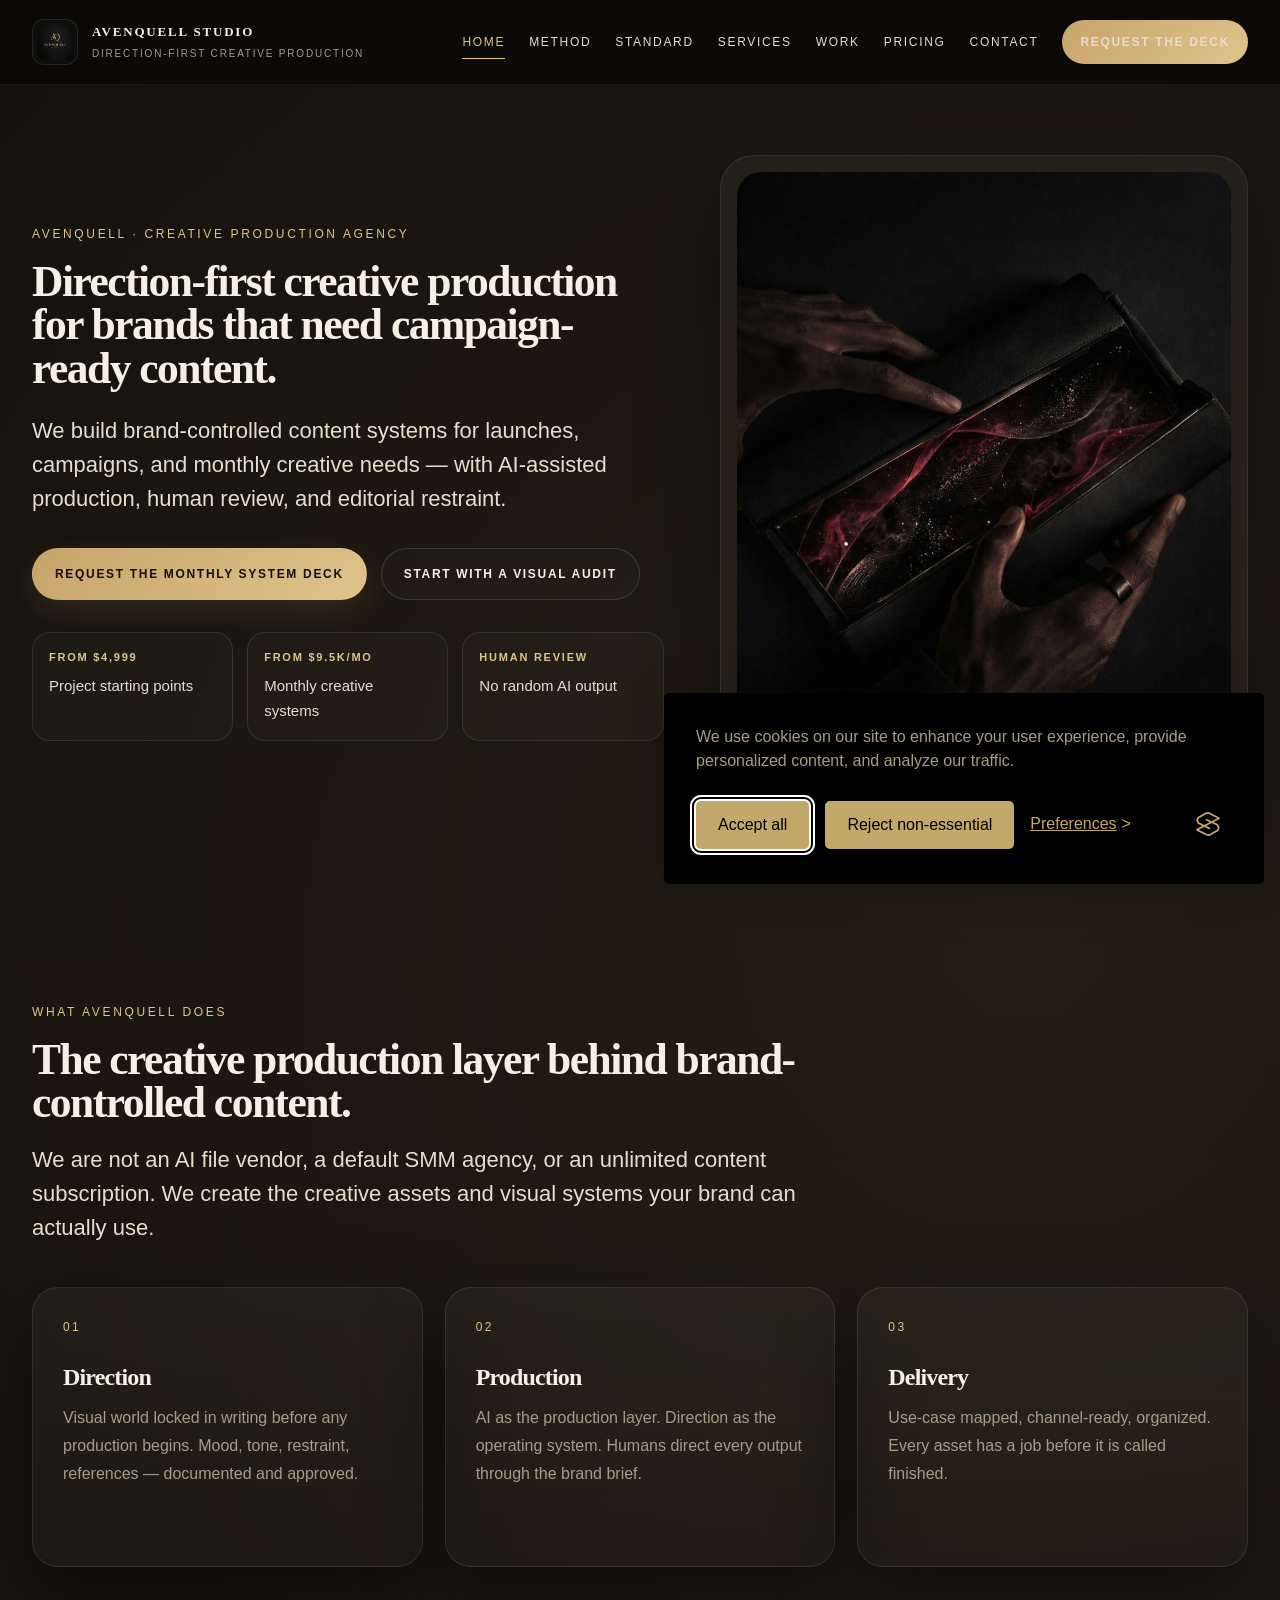
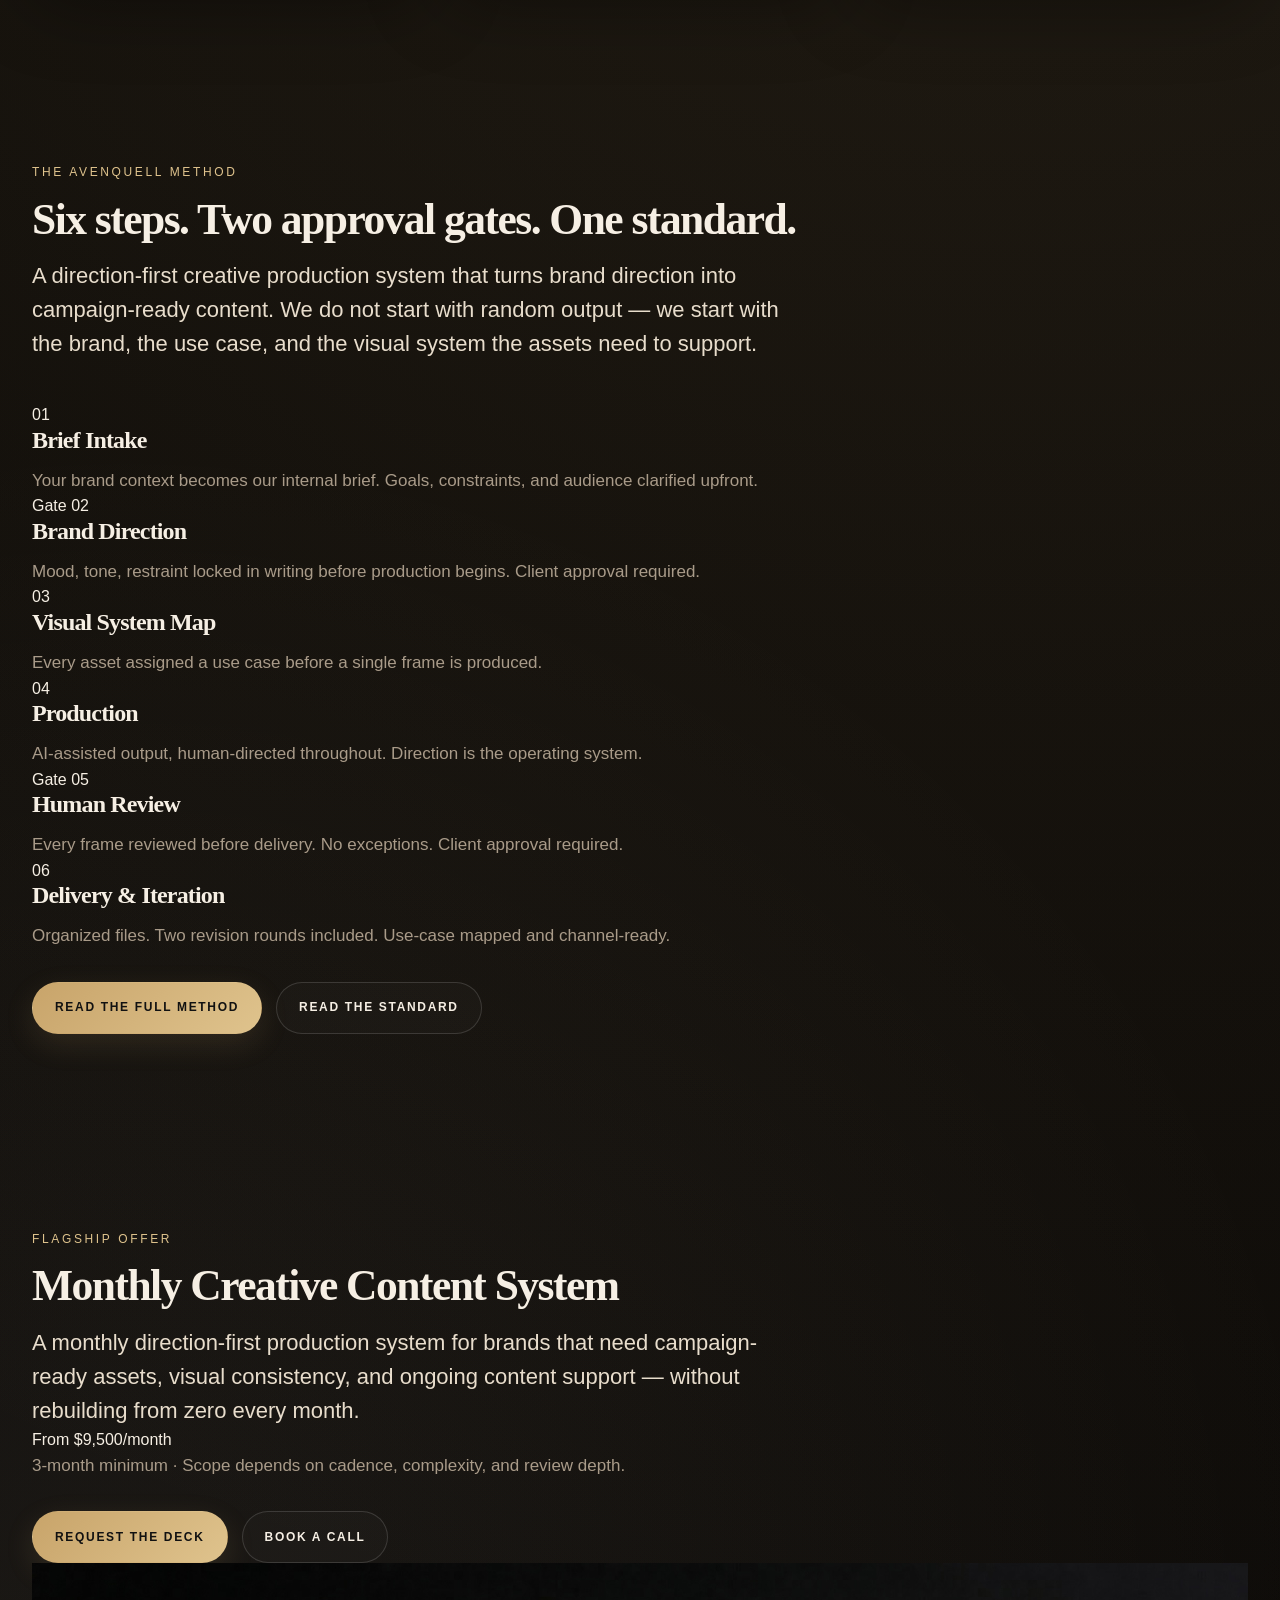
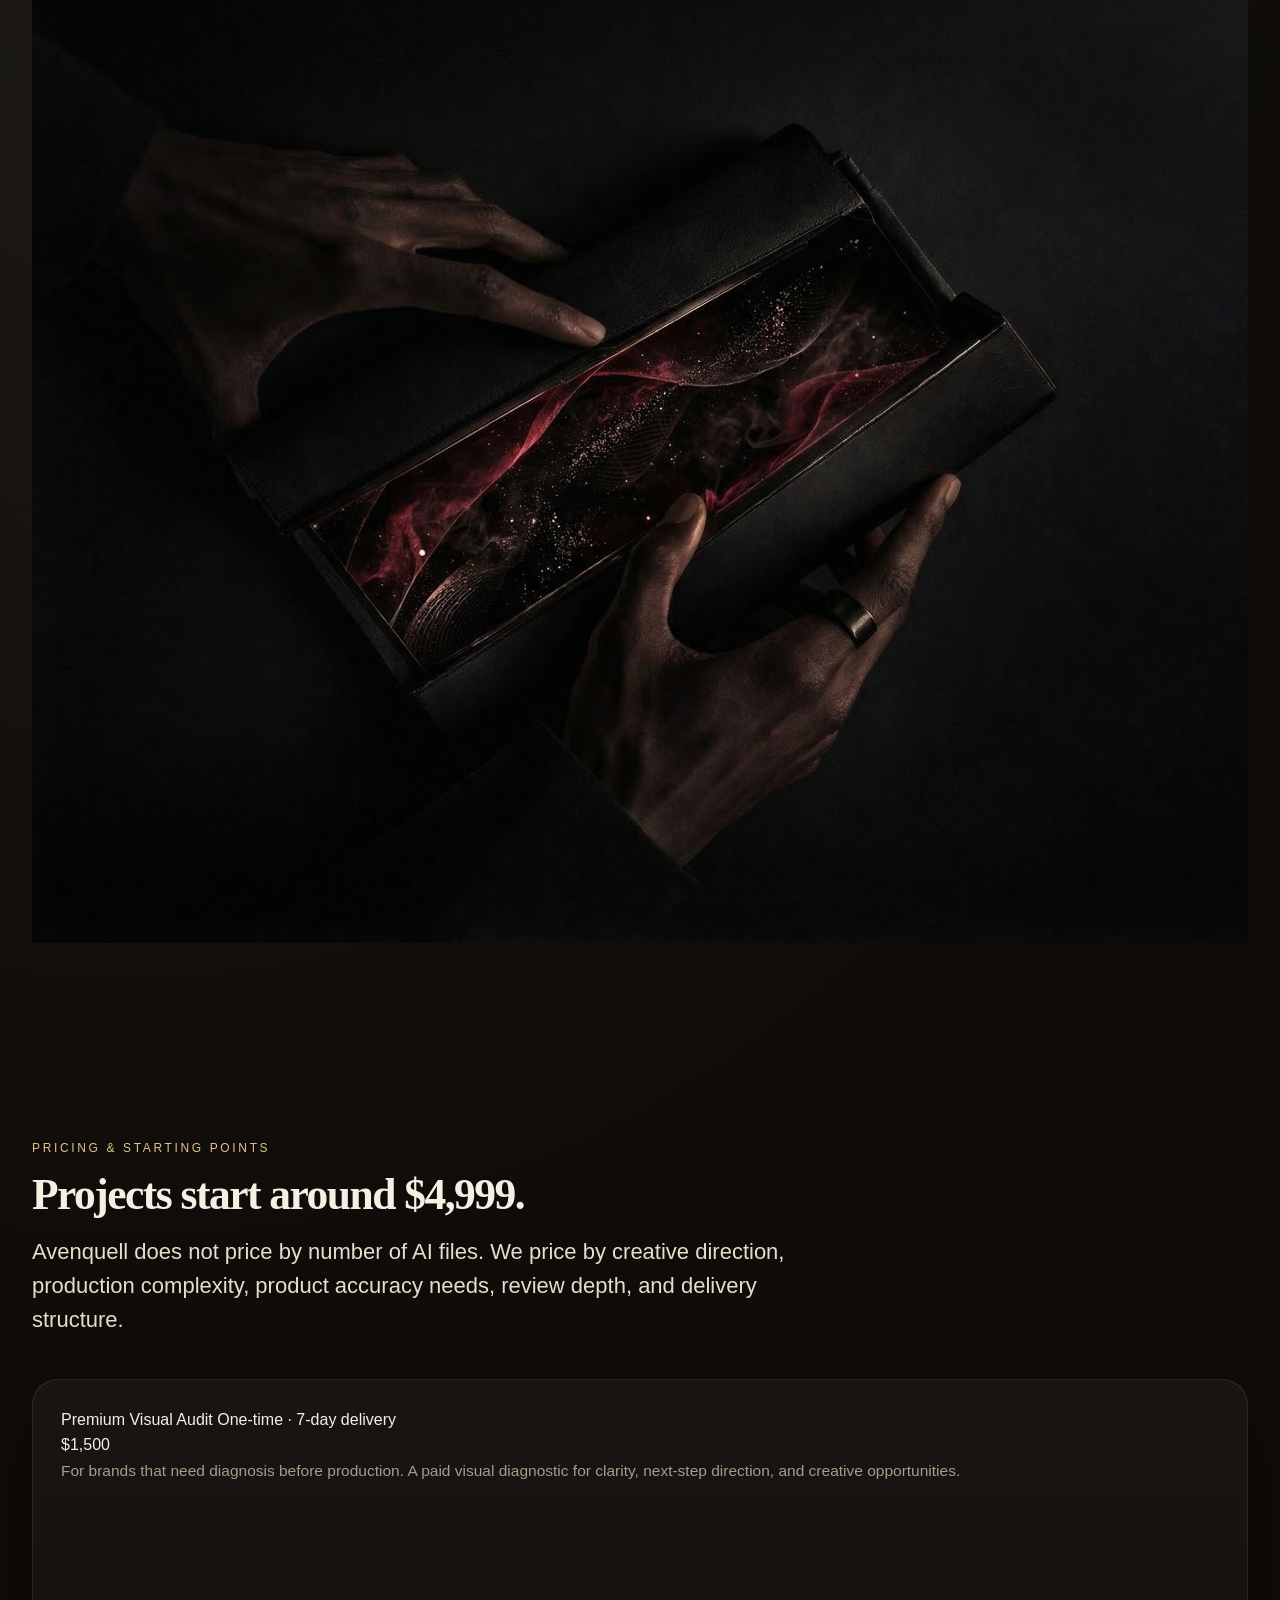
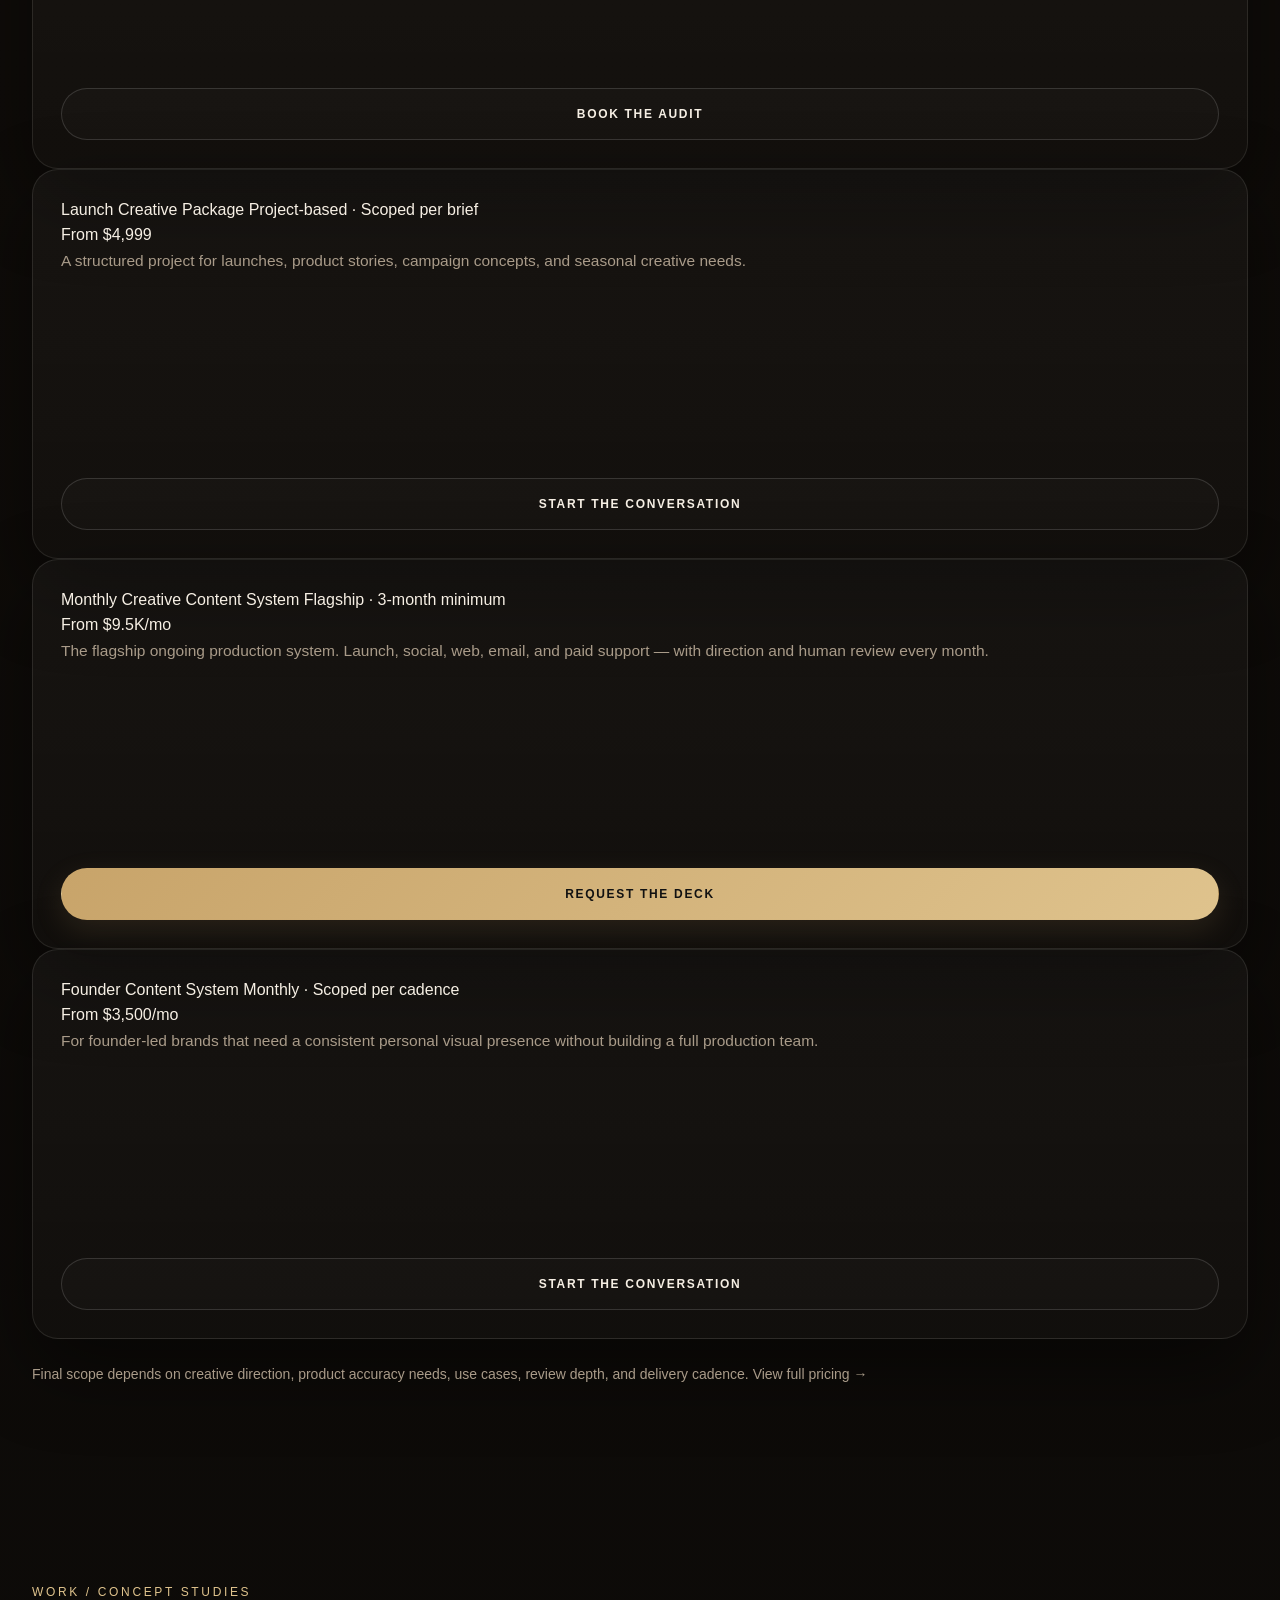
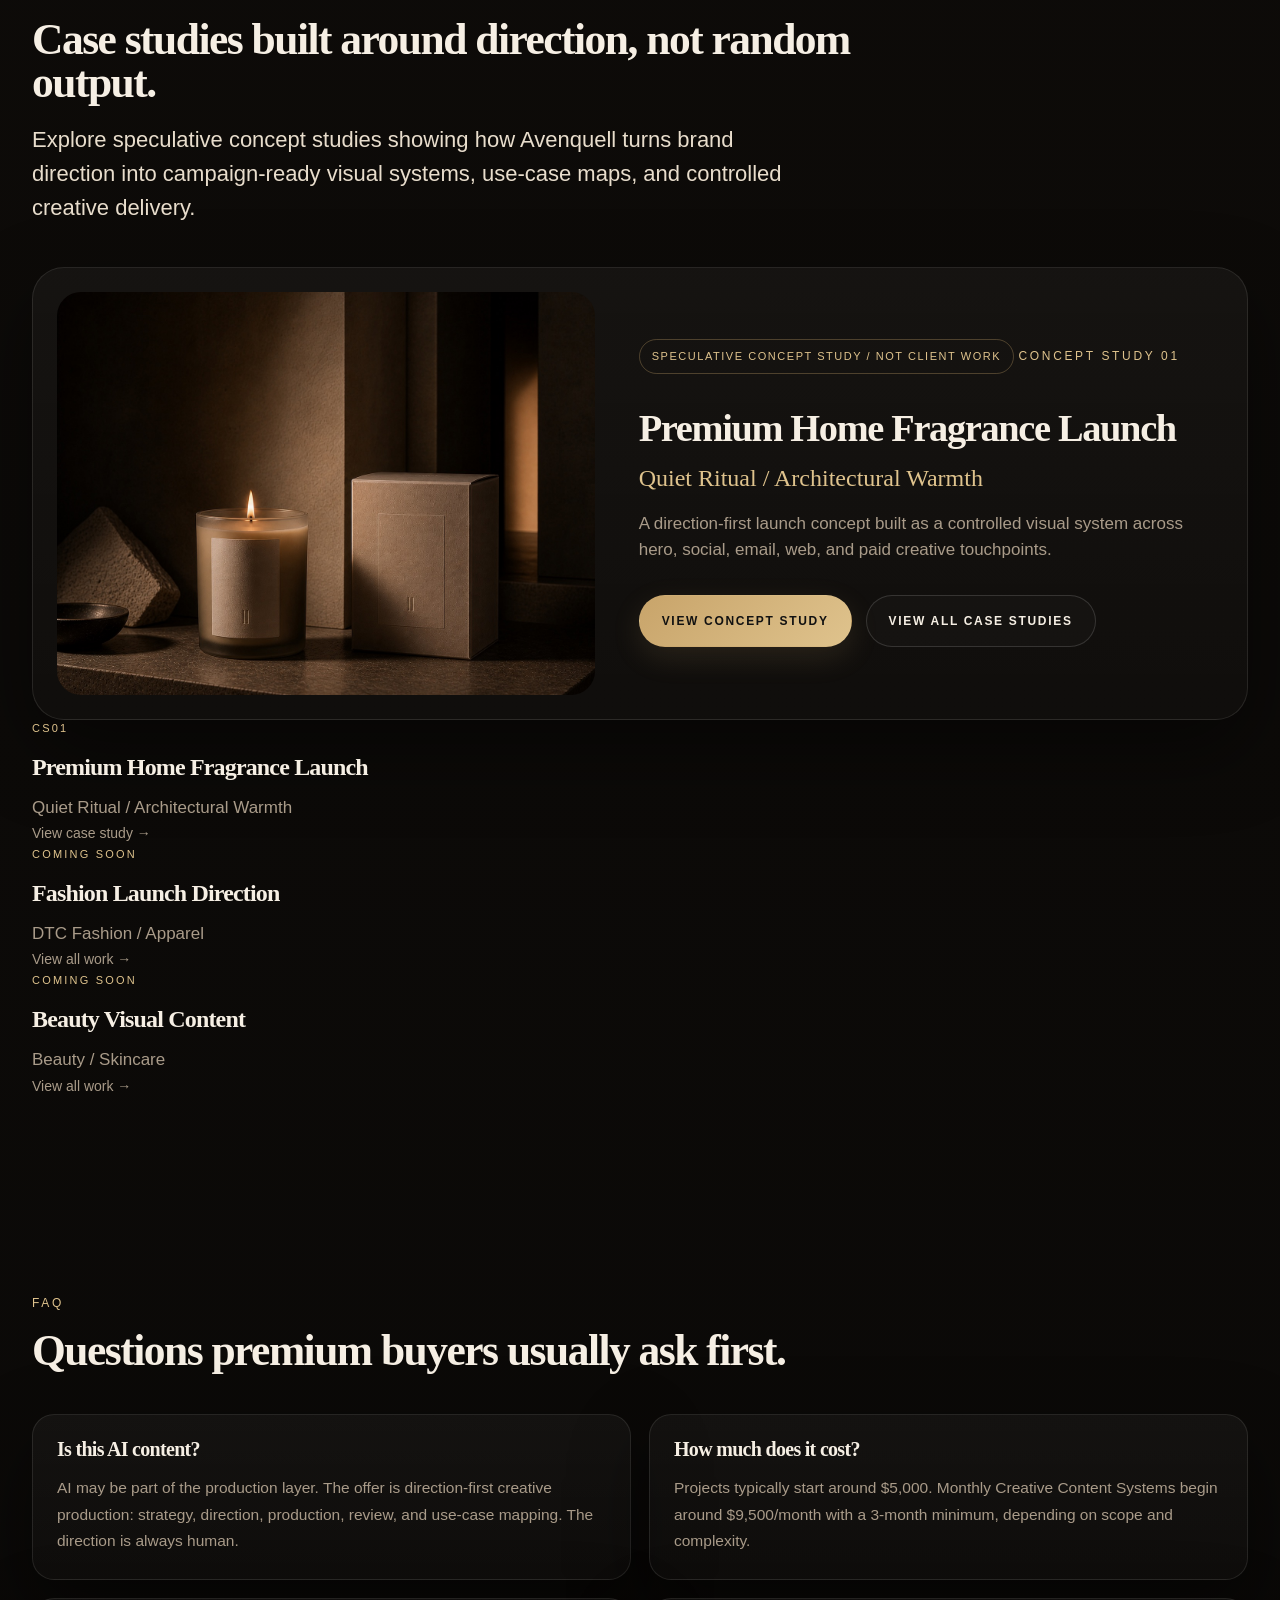
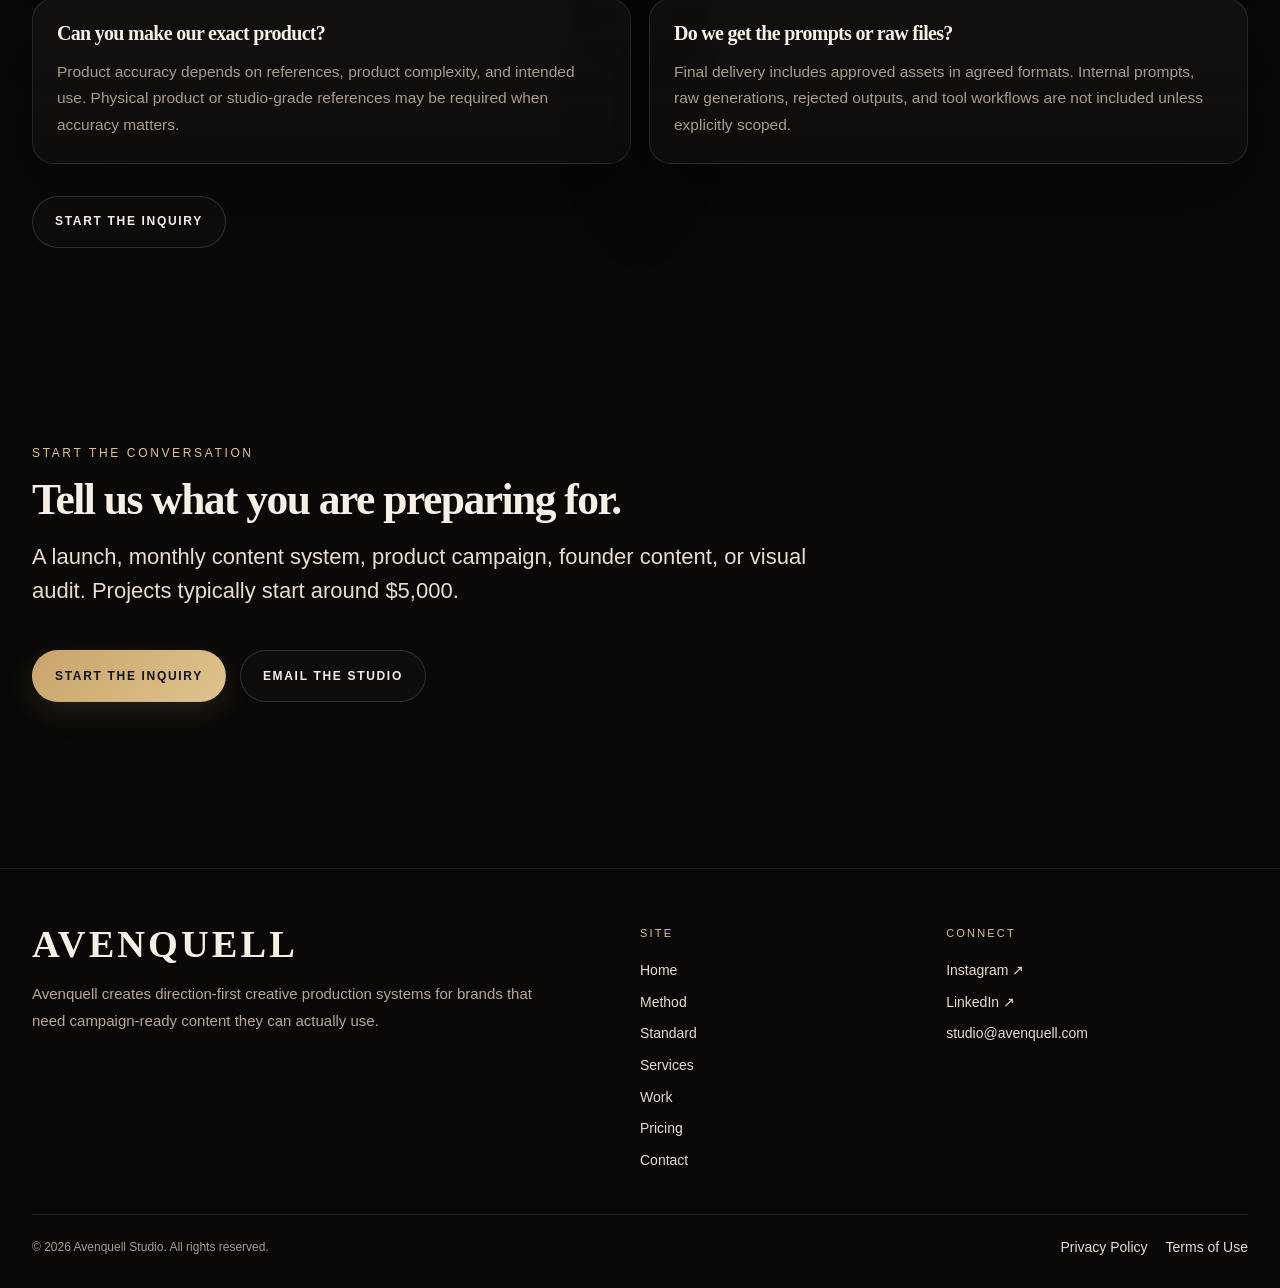
==== index.html @ 6a4812ae "Refactor navigation dropdown styles Removed gap and dropdown indicator from navigation toggle." ====
<!DOCTYPE html>
<html lang="en">
<head>
  <meta charset="UTF-8" />
  <meta name="viewport" content="width=device-width, initial-scale=1.0" />

  <title>Avenquell Studio — Direction-First Creative Production for Modern Brands</title>

  <!-- COOKIE BANNER -->
  <link rel="stylesheet" href="/cookie-banner/silktide-consent-manager.css">
  <script src="/cookie-banner/silktide-consent-manager.js"></script>
  <script>
    silktideCookieBannerManager.updateCookieBanner({
      showBackground: false,
      position: "bottom-right",
      cookieIcon: { show: false }
    });
  </script>

  <!-- GOOGLE ANALYTICS -->
  <script async src="https://www.googletagmanager.com/gtag/js?id=G-EELCSC67F0"></script>
  <script>
    window.dataLayer = window.dataLayer || [];
    function gtag(){dataLayer.push(arguments);}
    gtag('js', new Date());
    gtag('config', 'G-EELCSC67F0');
  </script>

  <meta name="description" content="Avenquell Studio creates brand-controlled creative production systems for launches, campaigns, and monthly content needs — with AI-assisted production, human review, and editorial restraint." />
  <meta name="keywords" content="premium creative content agency, AI-assisted creative production, monthly creative content system, campaign-ready content, brand-controlled creative production, direction-first creative production, launch creative package, product content system" />
  <meta name="author" content="Avenquell Studio" />
  <meta name="robots" content="index, follow, max-image-preview:large" />
  <link rel="canonical" href="https://avenquell.com/" />

  <link rel="icon" type="image/x-icon" href="/assets/favicon-black.ico">
  <link rel="icon" type="image/png" sizes="32x32" href="/assets/favicon-black-32.png">
  <link rel="icon" type="image/png" sizes="16x16" href="/assets/favicon-black-16.png">
  <link rel="apple-touch-icon" sizes="180x180" href="/assets/apple-touch-black.png">

  <meta property="og:title" content="Avenquell Studio — Direction-First Creative Production" />
  <meta property="og:description" content="Brand-controlled creative production systems for launches, campaigns, and monthly content needs." />
  <meta property="og:type" content="website" />
  <meta property="og:url" content="https://avenquell.com/" />
  <meta property="og:image" content="https://avenquell.com/assets/avenquell-hero-v2.png" />
  <meta property="og:site_name" content="Avenquell Studio" />

  <meta name="twitter:card" content="summary_large_image" />
  <meta name="twitter:title" content="Avenquell Studio — Direction-First Creative Production" />
  <meta name="twitter:description" content="Brand-controlled creative production systems for launches, campaigns, and monthly content needs." />
  <meta name="twitter:image" content="https://avenquell.com/assets/avenquell-hero-v2.png" />
  <meta name="theme-color" content="#0b0a08" />

  <script type="application/ld+json">
  {
    "@context": "https://schema.org",
    "@type": "Organization",
    "name": "Avenquell Studio",
    "url": "https://avenquell.com/",
    "logo": "https://avenquell.com/assets/logo.png",
    "description": "Direction-first creative production for brands that need campaign-ready content.",
    "sameAs": [
      "https://www.linkedin.com/company/avenquell-studio/",
      "https://www.instagram.com/avenquell.studio/"
    ]
  }
  </script>

  <link rel="stylesheet" href="/style.css">

  <style>
    /* Work dropdown navigation */
    .nav-item-dropdown {
      position: relative;
      display: inline-flex;
      align-items: center;
    }

    .nav-dropdown-toggle {
      display: inline-flex;
      align-items: center;
      gap: 0;
    }

    .nav-dropdown-toggle::after {
      content: "";
    }

    .nav-dropdown-menu {
      position: absolute;
      top: 100%;
      left: 50%;
      transform: translateX(-50%);
      min-width: 230px;
      padding: 18px 10px 10px;
      border: 1px solid rgba(184, 135, 93, 0.25);
      background: rgba(255, 252, 247, 0.98);
      box-shadow: 0 18px 45px rgba(15, 12, 9, 0.12);
      opacity: 0;
      visibility: hidden;
      pointer-events: none;
      z-index: 1000;
    }


    .nav-dropdown-menu::before {
      content: "";
      position: absolute;
      left: 0;
      right: 0;
      top: -14px;
      height: 14px;
    }

    .nav-item-dropdown:hover .nav-dropdown-menu,
    .nav-item-dropdown:focus-within .nav-dropdown-menu {
      opacity: 1;
      visibility: visible;
      pointer-events: auto;
    }

    .nav-dropdown-menu a {
      display: block;
      padding: 10px 12px;
      text-decoration: none;
      white-space: nowrap;
    }

    .nav-dropdown-menu a:hover {
      background: rgba(184, 135, 93, 0.08);
    }

    .nav-dropdown-label {
      display: block;
      font-size: 10px;
      letter-spacing: 0.18em;
      text-transform: uppercase;
      color: #B8875D;
      margin-bottom: 2px;
    }

    .nav-dropdown-title {
      display: block;
    }

    @media (max-width: 860px) {
      .nav-item-dropdown {
        display: block;
      }

      .nav-dropdown-toggle::after {
        content: "";
      }

      .nav-dropdown-menu {
        position: static;
        transform: none;
        min-width: 0;
        padding: 0 0 0 14px;
        border: 0;
        background: transparent;
        box-shadow: none;
        opacity: 1;
        visibility: visible;
        pointer-events: auto;
      }


      .nav-dropdown-menu::before {
        display: none;
      }

      .nav-dropdown-menu a {
        padding: 8px 0;
      }
    }
  </style>
</head>

<body>
  <header class="site-header">
    <div class="container nav">
      <a href="/" class="brand">
        <img class="brand-mark" src="/assets/logo.png" alt="Avenquell Studio logo" />
        <div class="brand-copy">
          <span class="brand-title">Avenquell Studio</span>
          <span class="brand-subtitle">Direction-First Creative Production</span>
        </div>
      </a>

      <nav class="nav-links-desktop">
        <a href="/" class="active">Home</a>
        <a href="/method/">Method</a>
        <a href="/standard/">Standard</a>
        <a href="/services/">Services</a>
        <div class="nav-item-dropdown">
          <a href="/work/" class="nav-dropdown-toggle">Work</a>
          <div class="nav-dropdown-menu">
            <a href="/work/">
              <span class="nav-dropdown-label">Overview</span>
              <span class="nav-dropdown-title">All Work / Concept Studies</span>
            </a>
            <a href="/work/cs01/">
              <span class="nav-dropdown-label">Case Study 01</span>
              <span class="nav-dropdown-title">Premium Home Fragrance Launch</span>
            </a>
          </div>
        </div>
        <a href="/pricing/">Pricing</a>
        <a href="/contact/">Contact</a>
        <a class="nav-cta" href="/contact/">Request the Deck</a>
      </nav>

      <div class="mobile-menu-wrap">
        <button class="menu-button" id="menuButton" aria-label="Toggle navigation" aria-expanded="false" aria-controls="navMenu" type="button">
          <span>Menu</span>
          <span class="menu-icon" aria-hidden="true">
            <span></span><span></span><span></span>
          </span>
        </button>

        <div class="nav-menu" id="navMenu">
          <nav class="nav-links-mobile">
            <a href="/" class="active">Home</a>
            <a href="/method/">Method</a>
            <a href="/standard/">Standard</a>
            <a href="/services/">Services</a>
            <div class="nav-item-dropdown">
              <a href="/work/" class="nav-dropdown-toggle">Work</a>
              <div class="nav-dropdown-menu">
                <a href="/work/">
                  <span class="nav-dropdown-label">Overview</span>
                  <span class="nav-dropdown-title">All Work / Concept Studies</span>
                </a>
                <a href="/work/cs01/">
                  <span class="nav-dropdown-label">Case Study 01</span>
                  <span class="nav-dropdown-title">Premium Home Fragrance Launch</span>
                </a>
              </div>
            </div>
            <a href="/pricing/">Pricing</a>
            <a href="/contact/">Contact</a>
            <a href="/contact/">Request the Deck</a>
          </nav>
        </div>
      </div>
    </div>
  </header>

  <main>

    <!-- ═══════════════════════════
         01 · HERO
    ════════════════════════════ -->
    <section id="hero" class="hero">
      <div class="container hero-grid">
        <div class="hero-copy">
          <span class="eyebrow">Avenquell · Creative Production Agency</span>

          <h1>Direction-first creative production for brands that need campaign-ready content.</h1>

          <p class="lead">
            We build brand-controlled content systems for launches, campaigns, and monthly creative needs —
            with AI-assisted production, human review, and editorial restraint.
          </p>

          <div class="hero-actions">
            <a class="btn btn-primary" href="/contact/">Request the Monthly System Deck</a>
            <a class="btn btn-secondary" href="/contact/">Start with a Visual Audit</a>
          </div>

          <div class="trust-strip">
            <div class="trust-item">
              <strong>From $4,999</strong>
              <span>Project starting points</span>
            </div>
            <div class="trust-item">
              <strong>From $9.5K/mo</strong>
              <span>Monthly creative systems</span>
            </div>
            <div class="trust-item">
              <strong>Human Review</strong>
              <span>No random AI output</span>
            </div>
          </div>
        </div>

        <div class="hero-visual-shell">
          <div class="hero-visual">
            <img src="/assets/avenquell-hero.png" alt="Premium campaign-ready visual direction by Avenquell Studio" />
          </div>
        </div>
      </div>
    </section>

    <!-- ═══════════════════════════
         02 · WHAT WE DO
    ════════════════════════════ -->
    <section id="what-we-do" class="section what-section">
      <div class="container">
        <div class="section-header">
          <span class="eyebrow">What Avenquell Does</span>
          <h2>The creative production layer behind brand-controlled content.</h2>
          <p class="lead">
            We are not an AI file vendor, a default SMM agency, or an unlimited content subscription.
            We create the creative assets and visual systems your brand can actually use.
          </p>
        </div>

        <div class="what-grid">
          <article class="what-card">
            <span class="what-number">01</span>
            <h3>Direction</h3>
            <p>
              Visual world locked in writing before any production begins.
              Mood, tone, restraint, references — documented and approved.
            </p>
          </article>

          <article class="what-card">
            <span class="what-number">02</span>
            <h3>Production</h3>
            <p>
              AI as the production layer. Direction as the operating system.
              Humans direct every output through the brand brief.
            </p>
          </article>

          <article class="what-card">
            <span class="what-number">03</span>
            <h3>Delivery</h3>
            <p>
              Use-case mapped, channel-ready, organized.
              Every asset has a job before it is called finished.
            </p>
          </article>
        </div>
      </div>
    </section>

    <!-- ═══════════════════════════
         03 · METHOD TEASER
    ════════════════════════════ -->
    <section id="method-preview" class="section method-preview-section">
      <div class="container">
        <div class="section-header">
          <span class="eyebrow">The Avenquell Method</span>
          <h2>Six steps. Two approval gates. One standard.</h2>
          <p class="lead">
            A direction-first creative production system that turns brand direction into campaign-ready content.
            We do not start with random output — we start with the brand, the use case, and the visual system
            the assets need to support.
          </p>
        </div>

        <div class="method-steps-grid">
          <div class="method-step">
            <span class="method-step-num">01</span>
            <h3>Brief Intake</h3>
            <p>Your brand context becomes our internal brief. Goals, constraints, and audience clarified upfront.</p>
          </div>

          <div class="method-step method-step--gate">
            <span class="method-step-gate">Gate</span>
            <span class="method-step-num">02</span>
            <h3>Brand Direction</h3>
            <p>Mood, tone, restraint locked in writing before production begins. Client approval required.</p>
          </div>

          <div class="method-step">
            <span class="method-step-num">03</span>
            <h3>Visual System Map</h3>
            <p>Every asset assigned a use case before a single frame is produced.</p>
          </div>

          <div class="method-step">
            <span class="method-step-num">04</span>
            <h3>Production</h3>
            <p>AI-assisted output, human-directed throughout. Direction is the operating system.</p>
          </div>

          <div class="method-step method-step--gate">
            <span class="method-step-gate">Gate</span>
            <span class="method-step-num">05</span>
            <h3>Human Review</h3>
            <p>Every frame reviewed before delivery. No exceptions. Client approval required.</p>
          </div>

          <div class="method-step">
            <span class="method-step-num">06</span>
            <h3>Delivery &amp; Iteration</h3>
            <p>Organized files. Two revision rounds included. Use-case mapped and channel-ready.</p>
          </div>
        </div>

        <div class="section-actions">
          <a class="btn btn-primary" href="/method/">Read the Full Method</a>
          <a class="btn btn-secondary" href="/standard/">Read the Standard</a>
        </div>
      </div>
    </section>

    <!-- ═══════════════════════════
         04 · FLAGSHIP OFFER
    ════════════════════════════ -->
    <section id="monthly-system" class="section flagship-section">
      <div class="container">
        <div class="flagship-grid">
          <div class="flagship-copy">
            <span class="eyebrow">Flagship Offer</span>
            <h2>Monthly Creative Content System</h2>
            <p class="lead">
              A monthly direction-first production system for brands that need campaign-ready assets,
              visual consistency, and ongoing content support — without rebuilding from zero every month.
            </p>
            <div class="flagship-price">From $9,500<span class="flagship-price-per">/month</span></div>
            <p class="flagship-price-meta">3-month minimum · Scope depends on cadence, complexity, and review depth.</p>
            <div class="section-actions">
              <a class="btn btn-primary" href="/contact/">Request the Deck</a>
              <a class="btn btn-secondary" href="/contact/">Book a Call</a>
            </div>
          </div>
          <div class="flagship-image">
            <img src="/assets/avenquell-hero.png" alt="Avenquell Monthly Creative System — direction-first visual production" />
          </div>
        </div>
      </div>
    </section>

    <!-- ═══════════════════════════
         05 · PRICING CARDS
    ════════════════════════════ -->
    <section id="pricing-preview" class="section">
      <div class="container">
        <div class="section-header">
          <span class="eyebrow">Pricing &amp; Starting Points</span>
          <h2>Projects start around $4,999.</h2>
          <p class="lead">
            Avenquell does not price by number of AI files. We price by creative direction,
            production complexity, product accuracy needs, review depth, and delivery structure.
          </p>
        </div>

        <div class="pricing-cards-grid">

          <div class="pricing-card">
            <div class="pricing-card-header">
              <span class="pricing-card-name">Premium Visual Audit</span>
              <span class="pricing-card-tag">One-time · 7-day delivery</span>
            </div>
            <div class="pricing-card-price">$1,500</div>
            <p class="pricing-card-desc">
              For brands that need diagnosis before production. A paid visual diagnostic
              for clarity, next-step direction, and creative opportunities.
            </p>
            <a class="btn btn-secondary" href="/contact/">Book the Audit</a>
          </div>

          <div class="pricing-card">
            <div class="pricing-card-header">
              <span class="pricing-card-name">Launch Creative Package</span>
              <span class="pricing-card-tag">Project-based · Scoped per brief</span>
            </div>
            <div class="pricing-card-price">From $4,999</div>
            <p class="pricing-card-desc">
              A structured project for launches, product stories, campaign concepts,
              and seasonal creative needs.
            </p>
            <a class="btn btn-secondary" href="/contact/">Start the Conversation</a>
          </div>

          <div class="pricing-card pricing-card--flagship">
            <div class="pricing-card-header">
              <span class="pricing-card-name">Monthly Creative Content System</span>
              <span class="pricing-card-tag">Flagship · 3-month minimum</span>
            </div>
            <div class="pricing-card-price">From $9.5K<span class="pricing-card-per">/mo</span></div>
            <p class="pricing-card-desc">
              The flagship ongoing production system. Launch, social, web, email, and paid support —
              with direction and human review every month.
            </p>
            <a class="btn btn-primary" href="/contact/">Request the Deck</a>
          </div>

          <div class="pricing-card">
            <div class="pricing-card-header">
              <span class="pricing-card-name">Founder Content System</span>
              <span class="pricing-card-tag">Monthly · Scoped per cadence</span>
            </div>
            <div class="pricing-card-price">From $3,500/mo</div>
            <p class="pricing-card-desc">
              For founder-led brands that need a consistent personal visual presence
              without building a full production team.
            </p>
            <a class="btn btn-secondary" href="/contact/">Start the Conversation</a>
          </div>

        </div>

        <p class="pricing-note">
          Final scope depends on creative direction, product accuracy needs, use cases, review depth, and delivery cadence.
          <a href="/pricing/">View full pricing →</a>
        </p>
      </div>
    </section>

    <!-- ═══════════════════════════
         06 · WORK — CASE STUDIES
    ════════════════════════════ -->
    <section id="work-preview" class="section work-preview-section">
      <div class="container">
        <div class="section-header">
          <span class="eyebrow">Work / Concept Studies</span>
          <h2>Case studies built around direction, not random output.</h2>
          <p class="lead">
            Explore speculative concept studies showing how Avenquell turns brand direction into
            campaign-ready visual systems, use-case maps, and controlled creative delivery.
          </p>
        </div>

        <div class="concept-study-feature">
          <a class="concept-study-image" href="/work/cs01/" aria-label="View Concept Study 01 — Premium Home Fragrance Launch">
            <img src="/assets/concept-study-01.jpeg" alt="Premium home fragrance launch concept study by Avenquell Studio" />
          </a>

          <div class="concept-study-content">
            <span class="disclaimer">Speculative Concept Study / Not Client Work</span>
            <span class="eyebrow">Concept Study 01</span>
            <h3>Premium Home Fragrance Launch</h3>
            <p class="concept-study-subtitle">Quiet Ritual / Architectural Warmth</p>
            <p>
              A direction-first launch concept built as a controlled visual system across hero, social,
              email, web, and paid creative touchpoints.
            </p>

            <div class="section-actions">
              <a class="btn btn-primary" href="/work/cs01/">View Concept Study</a>
              <a class="btn btn-secondary" href="/work/">View All Case Studies</a>
            </div>
          </div>
        </div>

        <div class="case-study-link-grid">
          <a class="case-study-link-card" href="/work/cs01/">
            <span class="case-number">CS01</span>
            <h3>Premium Home Fragrance Launch</h3>
            <p>Quiet Ritual / Architectural Warmth</p>
            <span class="small">View case study →</span>
          </a>

          <a class="case-study-link-card" href="/work/">
            <span class="case-number">Coming Soon</span>
            <h3>Fashion Launch Direction</h3>
            <p>DTC Fashion / Apparel</p>
            <span class="small">View all work →</span>
          </a>

          <a class="case-study-link-card" href="/work/">
            <span class="case-number">Coming Soon</span>
            <h3>Beauty Visual Content</h3>
            <p>Beauty / Skincare</p>
            <span class="small">View all work →</span>
          </a>
        </div>
      </div>
    </section>

    <!-- ═══════════════════════════
         07 · FAQ — 4 QUESTIONS
    ════════════════════════════ -->
    <section id="faq" class="section faq-section">
      <div class="container">
        <div class="section-header">
          <span class="eyebrow">FAQ</span>
          <h2>Questions premium buyers usually ask first.</h2>
        </div>

        <div class="faq-list">
          <article class="faq-item">
            <h3>Is this AI content?</h3>
            <p>
              AI may be part of the production layer. The offer is direction-first creative production:
              strategy, direction, production, review, and use-case mapping. The direction is always human.
            </p>
          </article>

          <article class="faq-item">
            <h3>How much does it cost?</h3>
            <p>
              Projects typically start around $5,000. Monthly Creative Content Systems begin around
              $9,500/month with a 3-month minimum, depending on scope and complexity.
            </p>
          </article>

          <article class="faq-item">
            <h3>Can you make our exact product?</h3>
            <p>
              Product accuracy depends on references, product complexity, and intended use.
              Physical product or studio-grade references may be required when accuracy matters.
            </p>
          </article>

          <article class="faq-item">
            <h3>Do we get the prompts or raw files?</h3>
            <p>
              Final delivery includes approved assets in agreed formats. Internal prompts, raw generations,
              rejected outputs, and tool workflows are not included unless explicitly scoped.
            </p>
          </article>
        </div>

        <div class="section-actions">
          <a class="btn btn-secondary" href="/contact/">Start the Inquiry</a>
        </div>
      </div>
    </section>

    <!-- ═══════════════════════════
         08 · CONTACT TEASER
    ════════════════════════════ -->
    <section id="contact-preview" class="section contact-preview-section">
      <div class="container">
        <div class="section-header">
          <span class="eyebrow">Start the Conversation</span>
          <h2>Tell us what you are preparing for.</h2>
          <p class="lead">
            A launch, monthly content system, product campaign, founder content, or visual audit.
            Projects typically start around $5,000.
          </p>
        </div>

        <div class="section-actions">
          <a class="btn btn-primary" href="/contact/">Start the Inquiry</a>
          <a class="btn btn-secondary" href="mailto:studio@avenquell.com">Email the Studio</a>
        </div>
      </div>
    </section>

  </main>

  <footer class="footer">
    <div class="container footer-grid">
      <div class="footer-brand-block">
        <h2 class="footer-logo-text">AVENQUELL</h2>
        <p class="footer-positioning">
          Avenquell creates direction-first creative production systems for brands that need campaign-ready content they can actually use.
        </p>
      </div>

      <div class="footer-column">
        <span class="footer-heading">Site</span>
        <a href="/">Home</a>
        <a href="/method/">Method</a>
        <a href="/standard/">Standard</a>
        <a href="/services/">Services</a>
        <a href="/work/">Work</a>
        <a href="/pricing/">Pricing</a>
        <a href="/contact/">Contact</a>
      </div>

      <div class="footer-column">
        <span class="footer-heading">Connect</span>
        <a href="https://www.instagram.com/avenquell.studio/" target="_blank" rel="noopener noreferrer">Instagram ↗</a>
        <a href="https://www.linkedin.com/company/avenquell-studio/" target="_blank" rel="noopener noreferrer">LinkedIn ↗</a>
        <a href="mailto:studio@avenquell.com">studio@avenquell.com</a>
      </div>
    </div>

    <div class="container footer-bottom">
      <p>© 2026 Avenquell Studio. All rights reserved.</p>
      <div class="footer-legal">
        <a href="/privacy.html">Privacy Policy</a>
        <a href="/terms.html">Terms of Use</a>
      </div>
    </div>
  </footer>

  <script>
    const menuButton = document.getElementById('menuButton');
    const navMenu = document.getElementById('navMenu');
    const mobileLinks = navMenu.querySelectorAll('a');

    function closeMenu() {
      navMenu.classList.remove('open');
      menuButton.classList.remove('active');
      menuButton.setAttribute('aria-expanded', 'false');
    }

    function openMenu() {
      navMenu.classList.add('open');
      menuButton.classList.add('active');
      menuButton.setAttribute('aria-expanded', 'true');
    }

    menuButton.addEventListener('click', function () {
      navMenu.classList.contains('open') ? closeMenu() : openMenu();
    });

    mobileLinks.forEach(function (link) {
      link.addEventListener('click', closeMenu);
    });

    document.addEventListener('click', function (event) {
      if (!navMenu.contains(event.target) && !menuButton.contains(event.target)) closeMenu();
    });

    document.addEventListener('keydown', function (event) {
      if (event.key === 'Escape') closeMenu();
    });

    window.addEventListener('resize', function () {
      if (window.innerWidth > 860) closeMenu();
    });
  </script>
</body>
</html>
---- cookie-banner/silktide-consent-manager.css ----
/* 
  Silktide Consent Manager - https://silktide.com/consent-manager/  

  Styles are at risked of being overridden by styles coming from the site the consent manager is used on.
  To help prevent this, global wrapper elements are prefixed with "#silktide-"
*/

/* --------------------------------
  Global Styles - These elements exist in the main DOM and styling is limited to positioning and animation
-------------------------------- */
/* Wrapper (Global) */
#silktide-wrapper {
              --focus: 0 0 0 2px #ffffff, 0 0 0 4px #000000, 0 0 0 6px #ffffff;
              --boxShadow: -5px 5px 10px 0px #00000012, 0px 0px 50px 0px #0000001a;
              --fontFamily: Helvetica Neue, Segoe UI, Arial, sans-serif;
              --primaryColor: #C2A96B;
              --backgroundColor: #000000;
              --textColor: #ffffff;
              --backdropBackgroundColor: #00000033;
              --backdropBackgroundBlur: 0px;
              --cookieIconColor: #000000;
              --cookieIconBackgroundColor: #FFFFFF;
              position: fixed;
  bottom: 0;
  right: 0;
  width: 100%;
  height: 100%;
  z-index: 99999;
  pointer-events: none;
  border: 0px;
  display: flex;
  justify-content: center;
  align-items: center
            }

/* Backdrop (Global) */
#silktide-backdrop-global {
  position: fixed;
  top: 0;
  left: 0;
  width: 100%;
  height: 100%;
  pointer-events: auto;
  border: 0px;
  display: none;
}

/* --------------------------------
  Links
-------------------------------- */
#silktide-wrapper a {
  all: unset;
  display: inline-block;
  color: var(--primaryColor);
  text-decoration: underline;
}

#silktide-wrapper a:hover {
  cursor: pointer;
  color: var(--textColor);
}

/* --------------------------------
  Focus Styles
-------------------------------- */
#silktide-wrapper a:focus,
#silktide-wrapper #silktide-banner button:focus,
#silktide-wrapper #silktide-modal button:focus,
#silktide-wrapper #silktide-cookie-icon:focus {
  outline: none;
  box-shadow: var(--focus);
  border-radius: 5px;
}

#silktide-wrapper #silktide-cookie-icon:focus {
  border-radius: 50%;
}

/* --------------------------------
  General Styles
-------------------------------- */

#silktide-wrapper .st-button {
  color: var(--backgroundColor);
  background-color: var(--primaryColor);
  border: 2px solid var(--primaryColor);
  padding: 10px 20px;
  text-decoration: none;
  text-align: center;
  display: inline-block;
  font-size: 16px;
  line-height: 24px;
  cursor: pointer;
  border-radius: 5px;
}

#silktide-wrapper .st-button--primary {
}

#silktide-wrapper .st-button--primary:hover {
  background-color: var(--backgroundColor);
  color: var(--primaryColor);
}

#silktide-wrapper .st-button--secondary {
  background-color: var(--backgroundColor);
  color: var(--primaryColor);
}

#silktide-wrapper .st-button--secondary:hover {
  background-color: var(--primaryColor);
  color: var(--backgroundColor);
}

/* --------------------------------
  Banner
-------------------------------- */
#silktide-banner {
  font-family: var(--fontFamily);
  color: var(--textColor);
  background-color: var(--backgroundColor);
  box-sizing: border-box;
  padding: 32px;
  border-radius: 5px;
  pointer-events: auto;
  border: 0px;
  position: fixed;
  bottom: 16px;
  right: 16px;
  width: 600px;
  overflow: auto;
  max-width: calc(100% - 32px);
  max-height: calc(100vh - 32px);
  transform: translate(0, -20px);
  opacity: 0;
  animation: silktide-slideInDown 350ms ease-out forwards;
  animation-delay: 0.3s;
  box-shadow: -5px 5px 10px 0px #00000012, 0px 0px 50px 0px #0000001a;
}

#silktide-banner:focus {
  border-radius: 50%;
}

#silktide-banner.center {
  top: 50%;
  left: 50%;
  bottom: auto;
  right: auto;
  position: fixed;
  transform: translate(-50%, calc(-50% - 20px));
  animation: silktide-slideInDown-center 350ms ease-out forwards;
}

#silktide-banner.bottomLeft {
  bottom: 16px;
  left: 16px;
  position: fixed;
}

#silktide-banner.bottomCenter {
  bottom: 16px;
  left: 50%;
  position: fixed;
  transform: translate(-50%, -20px);
  animation: silktide-slideInDown-bottomCenter 350ms ease-out forwards;
}

#silktide-banner .preferences {
  display: flex;
  gap: 5px;
  border: none;
  padding: 15px 0px;
  background-color: transparent;
  color: var(--primaryColor);
  cursor: pointer;
  font-size: 16px;
}

#silktide-banner .preferences span {
  display: block;
  white-space: nowrap;
  text-decoration: underline;
}

#silktide-banner .preferences span:hover {
  color: var(--textColor);
}

#silktide-banner .preferences:after {
  display: block;
  content: '>';
  text-decoration: none;
}

#silktide-banner p {
  font-size: 16px;
  line-height: 24px;
  margin: 0px 0px 15px;
}

#silktide-banner a {
  display: inline-block;
  color: var(--primaryColor);
  text-decoration: underline;
  background-color: var(--backgroundColor);
}

#silktide-banner a:hover {
  color: var(--textColor);
}

#silktide-banner a.silktide-logo {
  display: flex;
  align-items: center;
  justify-content: center;
  fill: var(--primaryColor); /* passed down to svg > path */
  margin-left: auto;
  width: 48px;
  height: 48px;
}


#silktide-banner .actions {
  display: flex;
  gap: 16px;
  flex-direction: column;
  margin-top: 24px;
}

@media (min-width: 600px) {
  #silktide-banner .actions {
    flex-direction: row;
    align-items: center;
  }
}

#silktide-banner .actions-row {
  display: flex;
  gap: 16px;
  flex-direction: row;
  align-items: center;
  justify-content: space-between;
  flex-grow: 1;
}

/* --------------------------------
  Modal
-------------------------------- */
#silktide-modal {
  display: none;
  pointer-events: auto;
  overflow: auto;
  width: 800px;
  max-width: 100%;
  max-height: 100%;
  border: 0px;
  transform: translate(0px, -20px);
  opacity: 0;
  animation: silktide-slideInUp-center 350ms ease-out forwards;
  box-shadow: -5px 5px 10px 0px #00000012, 0px 0px 50px 0px #0000001a;
  font-family: var(--fontFamily);
  color: var(--textColor);
  flex-direction: column;
  padding: 30px;
  background-color: var(--backgroundColor);
  border-radius: 5px;
  box-sizing: border-box;
}

/* --------------------------------
  Modal - Header
-------------------------------- */
#silktide-modal header {
  display: flex;
  justify-content: space-between;
  align-items: center;
  margin-bottom: 20px;
  gap: 16px;
}

#silktide-modal h1 {
  font-family: var(--fontFamily);
  color: var(--textColor);
  font-size: 24px;
  font-weight: 500;
  margin: 0px;
}

#silktide-modal .modal-close {
  display: inline-flex;
  border: none;
  padding: 13px;
  border: 0px;
  cursor: pointer;
  background: var(--backgroundColor);
  color: var(--primaryColor);
}

#silktide-modal .modal-close svg {
  fill: var(--primaryColor);
}

/* --------------------------------
  Modal - Content
-------------------------------- */

#silktide-modal section {
  flex: 1;
  margin-top: 32px;
}

#silktide-modal section::-webkit-scrollbar {
  display: block; /* Force scrollbars to show */
  width: 5px; /* Width of the scrollbar */
}

#silktide-modal section::-webkit-scrollbar-thumb {
  background-color: var(--textColor); /* Color of the scrollbar thumb */
  border-radius: 10px; /* Rounded corners for the thumb */
}

#silktide-modal p {
  font-size: 16px;
  line-height: 24px;
  color: var(--textColor);
  margin: 0px 0px 15px;
}

#silktide-modal p:last-of-type {
  margin: 0px;
}

#silktide-modal fieldset {
  padding: 0px;
  border: none;
  margin: 0px 0px 32px;
}

#silktide-modal fieldset:last-of-type {
  margin: 0px;
}

#silktide-modal legend {
  padding: 0px;
  margin: 0px 0px 10px;
  font-weight: 700;
  color: var(--textColor);
  font-size: 16px;
}

#silktide-modal .cookie-type-content {
  display: flex;
  justify-content: space-between;
  align-items: flex-start;
  gap: 24px;  
}

/* --------------------------------
  Modal - Switches
-------------------------------- */
#silktide-modal .switch {
  flex-shrink: 0;
  position: relative;
  display: inline-block;
  height: 34px;
  width: 74px;
  cursor: pointer;
}

#silktide-modal .switch:focus-within {
  outline: none;
  box-shadow: var(--focus);
  border-radius: 25px;
}

#silktide-modal .switch input {
  opacity: 0;
  position: absolute;
}

/* Unchecked Switch Styles */
#silktide-modal .switch__pill {
  position: relative;
  display: block;
  height: 34px;
  width: 74px;
  background: var(--textColor);
  border-radius: 25px;
}

#silktide-modal .switch__dot {
  position: absolute;
  top: 2px;
  left: 2px;
  display: block;
  height: 30px;
  width: 30px;
  background: var(--backgroundColor);
  border-radius: 50%;
  transition: left 150ms ease-out;
}

#silktide-modal .switch__off,
#silktide-modal .switch__on {
  text-transform: uppercase;
  font-size: 15px;
  font-weight: 500;
  color: var(--backgroundColor);
  position: absolute;
  top: 7px;
  right: 8px;
  transition: right 150ms ease-out, opacity 150ms ease-out;
}

#silktide-modal .switch__off {
  opacity: 1;
}

#silktide-modal .switch__on {
  opacity: 0;
}

/* Checked Switch Styles */
#silktide-modal .switch input:checked + .switch__pill {
  background: var(--primaryColor);
}

#silktide-modal .switch input:checked ~ .switch__dot {
  left: calc(100% - 32px);
}

#silktide-modal .switch input:checked ~ .switch__off {
  right: calc(100% - 32px);
  opacity: 0;
}

#silktide-modal .switch input:checked ~ .switch__on {
  right: calc(100% - 34px);
  opacity: 1;
}

/* Disabled Switch Styles */
#silktide-modal .switch input:disabled + .switch__pill {
  opacity: 0.65;
  cursor: not-allowed;
}

/* --------------------------------
  Modal - Footer
-------------------------------- */
#silktide-modal footer {
  display: flex;
  flex-direction: column;
  gap: 16px;
  margin-top: 24px;
}

@media (min-width: 600px) {
  #silktide-modal footer {
    flex-direction: row;
    align-items: center;
  }
}

#silktide-modal footer a {
  margin-left: auto;
  padding: 14px 0px;
}

/* Cookie Icon */
#silktide-cookie-icon {
  display: none;
  position: fixed;
  bottom: 10px;
  left: 10px;
  justify-content: center;
  align-items: center;
  width: 60px;
  height: 60px;
  border-radius: 50%;
  padding: 0px;
  border: none;
  background-color: var(--cookieIconColor);
  cursor: pointer;
  box-shadow: 0px 0px 6px 0px #0000001a;
  pointer-events: auto;
  animation: silktide-fadeIn 0.3s ease-in-out forwards;
}

#silktide-cookie-icon.bottomRight {
  left: auto;
  right: 10px;
}

#silktide-cookie-icon svg {
  fill: var(--cookieIconBackgroundColor);
}

/* --------------------------------
  Backdrop
-------------------------------- */
#silktide-backdrop {
  display: none;
  position: absolute;
  top: 0;
  left: 0;
  width: 100%;
  height: 100%;
  background-color: var(--backdropBackgroundColor);
  backdrop-filter: blur(var(--backdropBackgroundBlur));
  pointer-events: all;
}

/* --------------------------------
  Animations
-------------------------------- */
@keyframes silktide-fadeIn {
  from {
    opacity: 0;
  }
  to {
    opacity: 1;
  }
}

@keyframes silktide-slideInDown {
  from {
    opacity: 0;
    transform: translateY(-20px);
  }
  to {
    opacity: 1;
    transform: translateY(0);
  }
}

@keyframes silktide-slideInDown-center {
  from {
    opacity: 0;
    transform: translate(-50%, calc(-50% - 20px));
  }
  to {
    opacity: 1;
    transform: translate(-50%, -50%);
  }
}

@keyframes silktide-slideInDown-bottomCenter {
  from {
    opacity: 0;
    transform: translate(-50%, -20px);
  }
  to {
    opacity: 1;
    transform: translate(-50%, 0);
  }
}

@keyframes silktide-slideInUp-center {
  from {
    opacity: 0;
    transform: translate(0px, 20px);
  }
  to {
    opacity: 1;
    transform: translate(0px, 0px);
  }
}
---- style.css ----
:root {
      --bg: #0b0a08;
      --bg-soft: #15110d;
      --panel: rgba(255,255,255,.035);
      --ivory: #f6efe4;
      --ivory-deep: #e8ddcc;
      --taupe: #b7a895;
      --muted: #a99b89;
      --gold: #c8a46a;
      --gold-soft: #dfc38d;
      --line: rgba(246,239,228,.10);
      --shadow: 0 30px 80px rgba(0,0,0,.45);
      --radius-xl: 32px;
      --radius-lg: 24px;
      --max: 1240px;
    }

    * { box-sizing: border-box; margin: 0; padding: 0; }
    html { scroll-behavior: smooth; }
    body {
      font-family: Inter, Arial, Helvetica, sans-serif;
      background:
        radial-gradient(circle at 80% 10%, rgba(200,164,106,.13), transparent 28%),
        radial-gradient(circle at 10% 35%, rgba(246,239,228,.06), transparent 20%),
        linear-gradient(180deg, #0a0907 0%, #0f0c09 52%, #090807 100%);
      color: var(--ivory);
      line-height: 1.55;
      -webkit-font-smoothing: antialiased;
      text-rendering: optimizeLegibility;
    }
    img, video { display: block; max-width: 100%; }
    a { color: inherit; text-decoration: none; }
    button, input, textarea, select { font: inherit; }
    button { background: none; border: 0; color: inherit; cursor: pointer; }

    .container { width: min(var(--max), calc(100% - 64px)); margin: 0 auto; }
    .section { padding: 96px 0; }
    .eyebrow { display: inline-block; margin-bottom: 16px; color: var(--gold-soft); text-transform: uppercase; letter-spacing: .22em; font-size: 12px; }
    h1, h2, h3, .brand-title { font-family: Georgia, "Times New Roman", serif; font-weight: 600; letter-spacing: -0.035em; }
   h1 {
  font-size: clamp(32px, 3.4vw, 54px);
  line-height: 1;
  max-width: 880px;
}
    h2 { font-size: clamp(32px, 3.4vw, 54px); line-height: 1; margin-bottom: 18px; }
    h3 { font-size: 24px; line-height: 1.08; margin-bottom: 14px; }
    p { font-size: 17px; color: var(--muted); }
    .lead { font-size: clamp(18px, 1.8vw, 22px); line-height: 1.55; color: var(--ivory-deep); max-width: 780px; }
    .small { font-size: 14px; color: var(--muted); }

    .silktide-cookie-icon, .silktide-consent-manager-cookie-icon, #silktide-cookie-icon, [class*="cookie-icon"], [id*="cookie-icon"] {
      display: none !important; visibility: hidden !important; opacity: 0 !important; pointer-events: none !important;
    }

    .site-header { position: sticky; top: 0; z-index: 1000; background: rgba(10,9,7,.84); backdrop-filter: blur(16px); border-bottom: 1px solid rgba(255,255,255,.06); }
    .nav { min-height: 84px; display: flex; align-items: center; justify-content: space-between; gap: 24px; position: relative; }
    .brand { display: flex; align-items: center; gap: 14px; flex-shrink: 0; }
    .brand-mark { width: 46px; height: 46px; object-fit: contain; border-radius: 12px; background: rgba(255,255,255,.025); border: 1px solid var(--line); padding: 4px; }
    .brand-title { display: block; font-size: 13px; letter-spacing: .14em; text-transform: uppercase; white-space: nowrap; }
    .brand-subtitle { display: block; margin-top: 4px; font-size: 10px; letter-spacing: .18em; text-transform: uppercase; color: var(--muted); white-space: nowrap; }
    .nav-links-desktop { display: flex; gap: 24px; align-items: center; margin-left: auto; }
    .nav-links-desktop a { font-size: 12px; letter-spacing: .14em; text-transform: uppercase; color: var(--ivory-deep); transition: color .25s ease; }
    .nav-links-desktop a:hover { color: var(--gold-soft); }
    .nav-cta { padding: 13px 18px; border-radius: 999px; background: linear-gradient(135deg, var(--gold), var(--gold-soft)); color: #111; font-weight: 700; }

    .mobile-menu-wrap { display: none; position: relative; margin-left: auto; }
    .menu-button { display: inline-flex; align-items: center; gap: 10px; padding: 12px 16px; border: 1px solid var(--line); border-radius: 999px; background: rgba(255,255,255,.025); font-size: 12px; letter-spacing: .16em; text-transform: uppercase; }
    .menu-icon { display: inline-flex; flex-direction: column; gap: 4px; width: 16px; }
    .menu-icon span { width: 16px; height: 1px; background: currentColor; display: block; transition: transform .28s ease, opacity .28s ease; }
    .menu-button.active .menu-icon span:nth-child(1) { transform: translateY(5px) rotate(45deg); }
    .menu-button.active .menu-icon span:nth-child(2) { opacity: 0; }
    .menu-button.active .menu-icon span:nth-child(3) { transform: translateY(-5px) rotate(-45deg); }
    .nav-menu { position: absolute; top: calc(100% + 12px); right: 0; width: min(330px, calc(100vw - 28px)); padding: 18px; border-radius: 22px; background: rgba(14,12,10,.98); border: 1px solid var(--line); box-shadow: var(--shadow); opacity: 0; visibility: hidden; pointer-events: none; transform: translateY(-10px); transition: all .25s ease; z-index: 2000; }
    .nav-menu.open { opacity: 1; visibility: visible; pointer-events: auto; transform: translateY(0); }
    .nav-links-mobile { display: grid; gap: 6px; }
    .nav-links-mobile a { display: block; padding: 14px 12px; border-radius: 14px; font-size: 12px; letter-spacing: .14em; text-transform: uppercase; color: var(--ivory-deep); }

    .hero { position: relative; overflow: hidden; padding: 70px 0 96px; }
    .hero::before { content: ""; position: absolute; inset: 0; background: linear-gradient(90deg, rgba(255,255,255,.025) 1px, transparent 1px), linear-gradient(rgba(255,255,255,.025) 1px, transparent 1px); background-size: 80px 80px; mask-image: linear-gradient(to bottom, rgba(0,0,0,.55), transparent 85%); opacity: .22; pointer-events: none; }
    .hero-grid { position: relative; display: grid; grid-template-columns: .98fr .82fr; gap: 56px; align-items: center; }
    .hero-copy .lead { margin-top: 24px; max-width: 720px; }
    .hero-copy .subcopy { margin-top: 18px; max-width: 660px; font-size: 16px; line-height: 1.75; }
    .hero-actions, .section-actions { display: flex; gap: 14px; flex-wrap: wrap; margin-top: 32px; }
    .btn { min-height: 52px; display: inline-flex; align-items: center; justify-content: center; padding: 0 22px; border-radius: 999px; font-size: 12px; font-weight: 700; letter-spacing: .14em; text-transform: uppercase; transition: all .25s ease; border: 1px solid transparent; }
    .btn-primary { background: linear-gradient(135deg, var(--gold), var(--gold-soft)); color: #111; box-shadow: 0 10px 30px rgba(200,164,106,.14); }
    .btn-primary:hover { transform: translateY(-1px); }
    .btn-secondary { border-color: rgba(255,255,255,.14); color: var(--ivory); background: rgba(255,255,255,.018); }
    .btn-secondary:hover { border-color: rgba(200,164,106,.55); color: var(--gold-soft); }
    .hero-visual-shell { position: relative; padding: 16px; border-radius: 34px; background: linear-gradient(180deg, rgba(255,255,255,.045), rgba(255,255,255,.02)); border: 1px solid var(--line); box-shadow: var(--shadow); }
    .hero-visual { overflow: hidden; border-radius: 24px; aspect-ratio: 4 / 5; background: #111; }
    .hero-visual img { width: 100%; height: 100%; object-fit: cover; object-position: center; }
    .trust-strip { display: grid; grid-template-columns: repeat(3, minmax(0,1fr)); gap: 14px; margin-top: 32px; max-width: 780px; }
    .trust-item { padding: 16px; border: 1px solid var(--line); border-radius: 18px; background: rgba(255,255,255,.025); }
    .trust-item strong { display: block; color: var(--gold-soft); font-size: 11px; letter-spacing: .16em; text-transform: uppercase; margin-bottom: 8px; }
    .trust-item span { color: var(--ivory-deep); font-size: 15px; }

    .split { display: grid; grid-template-columns: .82fr 1.18fr; gap: 58px; align-items: start; }
    .panel, .card, .offer-card, .process-step, .faq-item { border: 1px solid var(--line); background: linear-gradient(180deg, rgba(255,255,255,.038), rgba(255,255,255,.018)); box-shadow: var(--shadow); }
    .panel { padding: 38px; border-radius: var(--radius-xl); }
    .diagram { display: grid; grid-template-columns: repeat(5, minmax(0,1fr)); gap: 12px; margin-top: 28px; }
    .diagram span { min-height: 74px; display: flex; align-items: center; justify-content: center; text-align: center; padding: 14px; border-radius: 18px; border: 1px solid var(--line); color: var(--ivory-deep); background: rgba(255,255,255,.025); font-size: 13px; letter-spacing: .07em; text-transform: uppercase; }
    .cards { display: grid; grid-template-columns: repeat(2, minmax(0,1fr)); gap: 22px; margin-top: 34px; }
    .card { padding: 28px; min-height: 210px; border-radius: 24px; }
    .card p, .offer-card p, .process-step p, .faq-item p { font-size: 16px; line-height: 1.72; }
    .highlight-card { border-color: rgba(200,164,106,.35); background: radial-gradient(circle at top right, rgba(200,164,106,.13), transparent 34%), linear-gradient(180deg, rgba(255,255,255,.045), rgba(255,255,255,.02)); }
    .price { margin: 20px 0 4px; font-family: Georgia, "Times New Roman", serif; font-size: 34px; color: var(--gold-soft); }
    .offers { display: grid; grid-template-columns: repeat(3, minmax(0,1fr)); gap: 22px; margin-top: 34px; }
    .offer-card { padding: 30px; border-radius: 26px; }
    .offer-card ul { margin: 18px 0 0 18px; color: var(--muted); }
    .offer-card li { margin-bottom: 10px; }
    .flow { display: grid; grid-template-columns: repeat(6, minmax(0,1fr)); gap: 14px; margin-top: 34px; }
    .process-step { padding: 24px; border-radius: 22px; }
    .step-number { display: inline-block; color: var(--gold-soft); font-size: 11px; letter-spacing: .18em; text-transform: uppercase; margin-bottom: 14px; }
    .proof-card { display: grid; grid-template-columns: .9fr 1.1fr; gap: 28px; align-items: center; padding: 24px; border-radius: var(--radius-xl); border: 1px solid var(--line); background: linear-gradient(180deg, rgba(255,255,255,.038), rgba(255,255,255,.018)); box-shadow: var(--shadow); margin-top: 34px; }
    .proof-card img { width: 100%; aspect-ratio: 4/3; object-fit: cover; border-radius: 22px; background: #111; }
    .disclaimer { display: inline-block; padding: 8px 12px; border-radius: 999px; border: 1px solid rgba(200,164,106,.32); color: var(--gold-soft); font-size: 11px; letter-spacing: .14em; text-transform: uppercase; margin-bottom: 16px; }
    .standard-grid { display: grid; grid-template-columns: repeat(3, minmax(0,1fr)); gap: 18px; margin-top: 28px; }
    .standard-grid div { padding: 24px; border-radius: 22px; border: 1px solid var(--line); background: rgba(255,255,255,.025); }
.nav-links-desktop a.active,
.nav-links-mobile a.active {
  color: var(--gold-soft);
}

.nav-links-desktop a.active::after {
  content: "";
  position: absolute;
  left: 0;
  bottom: -8px;
  width: 100%;
  height: 1px;
  background: var(--gold-soft);
}

.nav-links-desktop a {
  position: relative;
}

.section-header {
  max-width: 820px;
  margin-bottom: 42px;
}

.section-header .lead {
  margin-top: 18px;
}

.what-grid {
  display: grid;
  grid-template-columns: repeat(3, minmax(0, 1fr));
  gap: 22px;
}

.what-card {
  min-height: 280px;
  padding: 30px;
  border-radius: 26px;
  border: 1px solid var(--line);
  background: linear-gradient(180deg, rgba(255,255,255,.038), rgba(255,255,255,.018));
  box-shadow: var(--shadow);
}

.what-number {
  display: block;
  margin-bottom: 28px;
  color: var(--gold-soft);
  font-size: 12px;
  letter-spacing: .2em;
  text-transform: uppercase;
}

.what-card h3 {
  margin-bottom: 14px;
}

.what-card p {
  font-size: 16px;
  line-height: 1.72;
}
.method-grid {
  display: grid;
  grid-template-columns: repeat(3, minmax(0, 1fr));
  gap: 22px;
}

.method-card {
  min-height: 230px;
  padding: 30px;
  border-radius: 26px;
  border: 1px solid var(--line);
  background: linear-gradient(180deg, rgba(255,255,255,.038), rgba(255,255,255,.018));
  box-shadow: var(--shadow);
}

.method-number {
  display: block;
  margin-bottom: 28px;
  color: var(--gold-soft);
  font-size: 12px;
  letter-spacing: .2em;
  text-transform: uppercase;
}

.method-card h3 {
  margin-bottom: 14px;
}

.method-card p {
  font-size: 16px;
  line-height: 1.72;
}
.verticals-visual-grid {
  display: grid;
  grid-template-columns: repeat(4, minmax(0, 1fr));
  gap: 18px;
  margin-top: 42px;
}

.vertical-visual-card {
  position: relative;
  overflow: hidden;
  min-height: 320px;
  border-radius: 26px;
  border: 1px solid var(--line);
  background: #111;
  box-shadow: var(--shadow);
}

.vertical-visual-card img {
  width: 100%;
  height: 100%;
  min-height: 320px;
  object-fit: cover;
  transition: transform .35s ease, opacity .35s ease;
}

.vertical-visual-card::after {
  content: "";
  position: absolute;
  inset: 0;
  background: linear-gradient(
    to top,
    rgba(0,0,0,.72),
    rgba(0,0,0,.18) 55%,
    rgba(0,0,0,.04)
  );
  pointer-events: none;
}

.vertical-visual-card:hover img {
  transform: scale(1.035);
  opacity: .92;
}

.vertical-visual-label {
  position: absolute;
  left: 18px;
  right: 18px;
  bottom: 18px;
  z-index: 2;
  padding: 12px 14px;
  border-radius: 999px;
  background: rgba(10,9,7,.68);
  border: 1px solid rgba(246,239,228,.14);
  color: var(--ivory);
  text-align: center;
  font-size: 11px;
  font-weight: 700;
  letter-spacing: .14em;
  text-transform: uppercase;
  backdrop-filter: blur(10px);
}
.pricing-grid {
  display: grid;
  grid-template-columns: repeat(4, minmax(0, 1fr));
  gap: 18px;
  margin-top: 42px;
}

.pricing-card {
  display: flex;
  flex-direction: column;
  min-height: 390px;
  padding: 28px;
  border-radius: 26px;
  border: 1px solid var(--line);
  background: linear-gradient(180deg, rgba(255,255,255,.038), rgba(255,255,255,.018));
  box-shadow: var(--shadow);
}

.pricing-card-featured {
  border-color: rgba(200,164,106,.42);
  background:
    radial-gradient(circle at top right, rgba(200,164,106,.16), transparent 36%),
    linear-gradient(180deg, rgba(255,255,255,.055), rgba(255,255,255,.022));
}

.pricing-label {
  display: block;
  min-height: 34px;
  margin-bottom: 18px;
  color: var(--gold-soft);
  font-size: 10px;
  letter-spacing: .18em;
  text-transform: uppercase;
  line-height: 1.5;
}

.pricing-card h3 {
  min-height: 58px;
  margin-bottom: 18px;
  font-size: 24px;
}

.pricing-amount {
  margin-bottom: 18px;
  font-family: Georgia, "Times New Roman", serif;
  font-size: clamp(28px, 2.6vw, 38px);
  line-height: 1;
  color: var(--gold-soft);
  letter-spacing: -0.03em;
}

.pricing-card p {
  flex: 1;
  margin-bottom: 24px;
  font-size: 15.5px;
  line-height: 1.7;
}

.pricing-card .btn {
  width: 100%;
}

.pricing-note {
  max-width: 900px;
  margin-top: 24px;
  color: var(--muted);
  font-size: 14px;
  line-height: 1.7;
}
.faq-list {
  display: grid;
  grid-template-columns: repeat(2, minmax(0, 1fr));
  gap: 18px;
  margin-top: 42px;
}

.faq-item {
  padding: 28px;
  border-radius: 24px;
  border: 1px solid var(--line);
  background: linear-gradient(180deg, rgba(255,255,255,.038), rgba(255,255,255,.018));
  box-shadow: var(--shadow);
}

.faq-item h3 {
  margin-bottom: 14px;
  font-size: 22px;
}

.faq-item p {
  font-size: 15.5px;
  line-height: 1.72;
}
.standard-intro {
  margin-top: 14px;
}

.standard-rules-grid {
  display: grid;
  grid-template-columns: repeat(4, minmax(0, 1fr));
  gap: 18px;
  margin-top: 42px;
}

.standard-rule-card {
  min-height: 250px;
  padding: 26px;
  border-radius: 24px;
  border: 1px solid var(--line);
  background: linear-gradient(180deg, rgba(255,255,255,.038), rgba(255,255,255,.018));
  box-shadow: var(--shadow);
}

.standard-number {
  display: block;
  margin-bottom: 24px;
  color: var(--gold-soft);
  font-size: 12px;
  letter-spacing: .2em;
  text-transform: uppercase;
}

.standard-rule-card h3 {
  margin-bottom: 14px;
  font-size: 22px;
}

.standard-rule-card p {
  font-size: 15.5px;
  line-height: 1.7;
}

.standard-quote-box {
  max-width: 900px;
  margin: 46px auto 0;
  padding: 34px;
  border-radius: 28px;
  border: 1px solid rgba(200,164,106,.32);
  background: radial-gradient(circle at top center, rgba(200,164,106,.13), transparent 36%),
              linear-gradient(180deg, rgba(255,255,255,.045), rgba(255,255,255,.02));
  text-align: center;
  box-shadow: var(--shadow);
}

.standard-quote-box p {
  font-family: Georgia, "Times New Roman", serif;
  font-size: clamp(24px, 2.4vw, 38px);
  line-height: 1.16;
  color: var(--ivory);
  letter-spacing: -0.025em;
}

.standard-actions {
  justify-content: center;
  margin-top: 30px;
}
.verticals-grid {
  display: grid;
  grid-template-columns: repeat(4, minmax(0, 1fr));
  gap: 14px;
  margin-top: 38px;
}

.vertical-pill {
  min-height: 92px;
  display: flex;
  align-items: center;
  justify-content: center;
  text-align: center;
  padding: 18px;
  border-radius: 999px;
  border: 1px solid rgba(200,164,106,.28);
  background: rgba(255,255,255,.025);
  color: var(--ivory-deep);
  font-size: 12px;
  font-weight: 700;
  letter-spacing: .16em;
  text-transform: uppercase;
}
.case-output-images {
  display: grid;
  grid-template-columns: repeat(3, minmax(0, 1fr));
  gap: 18px;
  margin-top: 24px;
}

.case-output-image {
  position: relative;
  overflow: hidden;
  border-radius: 24px;
  border: 1px solid var(--line);
  background: #111;
  box-shadow: var(--shadow);
}

.case-output-image img {
  width: 100%;
  aspect-ratio: 4 / 5;
  object-fit: cover;
}

.case-output-image span {
  position: absolute;
  left: 14px;
  bottom: 14px;
  padding: 7px 11px;
  border-radius: 999px;
  background: rgba(0,0,0,.45);
  color: var(--ivory);
  font-size: 10px;
  letter-spacing: .14em;
  text-transform: uppercase;
}
.fit-grid {
  display: grid;
  grid-template-columns: repeat(4, minmax(0, 1fr));
  gap: 18px;
  margin-top: 42px;
}

.fit-card {
  min-height: 250px;
  padding: 26px;
  border-radius: 24px;
  border: 1px solid var(--line);
  background: linear-gradient(180deg, rgba(255,255,255,.038), rgba(255,255,255,.018));
  box-shadow: var(--shadow);
}

.fit-number {
  display: block;
  margin-bottom: 24px;
  color: var(--gold-soft);
  font-size: 12px;
  letter-spacing: .2em;
  text-transform: uppercase;
}

.fit-card h3 {
  margin-bottom: 14px;
  font-size: 22px;
}

.fit-card p {
  font-size: 15.5px;
  line-height: 1.7;
}

.deliverables-grid {
  display: grid;
  grid-template-columns: repeat(5, minmax(0, 1fr));
  gap: 14px;
  margin-top: 42px;
}

.deliverable-item {
  min-height: 96px;
  display: flex;
  align-items: center;
  justify-content: center;
  text-align: center;
  padding: 18px;
  border-radius: 22px;
  border: 1px solid var(--line);
  background: rgba(255,255,255,.025);
  color: var(--ivory-deep);
  font-size: 12px;
  font-weight: 700;
  letter-spacing: .14em;
  text-transform: uppercase;
  line-height: 1.45;
}

.not-do-list {
  display: grid;
  gap: 14px;
  margin-top: 42px;
  max-width: 980px;
}

.not-do-item {
  padding: 22px 26px;
  border-radius: 22px;
  border: 1px solid var(--line);
  background: rgba(255,255,255,.025);
  color: var(--ivory-deep);
  font-size: 18px;
  line-height: 1.5;
}
.services-content-grid {
  display: grid;
  grid-template-columns: repeat(2, minmax(0, 1fr));
  gap: 22px;
  margin-top: 26px;
}

.services-box {
  min-height: 220px;
  padding: 32px;
  border-radius: 26px;
  border: 1px solid var(--line);
  background: linear-gradient(180deg, rgba(255,255,255,.038), rgba(255,255,255,.018));
  box-shadow: var(--shadow);
}
.concept-study-feature {
  display: grid;
  grid-template-columns: .95fr 1.05fr;
  gap: 34px;
  align-items: center;
  margin-top: 42px;
  padding: 24px;
  border-radius: var(--radius-xl);
  border: 1px solid var(--line);
  background: linear-gradient(180deg, rgba(255,255,255,.038), rgba(255,255,255,.018));
  box-shadow: var(--shadow);
}

.concept-study-image {
  overflow: hidden;
  border-radius: 24px;
  background: #111;
}

.concept-study-image img {
  width: 100%;
  aspect-ratio: 4 / 3;
  object-fit: cover;
}

.concept-study-content {
  padding: 10px;
}

.concept-study-content h3 {
  font-size: clamp(30px, 3vw, 48px);
  margin-top: 18px;
}

.concept-study-subtitle {
  margin-bottom: 18px;
  font-family: Georgia, "Times New Roman", serif;
  color: var(--gold-soft);
  font-size: 24px;
  line-height: 1.2;
}

.case-meta-grid {
  display: grid;
  grid-template-columns: repeat(3, minmax(0, 1fr));
  gap: 12px;
  margin-top: 26px;
}

.case-meta-grid div {
  padding: 16px;
  border-radius: 18px;
  border: 1px solid var(--line);
  background: rgba(255,255,255,.025);
}

.case-meta-grid span {
  display: block;
  margin-bottom: 8px;
  color: var(--gold-soft);
  font-size: 10px;
  letter-spacing: .18em;
  text-transform: uppercase;
}

.case-meta-grid strong {
  display: block;
  color: var(--ivory-deep);
  font-size: 14px;
}

.upcoming-studies {
  display: grid;
  grid-template-columns: repeat(2, minmax(0, 1fr));
  gap: 18px;
  margin-top: 22px;
}

.upcoming-card {
  padding: 26px;
  border-radius: 24px;
  border: 1px solid var(--line);
  background: rgba(255,255,255,.025);
}

.upcoming-card span {
  display: block;
  margin-bottom: 14px;
  color: var(--gold-soft);
  font-size: 11px;
  letter-spacing: .18em;
  text-transform: uppercase;
}

.upcoming-card p {
  font-size: 15.5px;
  line-height: 1.7;
}

.case-study-hero {
  max-width: 900px;
  margin-bottom: 44px;
}

.case-study-hero .disclaimer {
  margin-left: 0;
  margin-bottom: 18px;
}

.case-study-block {
  padding: 34px;
  margin-top: 24px;
  border-radius: 28px;
  border: 1px solid var(--line);
  background: linear-gradient(180deg, rgba(255,255,255,.038), rgba(255,255,255,.018));
  box-shadow: var(--shadow);
}

.case-number {
  display: block;
  margin-bottom: 18px;
  color: var(--gold-soft);
  font-size: 11px;
  letter-spacing: .2em;
  text-transform: uppercase;
}

.case-study-block h3 {
  max-width: 860px;
  font-size: clamp(26px, 2.6vw, 42px);
}

.case-study-block p {
  max-width: 860px;
  font-size: 16px;
  line-height: 1.75;
}

.case-note {
  margin-top: 16px;
  color: var(--taupe);
  font-style: italic;
}

.case-study-visual {
  overflow: hidden;
  margin-top: 24px;
  border-radius: 28px;
  border: 1px solid var(--line);
  background: #111;
  box-shadow: var(--shadow);
}

.case-study-visual img {
  width: 100%;
  max-height: 680px;
  object-fit: cover;
}

.output-system-grid {
  display: grid;
  grid-template-columns: repeat(4, minmax(0, 1fr));
  gap: 18px;
  margin-top: 24px;
}

.output-system-grid article {
  min-height: 230px;
  padding: 26px;
  border-radius: 24px;
  border: 1px solid var(--line);
  background: rgba(255,255,255,.025);
}

.output-system-grid span {
  display: block;
  margin-bottom: 22px;
  color: var(--gold-soft);
  font-size: 12px;
  letter-spacing: .2em;
  text-transform: uppercase;
}

.output-system-grid h3 {
  font-size: 22px;
}

.output-system-grid p {
  font-size: 15px;
  line-height: 1.7;
}

.case-study-dark {
  border-color: rgba(200,164,106,.32);
  background: radial-gradient(circle at top right, rgba(200,164,106,.14), transparent 34%),
              linear-gradient(180deg, rgba(255,255,255,.045), rgba(255,255,255,.02));
}
.services-label {
  display: block;
  margin-bottom: 18px;
  color: var(--gold-soft);
  font-size: 12px;
  letter-spacing: .2em;
  text-transform: uppercase;
}

.services-box p {
  max-width: 620px;
  font-family: Georgia, "Times New Roman", serif;
  font-size: clamp(24px, 2.2vw, 36px);
  line-height: 1.18;
  color: var(--ivory);
  letter-spacing: -0.025em;
}
.process-flow {
  display: grid;
  grid-template-columns: repeat(6, minmax(0, 1fr));
  gap: 14px;
  margin-top: 34px;
}

.process-flow-item {
  min-height: 120px;
  display: flex;
  align-items: center;
  justify-content: center;
  text-align: center;
  padding: 16px;
  border-radius: 24px;
  border: 1px solid var(--line);
  background: rgba(255,255,255,.025);
  color: var(--ivory-deep);
  font-size: 12px;
  font-weight: 700;
  letter-spacing: .14em;
  text-transform: uppercase;
  line-height: 1.5;
}

.process-note {
  margin-top: 28px;
  max-width: 900px;
  color: var(--muted);
  font-size: 16px;
  line-height: 1.7;
}
    .why-list { display: grid; gap: 16px; }
    .why-item { padding: 0 0 16px; border-bottom: 1px solid var(--line); color: var(--ivory-deep); font-size: 18px; line-height: 1.55; }
    .why-item:last-child { border-bottom: 0; padding-bottom: 0; }
    .faq-grid { display: grid; grid-template-columns: repeat(2, minmax(0,1fr)); gap: 18px; margin-top: 34px; }
    .faq-item { padding: 24px; border-radius: 22px; }
    .faq-item h3 { font-size: 20px; }

.contact-box {
  padding: 46px;
  border-radius: 34px;
  background:
    radial-gradient(circle at top center, rgba(200,164,106,.16), transparent 30%),
    linear-gradient(180deg, rgba(255,255,255,.045), rgba(255,255,255,.02));
  border: 1px solid var(--line);
  box-shadow: var(--shadow);
}
.contact-grid {
  display: grid;
  grid-template-columns: .9fr 1.1fr;
  gap: 44px;
  align-items: start;
}
.contact-info h2 {
  margin-bottom: 20px;
}
.contact-copy {
  max-width: 620px;
  margin-bottom: 30px;
}
.next-steps {
  margin-top: 30px;
  padding-top: 26px;
  border-top: 1px solid var(--line);
}

.next-steps h3 {
  margin-bottom: 14px;
  font-size: 24px;
}
.next-steps p {
  margin-bottom: 14px;
  font-size: 16px;
  line-height: 1.72;
}

.contact-direct {
  display: grid;
  gap: 8px;
  margin-top: 28px;
  padding-top: 24px;
  border-top: 1px solid var(--line);
}
.contact-direct p {
  color: var(--ivory-deep);
  font-size: 15px;
}

.contact-direct a {
  color: var(--gold-soft);
  font-size: 16px;
}
.contact-direct span {
  color: var(--muted);
  font-size: 14px;
}
.contact-note {
  margin-top: 28px;
  padding: 18px 20px;
  border-left: 3px solid var(--gold);
  background: rgba(255,255,255,.025);
  color: var(--ivory-deep);
  font-size: 14px;
  line-height: 1.65;
  font-style: italic;
}
.contact-form {
  display: grid;
  grid-template-columns: repeat(2, minmax(0,1fr));
  gap: 16px;
}    
.contact-form input,
.contact-form textarea,
.contact-form select {
  width: 100%;
  padding: 15px 14px;
  border-radius: 14px;
  border: 1px solid rgba(255,255,255,.12);
  background: rgba(255,255,255,.025);
  color: var(--ivory);
  outline: none;
}    
.contact-form input::placeholder,
.contact-form textarea::placeholder {
  color: rgba(232,221,204,.58);
}

.contact-form select {
  color: var(--ivory-deep);
}
   .contact-form option {
  background: #15110d;
  color: var(--ivory);
}
   .contact-form textarea,
.contact-form .full,
.contact-form button {
  grid-column: 1 / -1;
}
.contact-form button {
  margin-top: 8px;
  min-height: 54px;
  width: 100%;
  max-width: 460px;
  justify-self: center;
  border-radius: 999px;
  background: linear-gradient(135deg, var(--gold), var(--gold-soft));
  color: #111;
  font-weight: 800;
  letter-spacing: .14em;
  text-transform: uppercase;
  cursor: pointer;
  transition: transform .25s ease, box-shadow .25s ease, opacity .25s ease;
}
.contact-form button:hover {
  transform: translateY(-1px);
  box-shadow: 0 12px 28px rgba(200,164,106,.18);
}

#form-success {
  display: none;
  margin-top: 22px;
  color: var(--gold-soft);
  font-size: 14px;
  letter-spacing: .08em;
  text-transform: uppercase;
}
    .footer {
  margin-top: 70px;
  padding: 56px 0 30px;
  border-top: 1px solid var(--line);
}

.footer-grid {
  display: grid;
  grid-template-columns: 1.5fr .7fr .8fr;
  gap: 42px;
  align-items: start;
}

.footer-logo-text {
  margin-bottom: 18px;
  font-family: Georgia, "Times New Roman", serif;
  font-size: clamp(30px, 3vw, 46px);
  line-height: 1;
  letter-spacing: .08em;
  color: var(--ivory);
}

.footer-positioning {
  max-width: 520px;
  color: var(--taupe);
  font-size: 15px;
  line-height: 1.75;
}

.footer-column {
  display: grid;
  gap: 10px;
}

.footer-heading {
  margin-bottom: 8px;
  color: var(--gold-soft);
  font-size: 11px;
  letter-spacing: .2em;
  text-transform: uppercase;
}

.footer-column a,
.footer-legal a {
  color: var(--ivory-deep);
  font-size: 14px;
  transition: color .25s ease;
}

.footer-column a:hover,
.footer-legal a:hover {
  color: var(--gold-soft);
}

.footer-bottom {
  margin-top: 42px;
  padding-top: 22px;
  border-top: 1px solid var(--line);
  display: flex;
  justify-content: space-between;
  gap: 18px;
  align-items: center;
}

.footer-bottom p {
  font-size: 12px;
  color: var(--muted);
}

.footer-legal {
  display: flex;
  gap: 18px;
}
    .copyright { margin-top: 18px; font-size: 12px; color: var(--muted); }

    @media (max-width: 1080px) {
      .hero-grid, .split, .proof-card { grid-template-columns: 1fr; }
      .offers, .flow, .standard-grid { grid-template-columns: repeat(2, minmax(0,1fr)); }
      .diagram { grid-template-columns: repeat(3, minmax(0,1fr)); }
      .hero-visual { aspect-ratio: 16/10; }
          .standard-rules-grid {
  grid-template-columns: repeat(2, minmax(0, 1fr));
}
          .verticals-grid {
  grid-template-columns: repeat(2, minmax(0, 1fr));
}
.verticals-visual-grid {
  grid-template-columns: repeat(2, minmax(0, 1fr));
}
.services-content-grid {
  grid-template-columns: 1fr;
}
          .fit-grid {
  grid-template-columns: repeat(2, minmax(0, 1fr));
}

.deliverables-grid {
  grid-template-columns: repeat(2, minmax(0, 1fr));
}
          .concept-study-feature {
  grid-template-columns: 1fr;
}
           .pricing-grid {
    grid-template-columns: repeat(2, minmax(0, 1fr));
  }

.output-system-grid {
  grid-template-columns: repeat(2, minmax(0, 1fr));
}
    }
    @media (max-width: 860px) {
      .container { width: min(calc(100% - 28px), var(--max)); }
      .section { padding: 54px 0; }
      .hero { padding: 42px 0 58px; }
      h1 {
  font-size: clamp(32px, 9vw, 48px);
}
          .site-header .container {
    width: calc(100% - 32px);
  }
.process-flow {
  grid-template-columns: 1fr;
  gap: 12px;
  margin-top: 28px;
}

.process-flow-item {
  min-height: auto;
  justify-content: flex-start;
  padding: 18px 20px;
  border-radius: 18px;
  text-align: left;
  font-size: 12px;
  letter-spacing: .16em;
}

.process-note {
  margin-top: 22px;
  font-size: 15px;
}
.verticals-visual-grid {
  grid-template-columns: 1fr;
}

.vertical-visual-card {
  min-height: 260px;
  border-radius: 24px;
}

.vertical-visual-card img {
  min-height: 260px;
}

.vertical-visual-label {
  border-radius: 18px;
}
          .fit-grid,
.deliverables-grid {
  grid-template-columns: 1fr;
}
 .case-output-images {
    grid-template-columns: 1fr;
  }

  .case-output-image {
    border-radius: 22px;
  }
.fit-card {
  min-height: auto;
  padding: 22px;
  border-radius: 24px;
}

.deliverable-item {
  min-height: auto;
  justify-content: flex-start;
  text-align: left;
  padding: 18px 20px;
  border-radius: 18px;
}
.faq-list {
  grid-template-columns: 1fr;
}

.faq-item {
  padding: 22px;
  border-radius: 24px;
}
.not-do-item {
  padding: 18px 20px;
  border-radius: 18px;
  font-size: 16px;
}
  .nav {
    gap: 12px;
    overflow: visible;
  }
 .mobile-menu-wrap {
    position: relative;
    z-index: 6000;
    flex-shrink: 0;
    margin-left: 8px;
  }
.pricing-grid {
    grid-template-columns: 1fr;
  }

  .pricing-card {
    min-height: auto;
    padding: 22px;
    border-radius: 24px;
  }

  .pricing-label,
  .pricing-card h3 {
    min-height: auto;
  }
.nav-menu {
    position: absolute;
    top: calc(100% + 14px);
    right: 0;
    z-index: 7000;
    width: min(280px, calc(100vw - 36px));
    padding: 14px;
    border-radius: 20px;
  }
          .nav-links-mobile {
    gap: 4px;
  }

  .nav-links-mobile a {
    padding: 12px 10px;
    border-radius: 12px;
    font-size: 11px;
    letter-spacing: .14em;
  }
  .brand {
    min-width: 0;
    gap: 10px;
  }

  .brand-copy {
    min-width: 0;
  }
   .brand-title {
    font-size: 12px;
    letter-spacing: .12em;
  }

  .brand-subtitle {
    font-size: 9px;
    letter-spacing: .14em;
    white-space: nowrap;
    overflow: hidden;
    text-overflow: ellipsis;
    max-width: 215px;
  }
 .mobile-menu-wrap {
    flex-shrink: 0;
    margin-left: 8px;
  }

  .menu-button {
    padding: 11px 14px;
  }
.concept-study-feature {
  padding: 18px;
  border-radius: 24px;
}

.concept-study-content {
  padding: 4px;
}

.case-meta-grid,
.upcoming-studies,
.output-system-grid {
  grid-template-columns: 1fr;
}

.case-study-block {
  padding: 22px;
  border-radius: 24px;
}

.case-study-visual {
  border-radius: 24px;
}

.output-system-grid article {
  min-height: auto;
  padding: 22px;
  border-radius: 24px;
}
          .standard-rules-grid {
  grid-template-columns: 1fr;
}

.standard-rule-card {
  min-height: auto;
  padding: 22px;
  border-radius: 24px;
}

.standard-quote-box {
  padding: 24px;
  border-radius: 24px;
}

.standard-actions {
  justify-content: stretch;
}

.standard-actions .btn {
  width: 100%;
}
      p { font-size: 16px; }
      .nav { min-height: 78px; padding: 12px 0; }
      .nav-links-desktop { display: none; }
      .mobile-menu-wrap { display: block; }
      .brand-mark { width: 42px; height: 42px; }
      .brand-title, .brand-subtitle { white-space: normal; }
      .hero-visual { aspect-ratio: 1 / 1; }
      .what-grid {
  grid-template-columns: 1fr;
}

.what-card {
  min-height: auto;
  padding: 22px;
  border-radius: 24px;
}
          .method-grid {
  grid-template-columns: 1fr;
}

.method-card {
  min-height: auto;
  padding: 22px;
  border-radius: 24px;
}
          .verticals-grid,
.services-content-grid {
  grid-template-columns: 1fr;
}

.vertical-pill {
  min-height: 72px;
  border-radius: 22px;
}

.services-box {
  min-height: auto;
  padding: 22px;
  border-radius: 24px;
}
      .trust-strip, .cards, .offers, .flow, .standard-grid, .faq-grid, .contact-form, .diagram { grid-template-columns: 1fr; }
      .panel, .card, .offer-card, .process-step, .faq-item, .contact-box { padding: 22px; border-radius: 24px; }
      .proof-card { padding: 18px; border-radius: 24px; }
      .contact-form textarea, .contact-form .full, .contact-form button { grid-column: auto; }
      .footer-links span { display: none; }
          .footer {
  padding: 44px 0 26px;
}

.footer-grid {
  grid-template-columns: 1fr;
  gap: 30px;
}

.footer-bottom {
  flex-direction: column;
  align-items: flex-start;
}
          .contact-box {
  padding: 22px;
  border-radius: 24px;
}

.contact-grid {
  grid-template-columns: 1fr;
  gap: 30px;
}

.contact-form {
  grid-template-columns: 1fr;
}

.contact-form textarea,
.contact-form .full,
.contact-form button {
  grid-column: auto;
}

.contact-form button {
  max-width: none;
}
    }
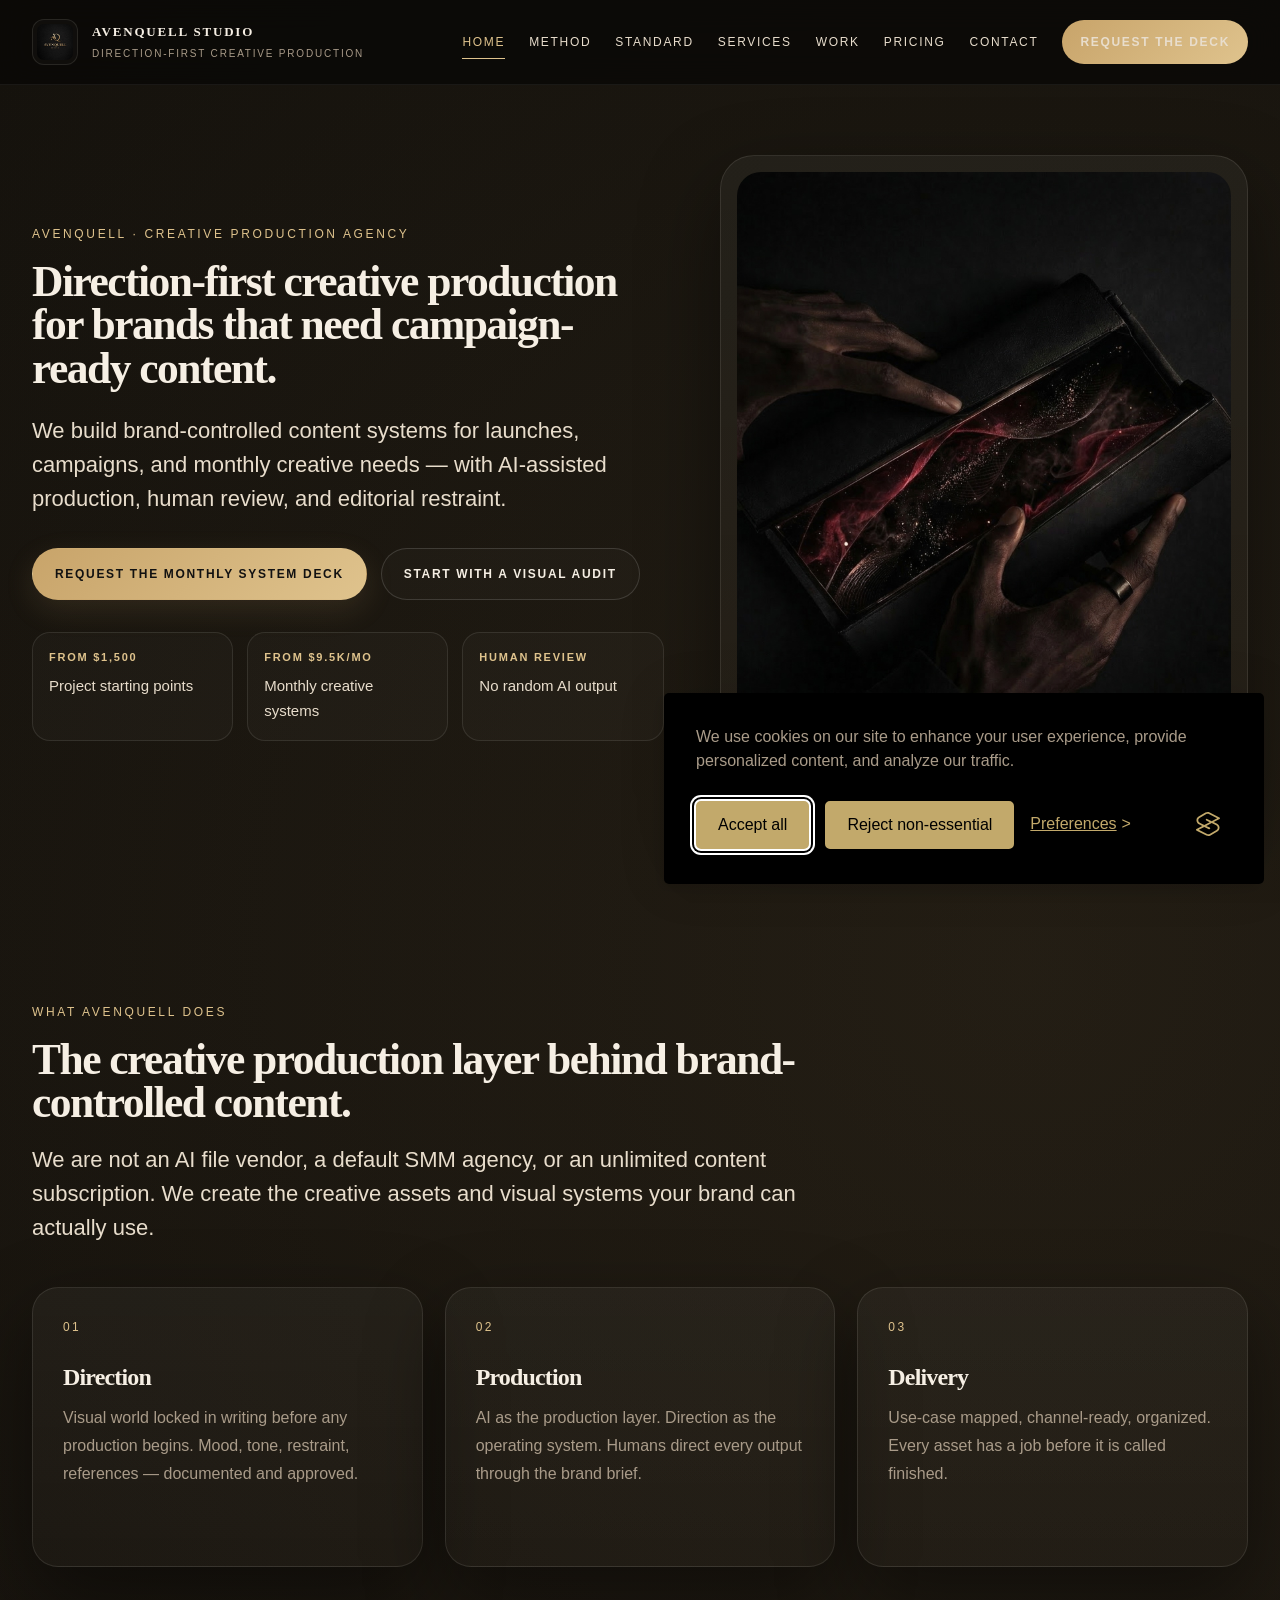
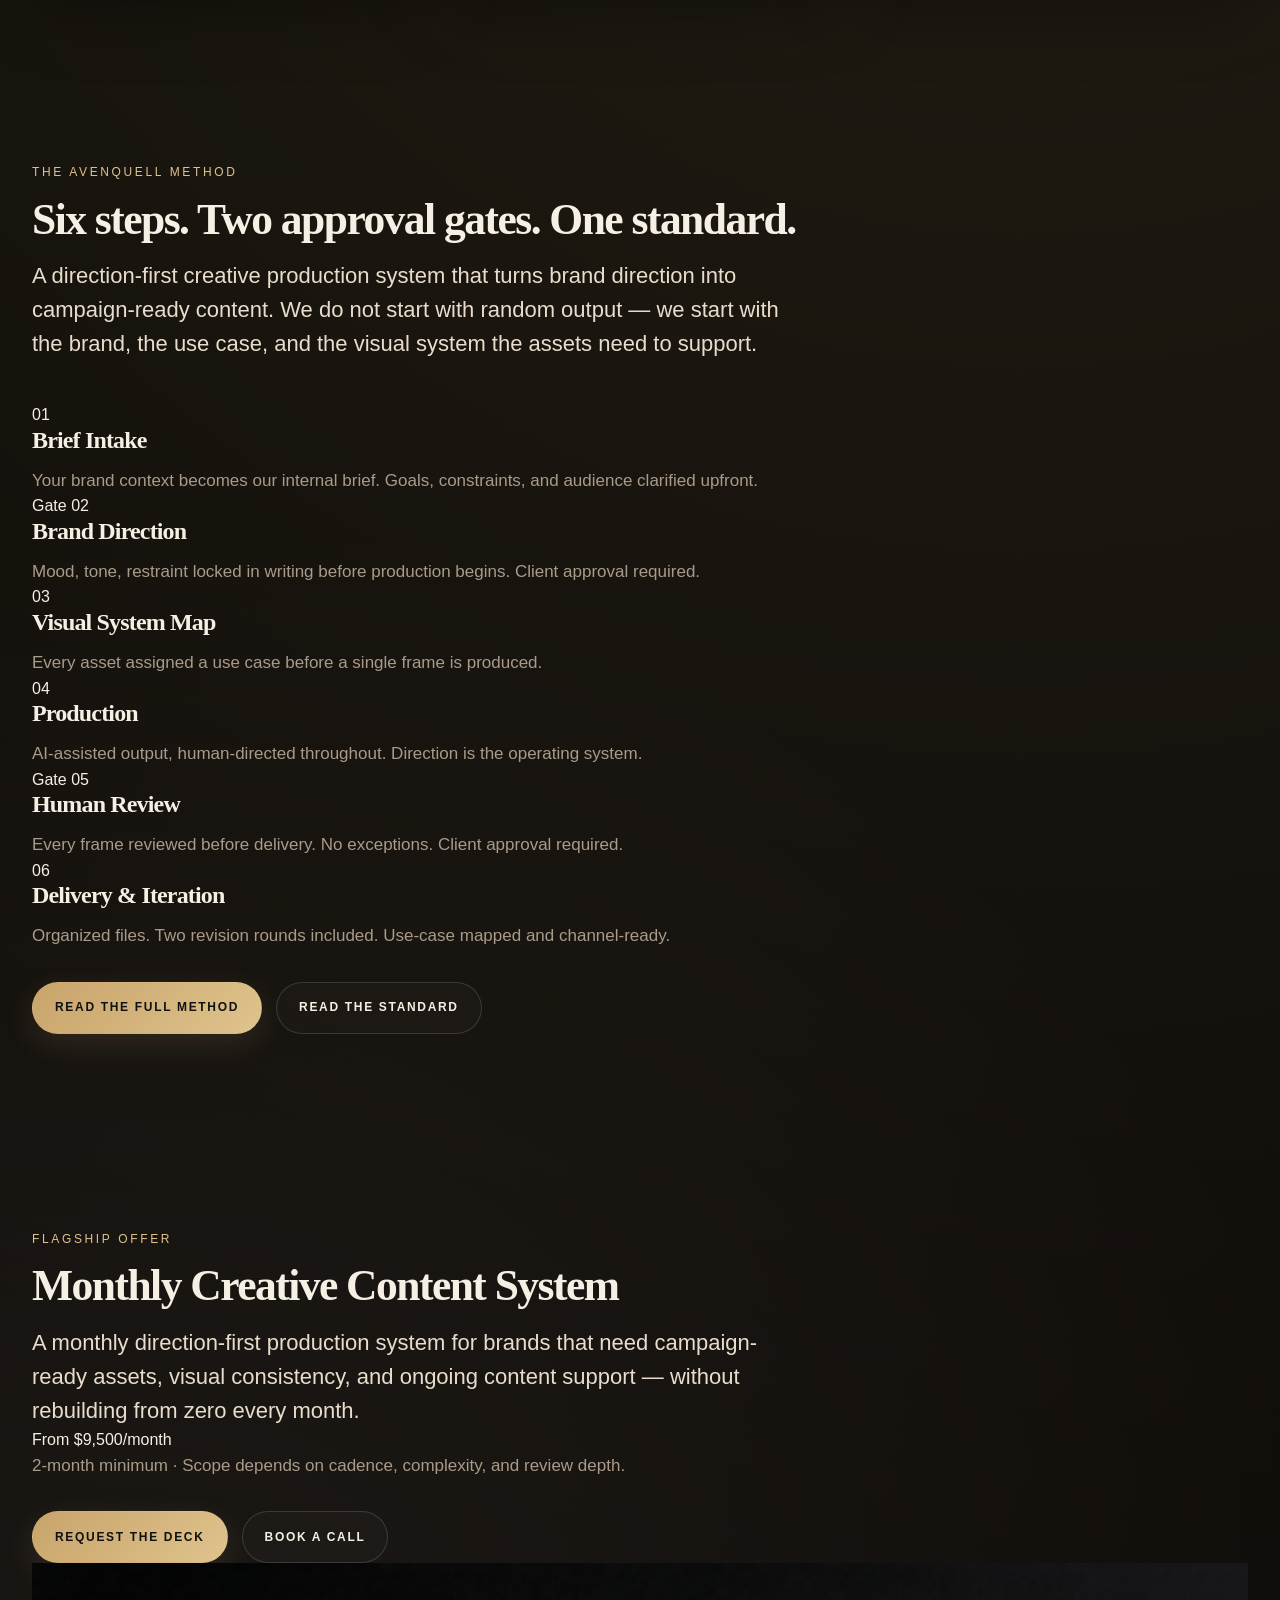
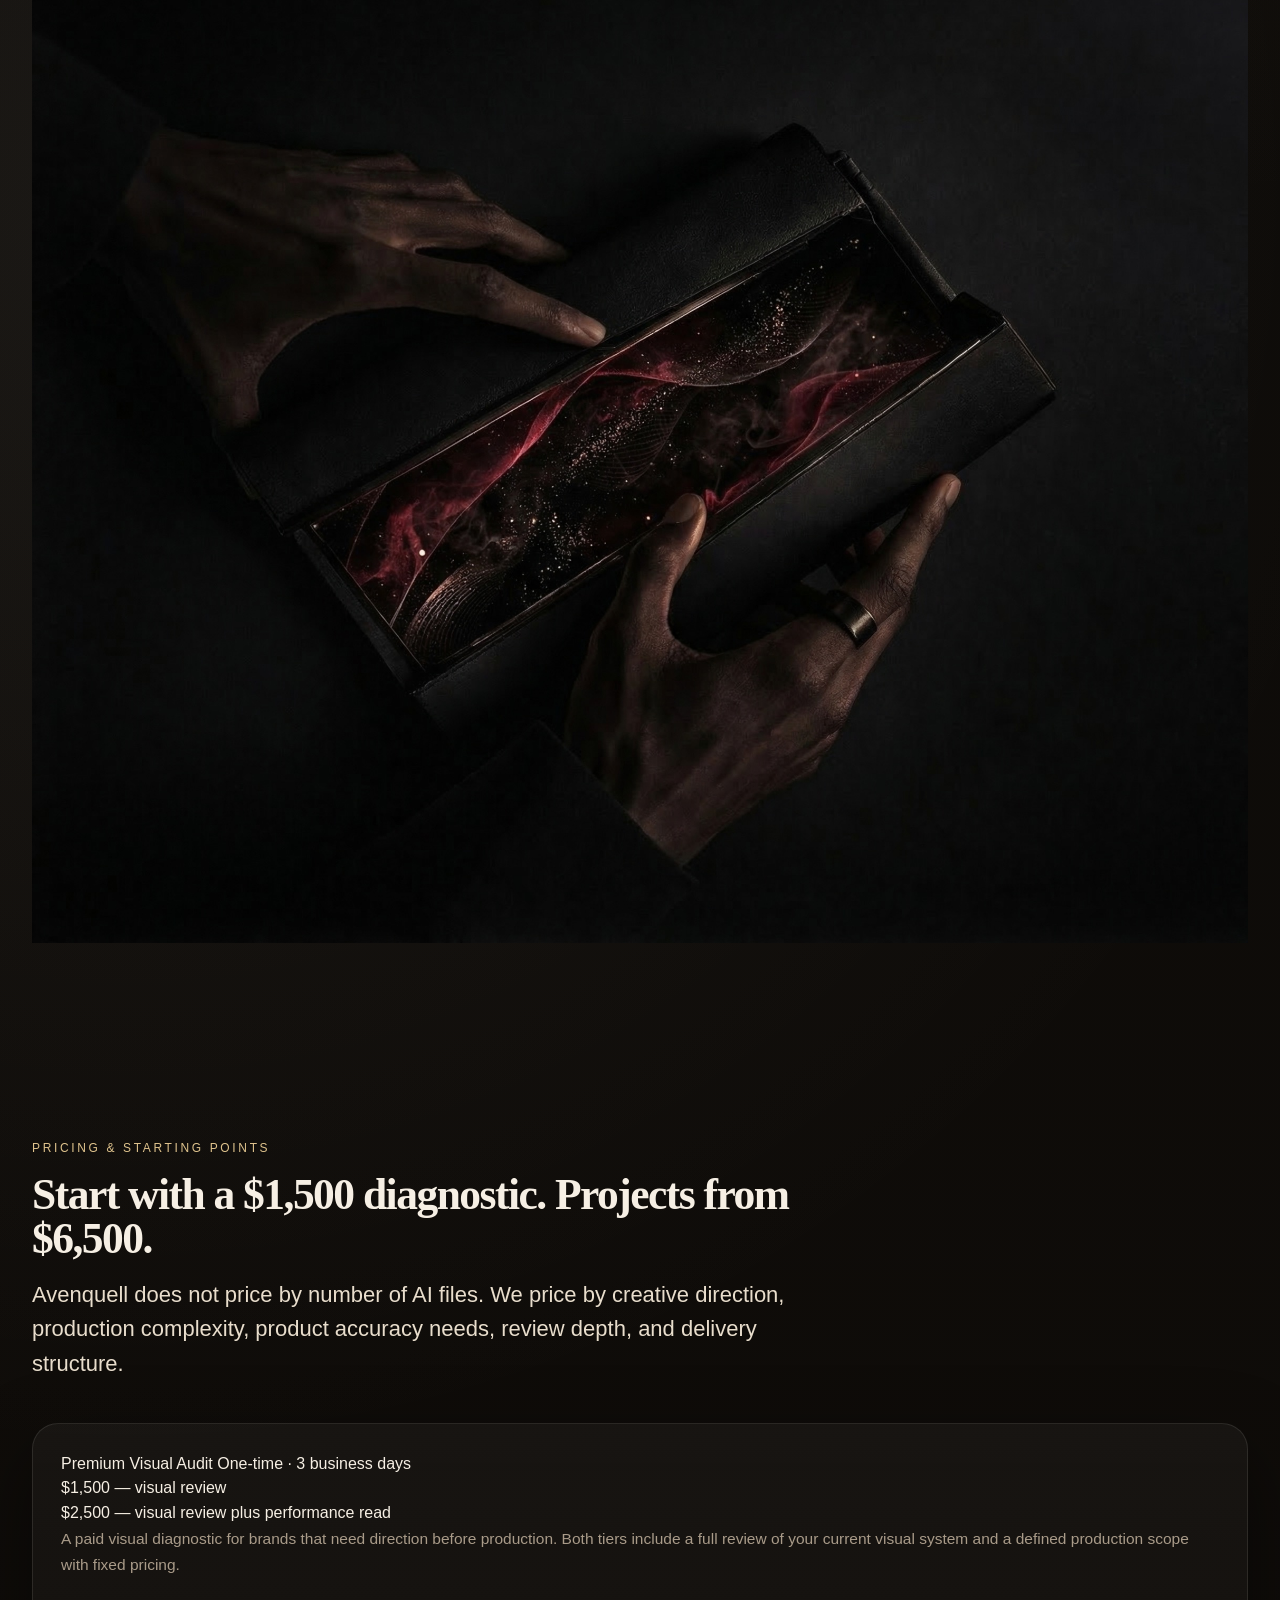
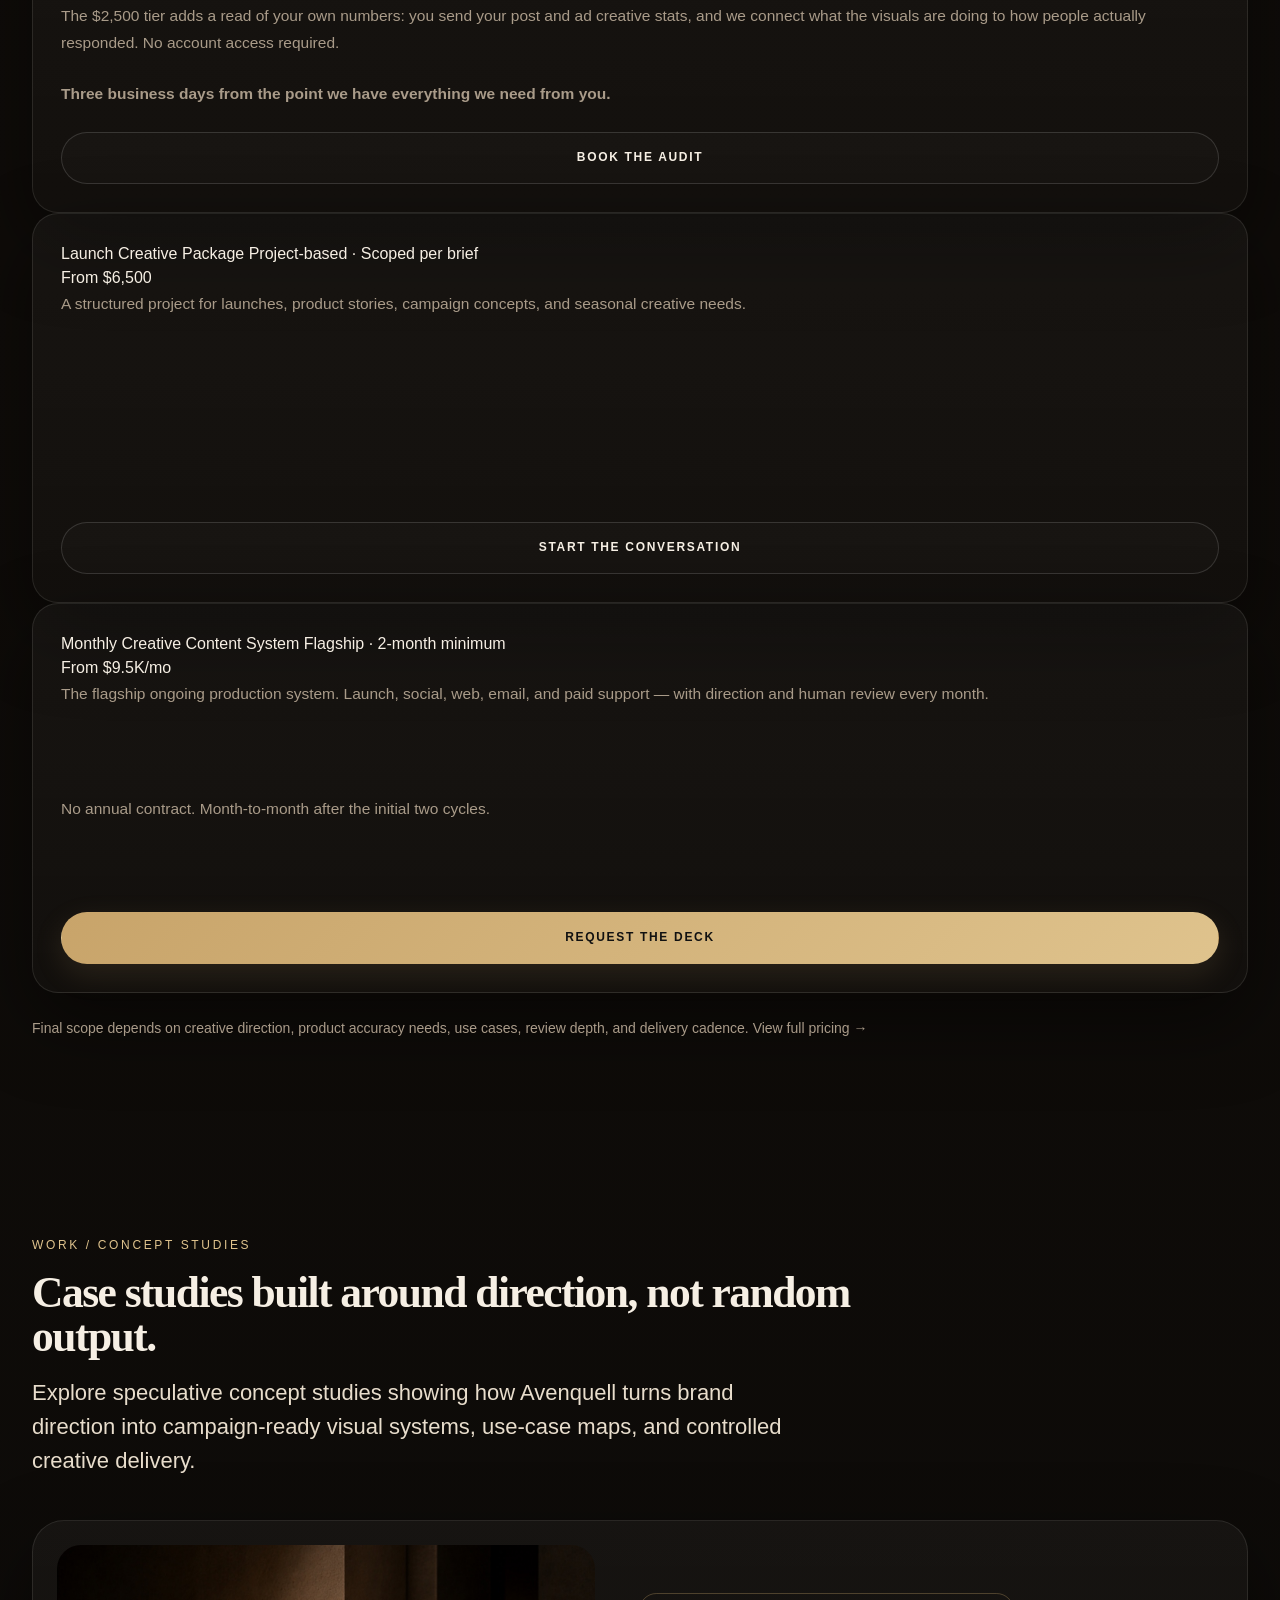
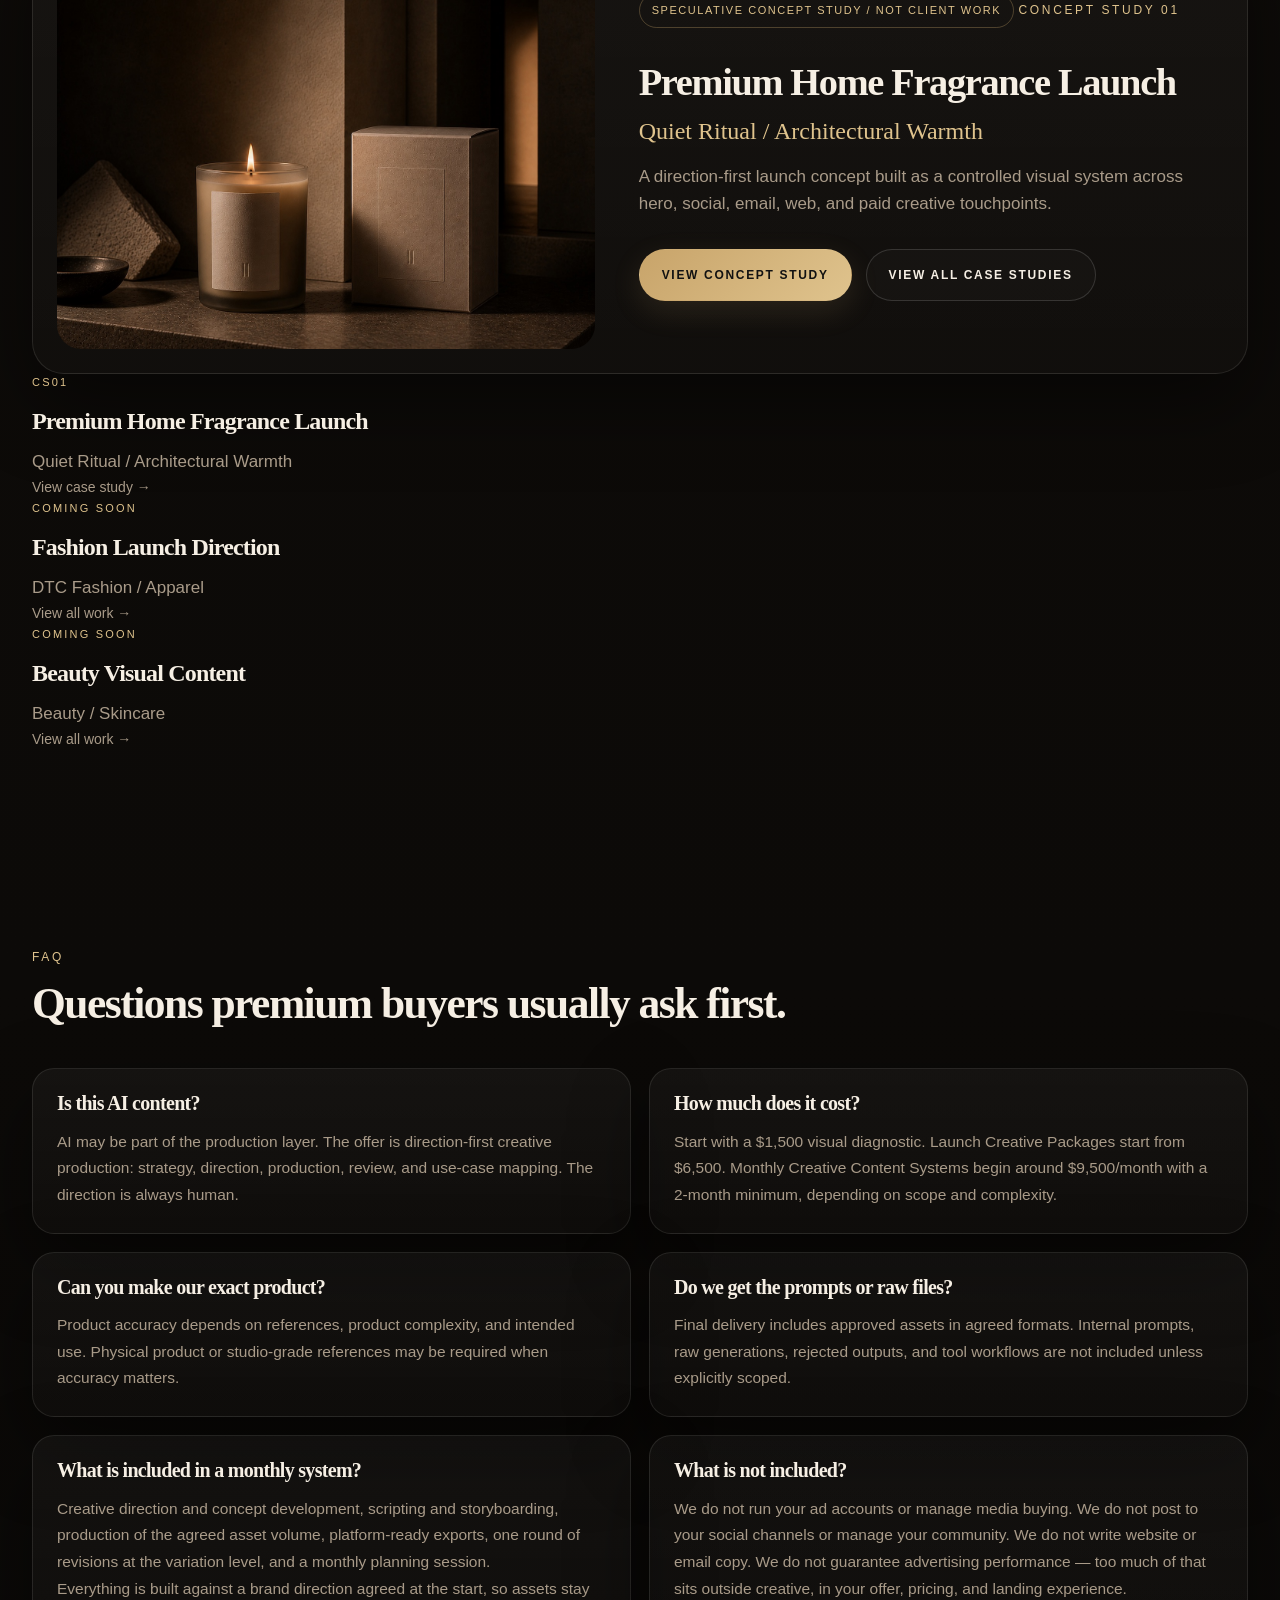
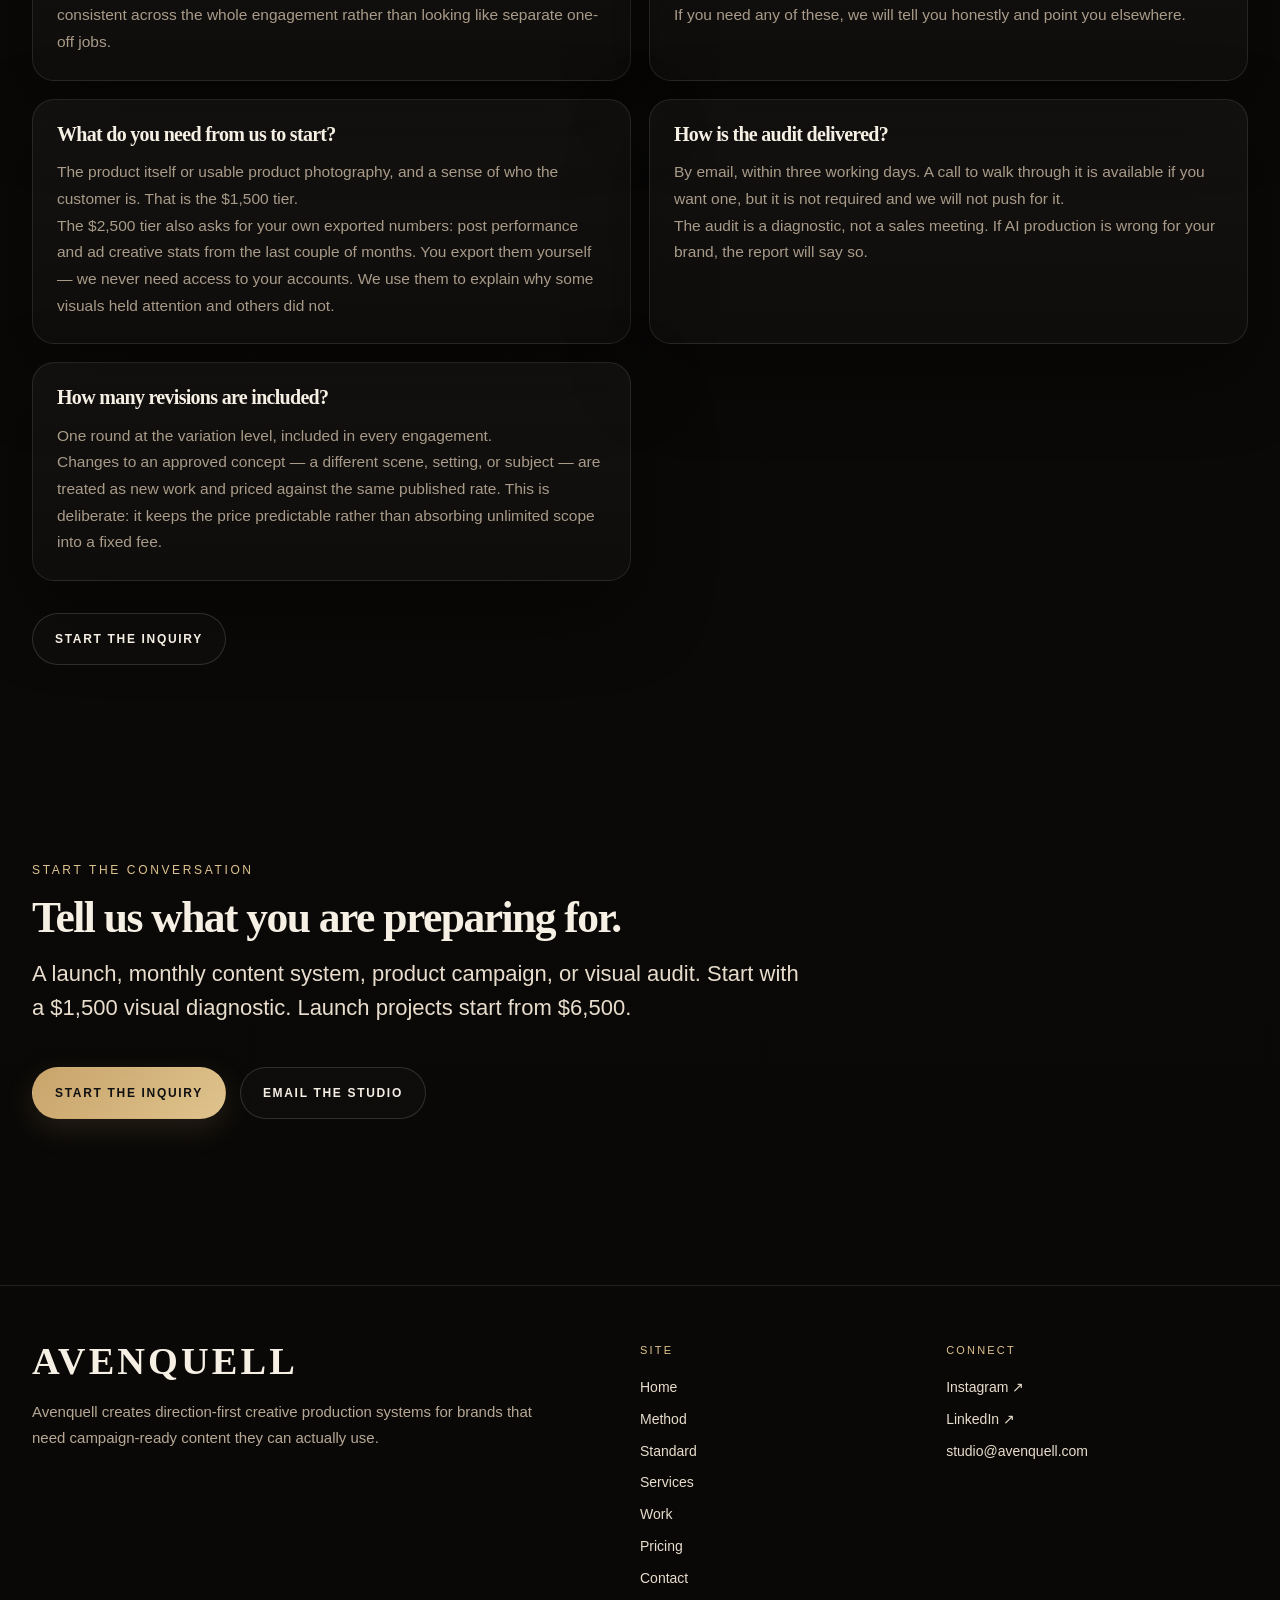
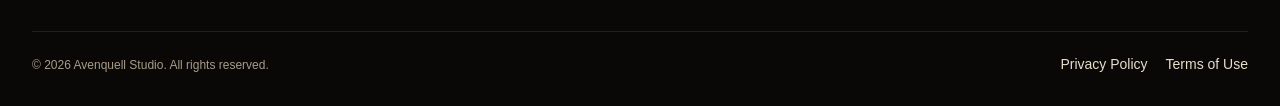
==== commit 3ae33128: "Update pricing details and service descriptions" ====
--- a/index.html
+++ b/index.html
@@ -50,20 +50,152 @@
   <meta name="twitter:image" content="https://avenquell.com/assets/avenquell-hero-v2.png" />
   <meta name="theme-color" content="#0b0a08" />
 
-  <script type="application/ld+json">
-  {
-    "@context": "https://schema.org",
-    "@type": "Organization",
-    "name": "Avenquell Studio",
-    "url": "https://avenquell.com/",
-    "logo": "https://avenquell.com/assets/logo.png",
-    "description": "Direction-first creative production for brands that need campaign-ready content.",
-    "sameAs": [
-      "https://www.linkedin.com/company/avenquell-studio/",
-      "https://www.instagram.com/avenquell.studio/"
-    ]
-  }
-  </script>
+ <script type="application/ld+json">
+{
+  "@context": "https://schema.org",
+  "@graph": [
+    {
+      "@type": "Organization",
+      "@id": "https://avenquell.com/#organization",
+      "name": "Avenquell Studio",
+      "url": "https://avenquell.com/",
+      "logo": {
+        "@type": "ImageObject",
+        "url": "https://avenquell.com/assets/logo.png"
+      },
+      "image": "https://avenquell.com/assets/avenquell-hero-v2.png",
+      "description": "Avenquell Studio is a direction-first creative production agency creating brand-controlled content systems, campaign-ready visuals, and AI-assisted creative production for modern brands.",
+      "email": "studio@avenquell.com",
+      "sameAs": [
+        "https://www.linkedin.com/company/avenquell-studio/",
+        "https://www.instagram.com/avenquell.studio/"
+      ],
+      "knowsAbout": [
+        "AI-assisted creative production",
+        "Creative direction",
+        "Campaign-ready content",
+        "Luxury brand content",
+        "Product launch campaigns",
+        "Monthly creative content systems",
+        "Brand-controlled visual production"
+      ]
+    },
+    {
+      "@type": "WebSite",
+      "@id": "https://avenquell.com/#website",
+      "url": "https://avenquell.com/",
+      "name": "Avenquell Studio",
+      "publisher": {
+        "@id": "https://avenquell.com/#organization"
+      },
+      "inLanguage": "en-US"
+    },
+    {
+      "@type": "ProfessionalService",
+      "@id": "https://avenquell.com/#professional-service",
+      "name": "Avenquell Studio",
+      "url": "https://avenquell.com/",
+      "image": "https://avenquell.com/assets/avenquell-hero-v2.png",
+      "description": "Direction-first creative production for brands that need campaign-ready content, launch assets, monthly creative systems, and AI-assisted visual production.",
+      "email": "studio@avenquell.com",
+      "provider": {
+        "@id": "https://avenquell.com/#organization"
+      },
+      "areaServed": {
+        "@type": "Place",
+        "name": "Worldwide"
+      },
+      "serviceType": [
+        "Premium Visual Audit",
+        "Launch Creative Package",
+        "Monthly Creative Content System",
+        "AI-assisted creative production",
+        "Creative direction",
+        "Campaign visual production"
+      ],
+      "priceRange": "$1,500–$9,500+"
+    },
+    {
+      "@type": "FAQPage",
+      "@id": "https://avenquell.com/#faq",
+      "mainEntity": [
+        {
+          "@type": "Question",
+          "name": "Is this AI content?",
+          "acceptedAnswer": {
+            "@type": "Answer",
+            "text": "AI may be part of the production layer. The offer is direction-first creative production: strategy, direction, production, review, and use-case mapping. The direction is always human."
+          }
+        },
+        {
+          "@type": "Question",
+          "name": "How much does it cost?",
+          "acceptedAnswer": {
+            "@type": "Answer",
+            "text": "Start with a $1,500 visual diagnostic. Launch Creative Packages start from $6,500. Monthly Creative Content Systems begin around $9,500 per month with a two-month minimum, depending on scope and complexity."
+          }
+        },
+        {
+          "@type": "Question",
+          "name": "Can you make our exact product?",
+          "acceptedAnswer": {
+            "@type": "Answer",
+            "text": "Product accuracy depends on references, product complexity, and intended use. Physical product or studio-grade references may be required when accuracy matters."
+          }
+        },
+        {
+          "@type": "Question",
+          "name": "Do we get the prompts or raw files?",
+          "acceptedAnswer": {
+            "@type": "Answer",
+            "text": "Final delivery includes approved assets in agreed formats. Internal prompts, raw generations, rejected outputs, and tool workflows are not included unless explicitly scoped."
+          }
+        },
+        {
+          "@type": "Question",
+          "name": "What is included in a monthly system?",
+          "acceptedAnswer": {
+            "@type": "Answer",
+            "text": "Creative direction and concept development, scripting and storyboarding, production of the agreed asset volume, platform-ready exports, one round of revisions at the variation level, and a monthly planning session. Everything is built against a brand direction agreed at the start, so assets stay consistent across the whole engagement rather than looking like separate one-off jobs."
+          }
+        },
+        {
+          "@type": "Question",
+          "name": "What is not included?",
+          "acceptedAnswer": {
+            "@type": "Answer",
+            "text": "We do not run your ad accounts or manage media buying. We do not post to your social channels or manage your community. We do not write website or email copy. We do not guarantee advertising performance — too much of that sits outside creative, in your offer, pricing, and landing experience. If you need any of these, we will tell you honestly and point you elsewhere."
+          }
+        },
+        {
+          "@type": "Question",
+          "name": "What do you need from us to start?",
+          "acceptedAnswer": {
+            "@type": "Answer",
+            "text": "The product itself or usable product photography, and a sense of who the customer is. That is the $1,500 tier. The $2,500 tier also asks for your own exported numbers: post performance and ad creative stats from the last couple of months. You export them yourself — we never need access to your accounts. We use them to explain why some visuals held attention and others did not."
+          }
+        },
+        {
+          "@type": "Question",
+          "name": "How is the audit delivered?",
+          "acceptedAnswer": {
+            "@type": "Answer",
+            "text": "By email, within three working days. A call to walk through it is available if you want one, but it is not required and we will not push for it. The audit is a diagnostic, not a sales meeting. If AI production is wrong for your brand, the report will say so."
+          }
+        },
+        {
+          "@type": "Question",
+          "name": "How many revisions are included?",
+          "acceptedAnswer": {
+            "@type": "Answer",
+            "text": "One round at the variation level, included in every engagement. Changes to an approved concept — a different scene, setting, or subject — are treated as new work and priced against the same published rate. This is deliberate: it keeps the price predictable rather than absorbing unlimited scope into a fixed fee."
+          }
+        }
+      ]
+    }
+  ]
+}
+</script>
 
   <link rel="stylesheet" href="/style.css">
 
@@ -270,7 +402,7 @@
 
           <div class="trust-strip">
             <div class="trust-item">
-              <strong>From $4,999</strong>
+              <strong>From $1,500</strong>
               <span>Project starting points</span>
             </div>
             <div class="trust-item">
@@ -413,7 +545,7 @@
               visual consistency, and ongoing content support — without rebuilding from zero every month.
             </p>
             <div class="flagship-price">From $9,500<span class="flagship-price-per">/month</span></div>
-            <p class="flagship-price-meta">3-month minimum · Scope depends on cadence, complexity, and review depth.</p>
+            <p class="flagship-price-meta">2-month minimum · Scope depends on cadence, complexity, and review depth.</p>
             <div class="section-actions">
               <a class="btn btn-primary" href="/contact/">Request the Deck</a>
               <a class="btn btn-secondary" href="/contact/">Book a Call</a>
@@ -433,7 +565,7 @@
       <div class="container">
         <div class="section-header">
           <span class="eyebrow">Pricing &amp; Starting Points</span>
-          <h2>Projects start around $4,999.</h2>
+          <h2>Start with a $1,500 diagnostic. Projects from $6,500.</h2>
           <p class="lead">
             Avenquell does not price by number of AI files. We price by creative direction,
             production complexity, product accuracy needs, review depth, and delivery structure.
@@ -445,12 +577,20 @@
           <div class="pricing-card">
             <div class="pricing-card-header">
               <span class="pricing-card-name">Premium Visual Audit</span>
-              <span class="pricing-card-tag">One-time · 7-day delivery</span>
+              <span class="pricing-card-tag">One-time · 3 business days</span>
             </div>
-            <div class="pricing-card-price">$1,500</div>
+            <div class="pricing-card-price">$1,500 — visual review</div>
+            <div class="pricing-card-price">$2,500 — visual review plus performance read</div>
             <p class="pricing-card-desc">
-              For brands that need diagnosis before production. A paid visual diagnostic
-              for clarity, next-step direction, and creative opportunities.
+              A paid visual diagnostic for brands that need direction before production.
+              Both tiers include a full review of your current visual system and a defined production scope with fixed pricing.
+            </p>
+            <p class="pricing-card-desc">
+              The $2,500 tier adds a read of your own numbers: you send your post and ad creative stats,
+              and we connect what the visuals are doing to how people actually responded. No account access required.
+            </p>
+            <p class="pricing-card-desc">
+              <strong>Three business days from the point we have everything we need from you.</strong>
             </p>
             <a class="btn btn-secondary" href="/contact/">Book the Audit</a>
           </div>
@@ -460,7 +600,7 @@
               <span class="pricing-card-name">Launch Creative Package</span>
               <span class="pricing-card-tag">Project-based · Scoped per brief</span>
             </div>
-            <div class="pricing-card-price">From $4,999</div>
+            <div class="pricing-card-price">From $6,500</div>
             <p class="pricing-card-desc">
               A structured project for launches, product stories, campaign concepts,
               and seasonal creative needs.
@@ -471,27 +611,15 @@
           <div class="pricing-card pricing-card--flagship">
             <div class="pricing-card-header">
               <span class="pricing-card-name">Monthly Creative Content System</span>
-              <span class="pricing-card-tag">Flagship · 3-month minimum</span>
+              <span class="pricing-card-tag">Flagship · 2-month minimum</span>
             </div>
             <div class="pricing-card-price">From $9.5K<span class="pricing-card-per">/mo</span></div>
             <p class="pricing-card-desc">
               The flagship ongoing production system. Launch, social, web, email, and paid support —
               with direction and human review every month.
             </p>
+            <p class="pricing-card-desc">No annual contract. Month-to-month after the initial two cycles.</p>
             <a class="btn btn-primary" href="/contact/">Request the Deck</a>
-          </div>
-
-          <div class="pricing-card">
-            <div class="pricing-card-header">
-              <span class="pricing-card-name">Founder Content System</span>
-              <span class="pricing-card-tag">Monthly · Scoped per cadence</span>
-            </div>
-            <div class="pricing-card-price">From $3,500/mo</div>
-            <p class="pricing-card-desc">
-              For founder-led brands that need a consistent personal visual presence
-              without building a full production team.
-            </p>
-            <a class="btn btn-secondary" href="/contact/">Start the Conversation</a>
           </div>
 
         </div>
@@ -586,8 +714,9 @@
           <article class="faq-item">
             <h3>How much does it cost?</h3>
             <p>
-              Projects typically start around $5,000. Monthly Creative Content Systems begin around
-              $9,500/month with a 3-month minimum, depending on scope and complexity.
+              Start with a $1,500 visual diagnostic. Launch Creative Packages start from $6,500.
+              Monthly Creative Content Systems begin around $9,500/month with a 2-month minimum,
+              depending on scope and complexity.
             </p>
           </article>
 
@@ -604,6 +733,73 @@
             <p>
               Final delivery includes approved assets in agreed formats. Internal prompts, raw generations,
               rejected outputs, and tool workflows are not included unless explicitly scoped.
+            </p>
+          </article>
+
+          <article class="faq-item">
+            <h3>What is included in a monthly system?</h3>
+            <p>
+              Creative direction and concept development, scripting and storyboarding,
+              production of the agreed asset volume, platform-ready exports, one round
+              of revisions at the variation level, and a monthly planning session.
+            </p>
+            <p>
+              Everything is built against a brand direction agreed at the start, so assets
+              stay consistent across the whole engagement rather than looking like separate
+              one-off jobs.
+            </p>
+          </article>
+
+          <article class="faq-item">
+            <h3>What is not included?</h3>
+            <p>
+              We do not run your ad accounts or manage media buying.
+              We do not post to your social channels or manage your community.
+              We do not write website or email copy.
+              We do not guarantee advertising performance — too much of that sits
+              outside creative, in your offer, pricing, and landing experience.
+            </p>
+            <p>
+              If you need any of these, we will tell you honestly and point you elsewhere.
+            </p>
+          </article>
+
+          <article class="faq-item">
+            <h3>What do you need from us to start?</h3>
+            <p>
+              The product itself or usable product photography, and a sense of who
+              the customer is. That is the $1,500 tier.
+            </p>
+            <p>
+              The $2,500 tier also asks for your own exported numbers: post performance
+              and ad creative stats from the last couple of months. You export them
+              yourself — we never need access to your accounts. We use them to explain
+              why some visuals held attention and others did not.
+            </p>
+          </article>
+
+          <article class="faq-item">
+            <h3>How is the audit delivered?</h3>
+            <p>
+              By email, within three working days. A call to walk through it is available
+              if you want one, but it is not required and we will not push for it.
+            </p>
+            <p>
+              The audit is a diagnostic, not a sales meeting. If AI production is wrong
+              for your brand, the report will say so.
+            </p>
+          </article>
+
+          <article class="faq-item">
+            <h3>How many revisions are included?</h3>
+            <p>
+              One round at the variation level, included in every engagement.
+            </p>
+            <p>
+              Changes to an approved concept — a different scene, setting, or subject —
+              are treated as new work and priced against the same published rate.
+              This is deliberate: it keeps the price predictable rather than absorbing
+              unlimited scope into a fixed fee.
             </p>
           </article>
         </div>
@@ -623,8 +819,8 @@
           <span class="eyebrow">Start the Conversation</span>
           <h2>Tell us what you are preparing for.</h2>
           <p class="lead">
-            A launch, monthly content system, product campaign, founder content, or visual audit.
-            Projects typically start around $5,000.
+            A launch, monthly content system, product campaign, or visual audit.
+            Start with a $1,500 visual diagnostic. Launch projects start from $6,500.
           </p>
         </div>
 
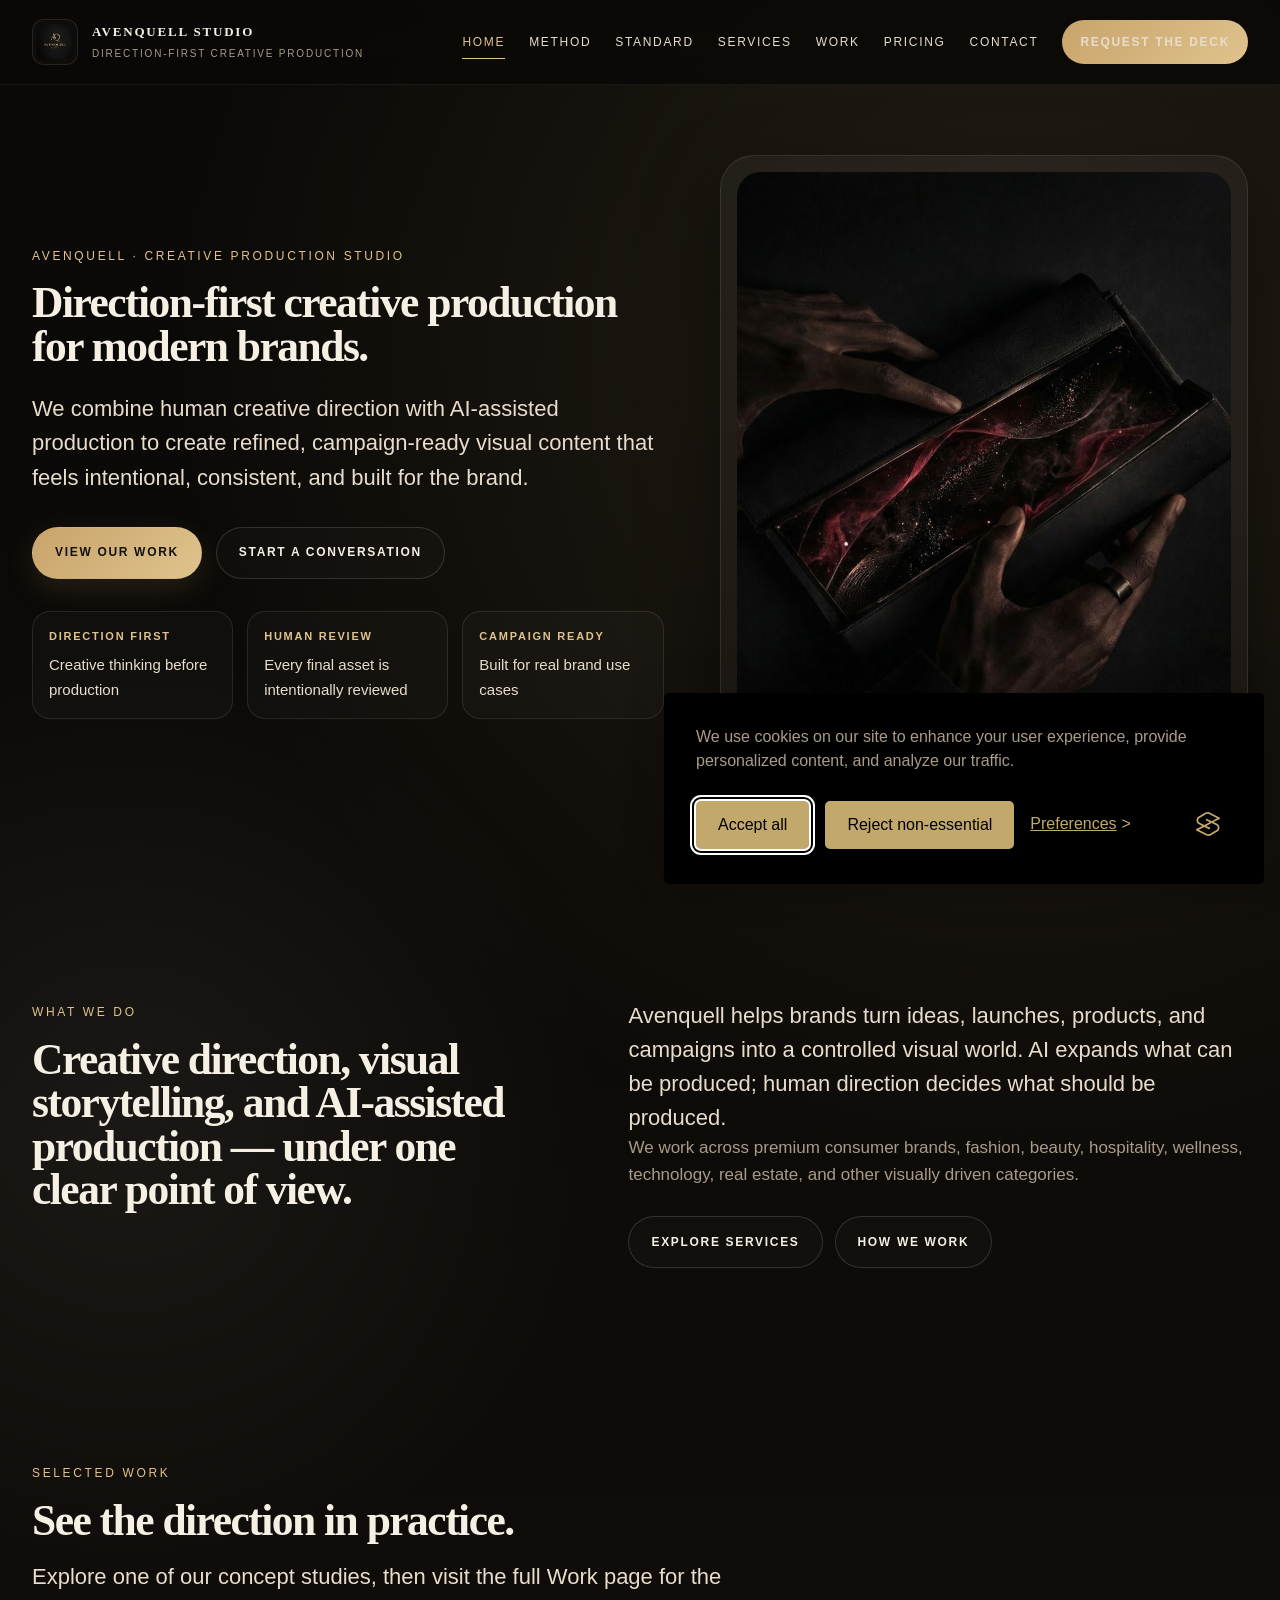
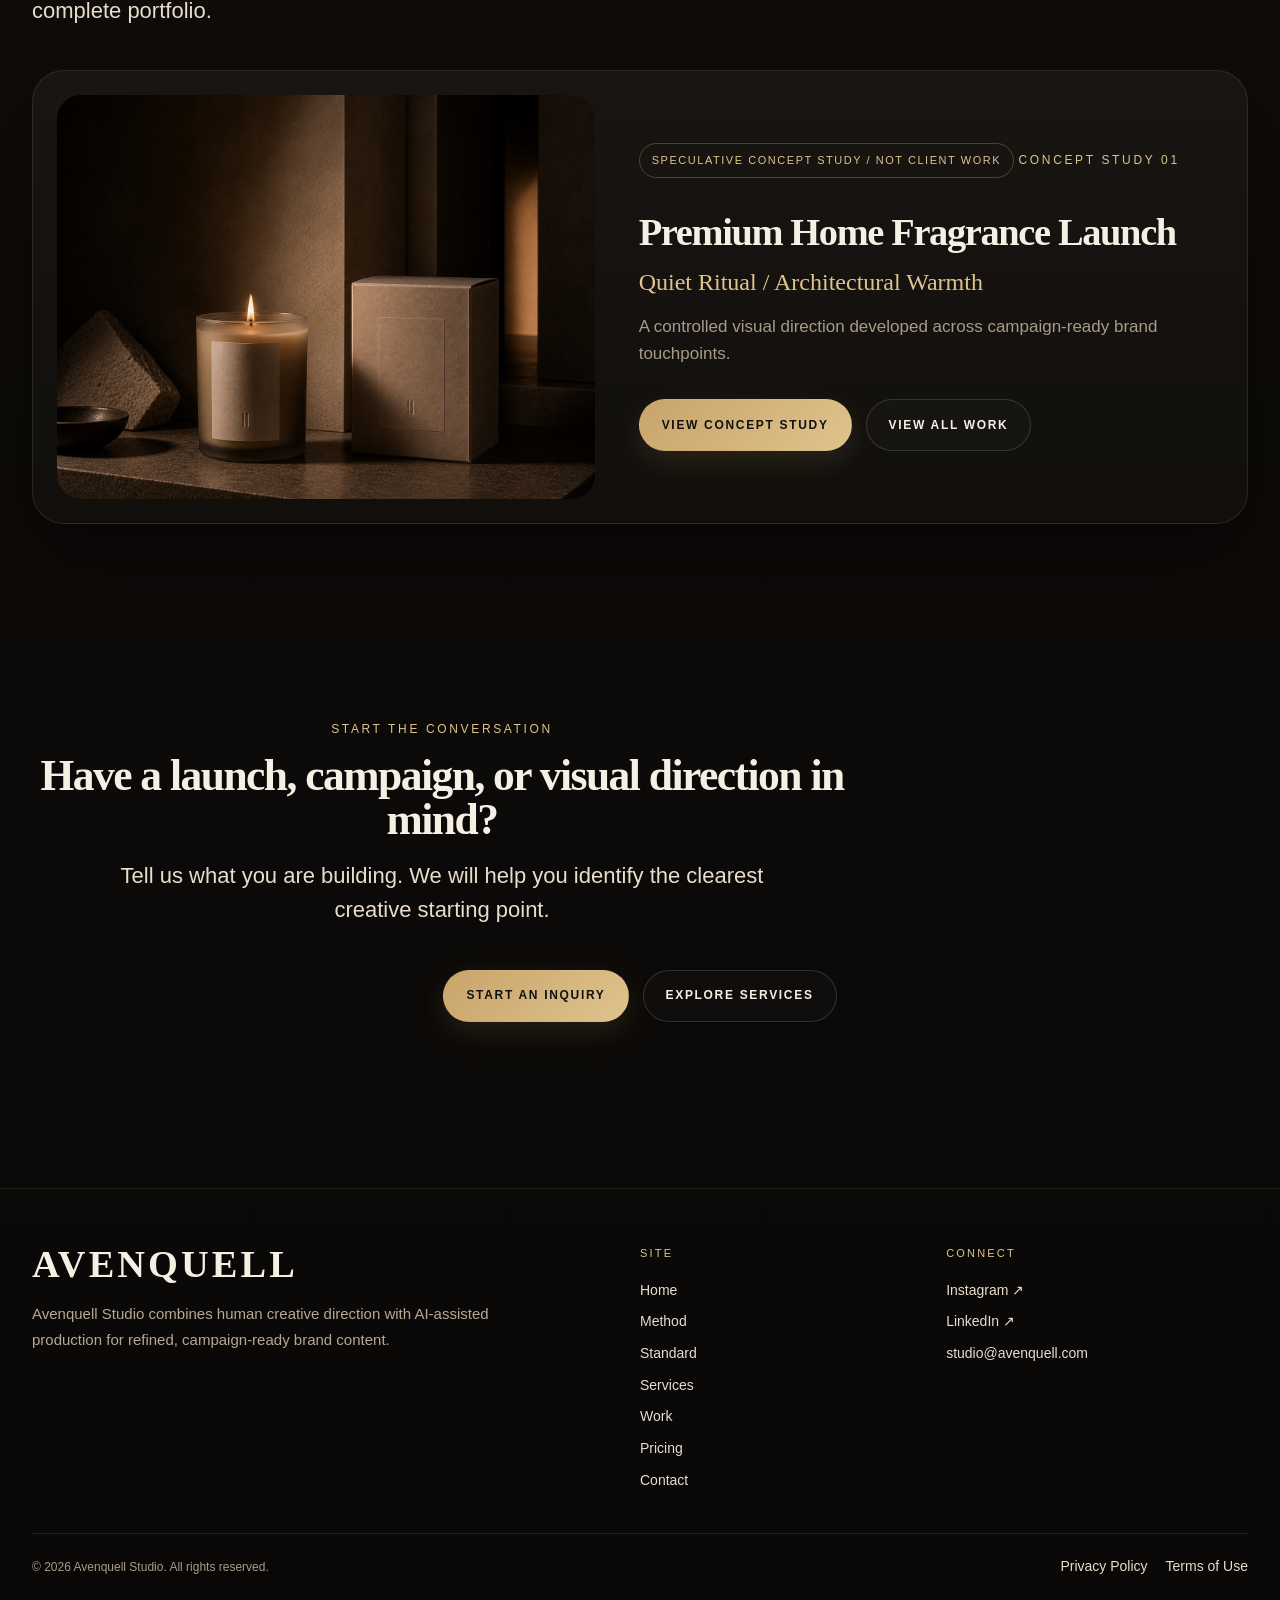
==== commit fe8d4644: "Refine SEO metadata and update text content Updated meta description and keywords for better SEO. Re" ====
--- a/index.html
+++ b/index.html
@@ -26,8 +26,8 @@
     gtag('config', 'G-EELCSC67F0');
   </script>
 
-  <meta name="description" content="Avenquell Studio creates brand-controlled creative production systems for launches, campaigns, and monthly content needs — with AI-assisted production, human review, and editorial restraint." />
-  <meta name="keywords" content="premium creative content agency, AI-assisted creative production, monthly creative content system, campaign-ready content, brand-controlled creative production, direction-first creative production, launch creative package, product content system" />
+  <meta name="description" content="Avenquell Studio is a direction-first creative production studio combining human creative direction with AI-assisted production for refined, campaign-ready brand content." />
+  <meta name="keywords" content="creative production studio, creative direction, AI-assisted production, campaign-ready brand content, visual storytelling, premium brand content" />
   <meta name="author" content="Avenquell Studio" />
   <meta name="robots" content="index, follow, max-image-preview:large" />
   <link rel="canonical" href="https://avenquell.com/" />
@@ -64,19 +64,17 @@
         "url": "https://avenquell.com/assets/logo.png"
       },
       "image": "https://avenquell.com/assets/avenquell-hero-v2.png",
-      "description": "Avenquell Studio is a direction-first creative production agency creating brand-controlled content systems, campaign-ready visuals, and AI-assisted creative production for modern brands.",
+      "description": "Avenquell Studio is a direction-first creative production studio combining human creative direction with AI-assisted production for refined, campaign-ready brand content.",
       "email": "studio@avenquell.com",
       "sameAs": [
         "https://www.linkedin.com/company/avenquell-studio/",
         "https://www.instagram.com/avenquell.studio/"
       ],
       "knowsAbout": [
+        "Creative direction",
         "AI-assisted creative production",
-        "Creative direction",
+        "Visual storytelling",
         "Campaign-ready content",
-        "Luxury brand content",
-        "Product launch campaigns",
-        "Monthly creative content systems",
         "Brand-controlled visual production"
       ]
     },
@@ -96,7 +94,7 @@
       "name": "Avenquell Studio",
       "url": "https://avenquell.com/",
       "image": "https://avenquell.com/assets/avenquell-hero-v2.png",
-      "description": "Direction-first creative production for brands that need campaign-ready content, launch assets, monthly creative systems, and AI-assisted visual production.",
+      "description": "Direction-first creative production for modern brands, combining creative direction, human review, and AI-assisted production.",
       "email": "studio@avenquell.com",
       "provider": {
         "@id": "https://avenquell.com/#organization"
@@ -106,91 +104,10 @@
         "name": "Worldwide"
       },
       "serviceType": [
-        "Premium Visual Audit",
-        "Launch Creative Package",
-        "Monthly Creative Content System",
+        "Creative direction",
         "AI-assisted creative production",
-        "Creative direction",
-        "Campaign visual production"
-      ],
-      "priceRange": "$1,500–$9,500+"
-    },
-    {
-      "@type": "FAQPage",
-      "@id": "https://avenquell.com/#faq",
-      "mainEntity": [
-        {
-          "@type": "Question",
-          "name": "Is this AI content?",
-          "acceptedAnswer": {
-            "@type": "Answer",
-            "text": "AI may be part of the production layer. The offer is direction-first creative production: strategy, direction, production, review, and use-case mapping. The direction is always human."
-          }
-        },
-        {
-          "@type": "Question",
-          "name": "How much does it cost?",
-          "acceptedAnswer": {
-            "@type": "Answer",
-            "text": "Start with a $1,500 visual diagnostic. Launch Creative Packages start from $6,500. Monthly Creative Content Systems begin around $9,500 per month with a two-month minimum, depending on scope and complexity."
-          }
-        },
-        {
-          "@type": "Question",
-          "name": "Can you make our exact product?",
-          "acceptedAnswer": {
-            "@type": "Answer",
-            "text": "Product accuracy depends on references, product complexity, and intended use. Physical product or studio-grade references may be required when accuracy matters."
-          }
-        },
-        {
-          "@type": "Question",
-          "name": "Do we get the prompts or raw files?",
-          "acceptedAnswer": {
-            "@type": "Answer",
-            "text": "Final delivery includes approved assets in agreed formats. Internal prompts, raw generations, rejected outputs, and tool workflows are not included unless explicitly scoped."
-          }
-        },
-        {
-          "@type": "Question",
-          "name": "What is included in a monthly system?",
-          "acceptedAnswer": {
-            "@type": "Answer",
-            "text": "Creative direction and concept development, scripting and storyboarding, production of the agreed asset volume, platform-ready exports, one round of revisions at the variation level, and a monthly planning session. Everything is built against a brand direction agreed at the start, so assets stay consistent across the whole engagement rather than looking like separate one-off jobs."
-          }
-        },
-        {
-          "@type": "Question",
-          "name": "What is not included?",
-          "acceptedAnswer": {
-            "@type": "Answer",
-            "text": "We do not run your ad accounts or manage media buying. We do not post to your social channels or manage your community. We do not write website or email copy. We do not guarantee advertising performance — too much of that sits outside creative, in your offer, pricing, and landing experience. If you need any of these, we will tell you honestly and point you elsewhere."
-          }
-        },
-        {
-          "@type": "Question",
-          "name": "What do you need from us to start?",
-          "acceptedAnswer": {
-            "@type": "Answer",
-            "text": "The product itself or usable product photography, and a sense of who the customer is. That is the $1,500 tier. The $2,500 tier also asks for your own exported numbers: post performance and ad creative stats from the last couple of months. You export them yourself — we never need access to your accounts. We use them to explain why some visuals held attention and others did not."
-          }
-        },
-        {
-          "@type": "Question",
-          "name": "How is the audit delivered?",
-          "acceptedAnswer": {
-            "@type": "Answer",
-            "text": "By email, within three working days. A call to walk through it is available if you want one, but it is not required and we will not push for it. The audit is a diagnostic, not a sales meeting. If AI production is wrong for your brand, the report will say so."
-          }
-        },
-        {
-          "@type": "Question",
-          "name": "How many revisions are included?",
-          "acceptedAnswer": {
-            "@type": "Answer",
-            "text": "One round at the variation level, included in every engagement. Changes to an approved concept — a different scene, setting, or subject — are treated as new work and priced against the same published rate. This is deliberate: it keeps the price predictable rather than absorbing unlimited scope into a fixed fee."
-          }
-        }
+        "Campaign visual production",
+        "Brand content systems"
       ]
     }
   ]
@@ -305,6 +222,140 @@
         padding: 8px 0;
       }
     }
+
+    /* Clean Home — intentionally brief. Detailed content lives on inner pages. */
+    .home-intro-grid {
+      display: grid;
+      grid-template-columns: 0.9fr 1.1fr;
+      gap: clamp(36px, 7vw, 96px);
+      align-items: start;
+    }
+
+    .home-intro-copy {
+      max-width: 760px;
+    }
+
+    .home-intro-links {
+      display: flex;
+      flex-wrap: wrap;
+      gap: 12px;
+      margin-top: 28px;
+    }
+
+    .about-studio-section {
+      border-top: 1px solid rgba(184, 135, 93, 0.16);
+      border-bottom: 1px solid rgba(184, 135, 93, 0.16);
+    }
+
+    .about-studio-grid {
+      display: grid;
+      grid-template-columns: 0.92fr 1.08fr;
+      gap: clamp(40px, 8vw, 110px);
+      align-items: start;
+    }
+
+    .about-studio-copy {
+      max-width: 760px;
+    }
+
+    .founders-list {
+      display: grid;
+      grid-template-columns: repeat(2, minmax(0, 1fr));
+      gap: 18px;
+      margin-top: 30px;
+    }
+
+    .founder-card {
+      padding-top: 18px;
+      border-top: 1px solid rgba(184, 135, 93, 0.35);
+    }
+
+    .founder-card h3 {
+      margin: 0 0 5px;
+    }
+
+    .founder-role {
+      margin: 0;
+      font-size: 12px;
+      letter-spacing: 0.14em;
+      text-transform: uppercase;
+      color: #B8875D;
+    }
+
+    .founder-photo-grid {
+      display: grid;
+      grid-template-columns: repeat(2, minmax(0, 1fr));
+      gap: 14px;
+    }
+
+    .founder-photo-slot {
+      aspect-ratio: 4 / 5;
+      overflow: hidden;
+      background:
+        linear-gradient(145deg, rgba(184, 135, 93, 0.11), rgba(255, 252, 247, 0.35)),
+        #efe9e1;
+      border: 1px solid rgba(184, 135, 93, 0.18);
+      position: relative;
+    }
+
+    .founder-photo-slot::after {
+      content: "Add founder portrait";
+      position: absolute;
+      left: 18px;
+      bottom: 16px;
+      font-size: 10px;
+      letter-spacing: 0.16em;
+      text-transform: uppercase;
+      color: rgba(35, 29, 24, 0.45);
+    }
+
+    .founder-photo-slot img {
+      width: 100%;
+      height: 100%;
+      object-fit: cover;
+      display: block;
+    }
+
+    .home-work-section .concept-study-feature {
+      margin-top: 34px;
+    }
+
+    .home-closing {
+      text-align: center;
+    }
+
+    .home-closing .lead {
+      max-width: 720px;
+      margin-left: auto;
+      margin-right: auto;
+    }
+
+    .home-closing .section-actions {
+      justify-content: center;
+    }
+
+    @media (max-width: 860px) {
+      .home-intro-grid,
+      .about-studio-grid {
+        grid-template-columns: 1fr;
+      }
+
+      .founder-photo-grid {
+        max-width: 620px;
+      }
+    }
+
+    @media (max-width: 560px) {
+      .founders-list,
+      .founder-photo-grid {
+        grid-template-columns: 1fr;
+      }
+
+      .founder-photo-slot {
+        aspect-ratio: 5 / 6;
+      }
+    }
+
   </style>
 </head>
 
@@ -386,32 +437,32 @@
     <section id="hero" class="hero">
       <div class="container hero-grid">
         <div class="hero-copy">
-          <span class="eyebrow">Avenquell · Creative Production Agency</span>
-
-          <h1>Direction-first creative production for brands that need campaign-ready content.</h1>
+          <span class="eyebrow">Avenquell · Creative Production Studio</span>
+
+          <h1>Direction-first creative production for modern brands.</h1>
 
           <p class="lead">
-            We build brand-controlled content systems for launches, campaigns, and monthly creative needs —
-            with AI-assisted production, human review, and editorial restraint.
+            We combine human creative direction with AI-assisted production to create refined,
+            campaign-ready visual content that feels intentional, consistent, and built for the brand.
           </p>
 
           <div class="hero-actions">
-            <a class="btn btn-primary" href="/contact/">Request the Monthly System Deck</a>
-            <a class="btn btn-secondary" href="/contact/">Start with a Visual Audit</a>
+            <a class="btn btn-primary" href="/work/">View Our Work</a>
+            <a class="btn btn-secondary" href="/contact/">Start a Conversation</a>
           </div>
 
           <div class="trust-strip">
             <div class="trust-item">
-              <strong>From $1,500</strong>
-              <span>Project starting points</span>
-            </div>
-            <div class="trust-item">
-              <strong>From $9.5K/mo</strong>
-              <span>Monthly creative systems</span>
+              <strong>Direction First</strong>
+              <span>Creative thinking before production</span>
             </div>
             <div class="trust-item">
               <strong>Human Review</strong>
-              <span>No random AI output</span>
+              <span>Every final asset is intentionally reviewed</span>
+            </div>
+            <div class="trust-item">
+              <strong>Campaign Ready</strong>
+              <span>Built for real brand use cases</span>
             </div>
           </div>
         </div>
@@ -425,223 +476,48 @@
     </section>
 
     <!-- ═══════════════════════════
-         02 · WHAT WE DO
+         02 · SHORT INTRO
+         Detailed service/method content belongs on the inner pages.
     ════════════════════════════ -->
     <section id="what-we-do" class="section what-section">
+      <div class="container home-intro-grid">
+        <div>
+          <span class="eyebrow">What We Do</span>
+          <h2>Creative direction, visual storytelling, and AI-assisted production — under one clear point of view.</h2>
+        </div>
+
+        <div class="home-intro-copy">
+          <p class="lead">
+            Avenquell helps brands turn ideas, launches, products, and campaigns into a controlled visual world.
+            AI expands what can be produced; human direction decides what should be produced.
+          </p>
+
+          <p>
+            We work across premium consumer brands, fashion, beauty, hospitality, wellness, technology,
+            real estate, and other visually driven categories.
+          </p>
+
+          <div class="home-intro-links">
+            <a class="btn btn-secondary" href="/services/">Explore Services</a>
+            <a class="btn btn-secondary" href="/method/">How We Work</a>
+          </div>
+        </div>
+      </div>
+    </section>
+
+
+
+    <!-- ═══════════════════════════
+         03 · FEATURED WORK
+         One example only. Full portfolio lives on /work/.
+    ════════════════════════════ -->
+    <section id="featured-work" class="section work-preview-section home-work-section">
       <div class="container">
         <div class="section-header">
-          <span class="eyebrow">What Avenquell Does</span>
-          <h2>The creative production layer behind brand-controlled content.</h2>
+          <span class="eyebrow">Selected Work</span>
+          <h2>See the direction in practice.</h2>
           <p class="lead">
-            We are not an AI file vendor, a default SMM agency, or an unlimited content subscription.
-            We create the creative assets and visual systems your brand can actually use.
-          </p>
-        </div>
-
-        <div class="what-grid">
-          <article class="what-card">
-            <span class="what-number">01</span>
-            <h3>Direction</h3>
-            <p>
-              Visual world locked in writing before any production begins.
-              Mood, tone, restraint, references — documented and approved.
-            </p>
-          </article>
-
-          <article class="what-card">
-            <span class="what-number">02</span>
-            <h3>Production</h3>
-            <p>
-              AI as the production layer. Direction as the operating system.
-              Humans direct every output through the brand brief.
-            </p>
-          </article>
-
-          <article class="what-card">
-            <span class="what-number">03</span>
-            <h3>Delivery</h3>
-            <p>
-              Use-case mapped, channel-ready, organized.
-              Every asset has a job before it is called finished.
-            </p>
-          </article>
-        </div>
-      </div>
-    </section>
-
-    <!-- ═══════════════════════════
-         03 · METHOD TEASER
-    ════════════════════════════ -->
-    <section id="method-preview" class="section method-preview-section">
-      <div class="container">
-        <div class="section-header">
-          <span class="eyebrow">The Avenquell Method</span>
-          <h2>Six steps. Two approval gates. One standard.</h2>
-          <p class="lead">
-            A direction-first creative production system that turns brand direction into campaign-ready content.
-            We do not start with random output — we start with the brand, the use case, and the visual system
-            the assets need to support.
-          </p>
-        </div>
-
-        <div class="method-steps-grid">
-          <div class="method-step">
-            <span class="method-step-num">01</span>
-            <h3>Brief Intake</h3>
-            <p>Your brand context becomes our internal brief. Goals, constraints, and audience clarified upfront.</p>
-          </div>
-
-          <div class="method-step method-step--gate">
-            <span class="method-step-gate">Gate</span>
-            <span class="method-step-num">02</span>
-            <h3>Brand Direction</h3>
-            <p>Mood, tone, restraint locked in writing before production begins. Client approval required.</p>
-          </div>
-
-          <div class="method-step">
-            <span class="method-step-num">03</span>
-            <h3>Visual System Map</h3>
-            <p>Every asset assigned a use case before a single frame is produced.</p>
-          </div>
-
-          <div class="method-step">
-            <span class="method-step-num">04</span>
-            <h3>Production</h3>
-            <p>AI-assisted output, human-directed throughout. Direction is the operating system.</p>
-          </div>
-
-          <div class="method-step method-step--gate">
-            <span class="method-step-gate">Gate</span>
-            <span class="method-step-num">05</span>
-            <h3>Human Review</h3>
-            <p>Every frame reviewed before delivery. No exceptions. Client approval required.</p>
-          </div>
-
-          <div class="method-step">
-            <span class="method-step-num">06</span>
-            <h3>Delivery &amp; Iteration</h3>
-            <p>Organized files. Two revision rounds included. Use-case mapped and channel-ready.</p>
-          </div>
-        </div>
-
-        <div class="section-actions">
-          <a class="btn btn-primary" href="/method/">Read the Full Method</a>
-          <a class="btn btn-secondary" href="/standard/">Read the Standard</a>
-        </div>
-      </div>
-    </section>
-
-    <!-- ═══════════════════════════
-         04 · FLAGSHIP OFFER
-    ════════════════════════════ -->
-    <section id="monthly-system" class="section flagship-section">
-      <div class="container">
-        <div class="flagship-grid">
-          <div class="flagship-copy">
-            <span class="eyebrow">Flagship Offer</span>
-            <h2>Monthly Creative Content System</h2>
-            <p class="lead">
-              A monthly direction-first production system for brands that need campaign-ready assets,
-              visual consistency, and ongoing content support — without rebuilding from zero every month.
-            </p>
-            <div class="flagship-price">From $9,500<span class="flagship-price-per">/month</span></div>
-            <p class="flagship-price-meta">2-month minimum · Scope depends on cadence, complexity, and review depth.</p>
-            <div class="section-actions">
-              <a class="btn btn-primary" href="/contact/">Request the Deck</a>
-              <a class="btn btn-secondary" href="/contact/">Book a Call</a>
-            </div>
-          </div>
-          <div class="flagship-image">
-            <img src="/assets/avenquell-hero.png" alt="Avenquell Monthly Creative System — direction-first visual production" />
-          </div>
-        </div>
-      </div>
-    </section>
-
-    <!-- ═══════════════════════════
-         05 · PRICING CARDS
-    ════════════════════════════ -->
-    <section id="pricing-preview" class="section">
-      <div class="container">
-        <div class="section-header">
-          <span class="eyebrow">Pricing &amp; Starting Points</span>
-          <h2>Start with a $1,500 diagnostic. Projects from $6,500.</h2>
-          <p class="lead">
-            Avenquell does not price by number of AI files. We price by creative direction,
-            production complexity, product accuracy needs, review depth, and delivery structure.
-          </p>
-        </div>
-
-        <div class="pricing-cards-grid">
-
-          <div class="pricing-card">
-            <div class="pricing-card-header">
-              <span class="pricing-card-name">Premium Visual Audit</span>
-              <span class="pricing-card-tag">One-time · 3 business days</span>
-            </div>
-            <div class="pricing-card-price">$1,500 — visual review</div>
-            <div class="pricing-card-price">$2,500 — visual review plus performance read</div>
-            <p class="pricing-card-desc">
-              A paid visual diagnostic for brands that need direction before production.
-              Both tiers include a full review of your current visual system and a defined production scope with fixed pricing.
-            </p>
-            <p class="pricing-card-desc">
-              The $2,500 tier adds a read of your own numbers: you send your post and ad creative stats,
-              and we connect what the visuals are doing to how people actually responded. No account access required.
-            </p>
-            <p class="pricing-card-desc">
-              <strong>Three business days from the point we have everything we need from you.</strong>
-            </p>
-            <a class="btn btn-secondary" href="/contact/">Book the Audit</a>
-          </div>
-
-          <div class="pricing-card">
-            <div class="pricing-card-header">
-              <span class="pricing-card-name">Launch Creative Package</span>
-              <span class="pricing-card-tag">Project-based · Scoped per brief</span>
-            </div>
-            <div class="pricing-card-price">From $6,500</div>
-            <p class="pricing-card-desc">
-              A structured project for launches, product stories, campaign concepts,
-              and seasonal creative needs.
-            </p>
-            <a class="btn btn-secondary" href="/contact/">Start the Conversation</a>
-          </div>
-
-          <div class="pricing-card pricing-card--flagship">
-            <div class="pricing-card-header">
-              <span class="pricing-card-name">Monthly Creative Content System</span>
-              <span class="pricing-card-tag">Flagship · 2-month minimum</span>
-            </div>
-            <div class="pricing-card-price">From $9.5K<span class="pricing-card-per">/mo</span></div>
-            <p class="pricing-card-desc">
-              The flagship ongoing production system. Launch, social, web, email, and paid support —
-              with direction and human review every month.
-            </p>
-            <p class="pricing-card-desc">No annual contract. Month-to-month after the initial two cycles.</p>
-            <a class="btn btn-primary" href="/contact/">Request the Deck</a>
-          </div>
-
-        </div>
-
-        <p class="pricing-note">
-          Final scope depends on creative direction, product accuracy needs, use cases, review depth, and delivery cadence.
-          <a href="/pricing/">View full pricing →</a>
-        </p>
-      </div>
-    </section>
-
-    <!-- ═══════════════════════════
-         06 · WORK — CASE STUDIES
-    ════════════════════════════ -->
-    <section id="work-preview" class="section work-preview-section">
-      <div class="container">
-        <div class="section-header">
-          <span class="eyebrow">Work / Concept Studies</span>
-          <h2>Case studies built around direction, not random output.</h2>
-          <p class="lead">
-            Explore speculative concept studies showing how Avenquell turns brand direction into
-            campaign-ready visual systems, use-case maps, and controlled creative delivery.
+            Explore one of our concept studies, then visit the full Work page for the complete portfolio.
           </p>
         </div>
 
@@ -656,177 +532,34 @@
             <h3>Premium Home Fragrance Launch</h3>
             <p class="concept-study-subtitle">Quiet Ritual / Architectural Warmth</p>
             <p>
-              A direction-first launch concept built as a controlled visual system across hero, social,
-              email, web, and paid creative touchpoints.
+              A controlled visual direction developed across campaign-ready brand touchpoints.
             </p>
 
             <div class="section-actions">
               <a class="btn btn-primary" href="/work/cs01/">View Concept Study</a>
-              <a class="btn btn-secondary" href="/work/">View All Case Studies</a>
+              <a class="btn btn-secondary" href="/work/">View All Work</a>
             </div>
           </div>
         </div>
-
-        <div class="case-study-link-grid">
-          <a class="case-study-link-card" href="/work/cs01/">
-            <span class="case-number">CS01</span>
-            <h3>Premium Home Fragrance Launch</h3>
-            <p>Quiet Ritual / Architectural Warmth</p>
-            <span class="small">View case study →</span>
-          </a>
-
-          <a class="case-study-link-card" href="/work/">
-            <span class="case-number">Coming Soon</span>
-            <h3>Fashion Launch Direction</h3>
-            <p>DTC Fashion / Apparel</p>
-            <span class="small">View all work →</span>
-          </a>
-
-          <a class="case-study-link-card" href="/work/">
-            <span class="case-number">Coming Soon</span>
-            <h3>Beauty Visual Content</h3>
-            <p>Beauty / Skincare</p>
-            <span class="small">View all work →</span>
-          </a>
-        </div>
       </div>
     </section>
 
     <!-- ═══════════════════════════
-         07 · FAQ — 4 QUESTIONS
+         04 · FINAL CTA
     ════════════════════════════ -->
-    <section id="faq" class="section faq-section">
-      <div class="container">
-        <div class="section-header">
-          <span class="eyebrow">FAQ</span>
-          <h2>Questions premium buyers usually ask first.</h2>
-        </div>
-
-        <div class="faq-list">
-          <article class="faq-item">
-            <h3>Is this AI content?</h3>
-            <p>
-              AI may be part of the production layer. The offer is direction-first creative production:
-              strategy, direction, production, review, and use-case mapping. The direction is always human.
-            </p>
-          </article>
-
-          <article class="faq-item">
-            <h3>How much does it cost?</h3>
-            <p>
-              Start with a $1,500 visual diagnostic. Launch Creative Packages start from $6,500.
-              Monthly Creative Content Systems begin around $9,500/month with a 2-month minimum,
-              depending on scope and complexity.
-            </p>
-          </article>
-
-          <article class="faq-item">
-            <h3>Can you make our exact product?</h3>
-            <p>
-              Product accuracy depends on references, product complexity, and intended use.
-              Physical product or studio-grade references may be required when accuracy matters.
-            </p>
-          </article>
-
-          <article class="faq-item">
-            <h3>Do we get the prompts or raw files?</h3>
-            <p>
-              Final delivery includes approved assets in agreed formats. Internal prompts, raw generations,
-              rejected outputs, and tool workflows are not included unless explicitly scoped.
-            </p>
-          </article>
-
-          <article class="faq-item">
-            <h3>What is included in a monthly system?</h3>
-            <p>
-              Creative direction and concept development, scripting and storyboarding,
-              production of the agreed asset volume, platform-ready exports, one round
-              of revisions at the variation level, and a monthly planning session.
-            </p>
-            <p>
-              Everything is built against a brand direction agreed at the start, so assets
-              stay consistent across the whole engagement rather than looking like separate
-              one-off jobs.
-            </p>
-          </article>
-
-          <article class="faq-item">
-            <h3>What is not included?</h3>
-            <p>
-              We do not run your ad accounts or manage media buying.
-              We do not post to your social channels or manage your community.
-              We do not write website or email copy.
-              We do not guarantee advertising performance — too much of that sits
-              outside creative, in your offer, pricing, and landing experience.
-            </p>
-            <p>
-              If you need any of these, we will tell you honestly and point you elsewhere.
-            </p>
-          </article>
-
-          <article class="faq-item">
-            <h3>What do you need from us to start?</h3>
-            <p>
-              The product itself or usable product photography, and a sense of who
-              the customer is. That is the $1,500 tier.
-            </p>
-            <p>
-              The $2,500 tier also asks for your own exported numbers: post performance
-              and ad creative stats from the last couple of months. You export them
-              yourself — we never need access to your accounts. We use them to explain
-              why some visuals held attention and others did not.
-            </p>
-          </article>
-
-          <article class="faq-item">
-            <h3>How is the audit delivered?</h3>
-            <p>
-              By email, within three working days. A call to walk through it is available
-              if you want one, but it is not required and we will not push for it.
-            </p>
-            <p>
-              The audit is a diagnostic, not a sales meeting. If AI production is wrong
-              for your brand, the report will say so.
-            </p>
-          </article>
-
-          <article class="faq-item">
-            <h3>How many revisions are included?</h3>
-            <p>
-              One round at the variation level, included in every engagement.
-            </p>
-            <p>
-              Changes to an approved concept — a different scene, setting, or subject —
-              are treated as new work and priced against the same published rate.
-              This is deliberate: it keeps the price predictable rather than absorbing
-              unlimited scope into a fixed fee.
-            </p>
-          </article>
-        </div>
-
-        <div class="section-actions">
-          <a class="btn btn-secondary" href="/contact/">Start the Inquiry</a>
-        </div>
-      </div>
-    </section>
-
-    <!-- ═══════════════════════════
-         08 · CONTACT TEASER
-    ════════════════════════════ -->
-    <section id="contact-preview" class="section contact-preview-section">
+    <section id="contact-preview" class="section contact-preview-section home-closing">
       <div class="container">
         <div class="section-header">
           <span class="eyebrow">Start the Conversation</span>
-          <h2>Tell us what you are preparing for.</h2>
+          <h2>Have a launch, campaign, or visual direction in mind?</h2>
           <p class="lead">
-            A launch, monthly content system, product campaign, or visual audit.
-            Start with a $1,500 visual diagnostic. Launch projects start from $6,500.
+            Tell us what you are building. We will help you identify the clearest creative starting point.
           </p>
         </div>
 
         <div class="section-actions">
-          <a class="btn btn-primary" href="/contact/">Start the Inquiry</a>
-          <a class="btn btn-secondary" href="mailto:studio@avenquell.com">Email the Studio</a>
+          <a class="btn btn-primary" href="/contact/">Start an Inquiry</a>
+          <a class="btn btn-secondary" href="/services/">Explore Services</a>
         </div>
       </div>
     </section>
@@ -838,7 +571,7 @@
       <div class="footer-brand-block">
         <h2 class="footer-logo-text">AVENQUELL</h2>
         <p class="footer-positioning">
-          Avenquell creates direction-first creative production systems for brands that need campaign-ready content they can actually use.
+          Avenquell Studio combines human creative direction with AI-assisted production for refined, campaign-ready brand content.
         </p>
       </div>
 
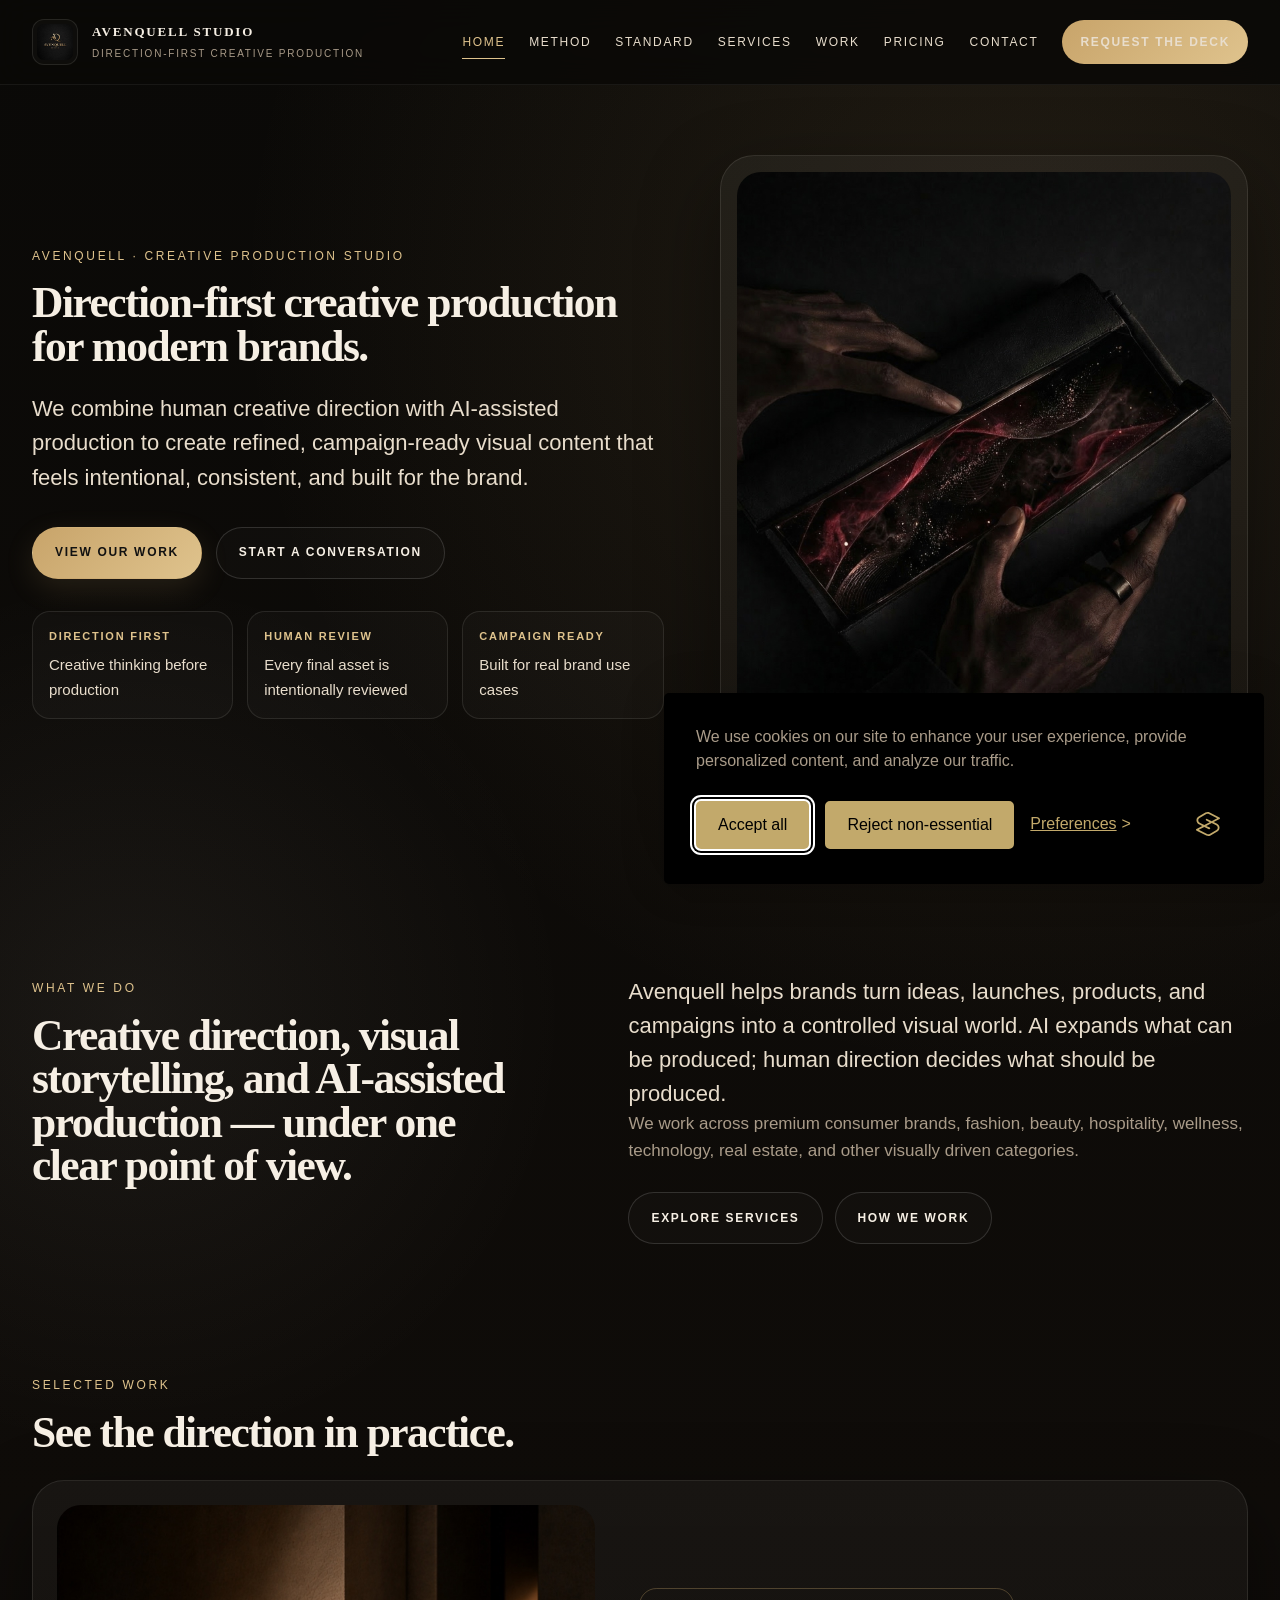
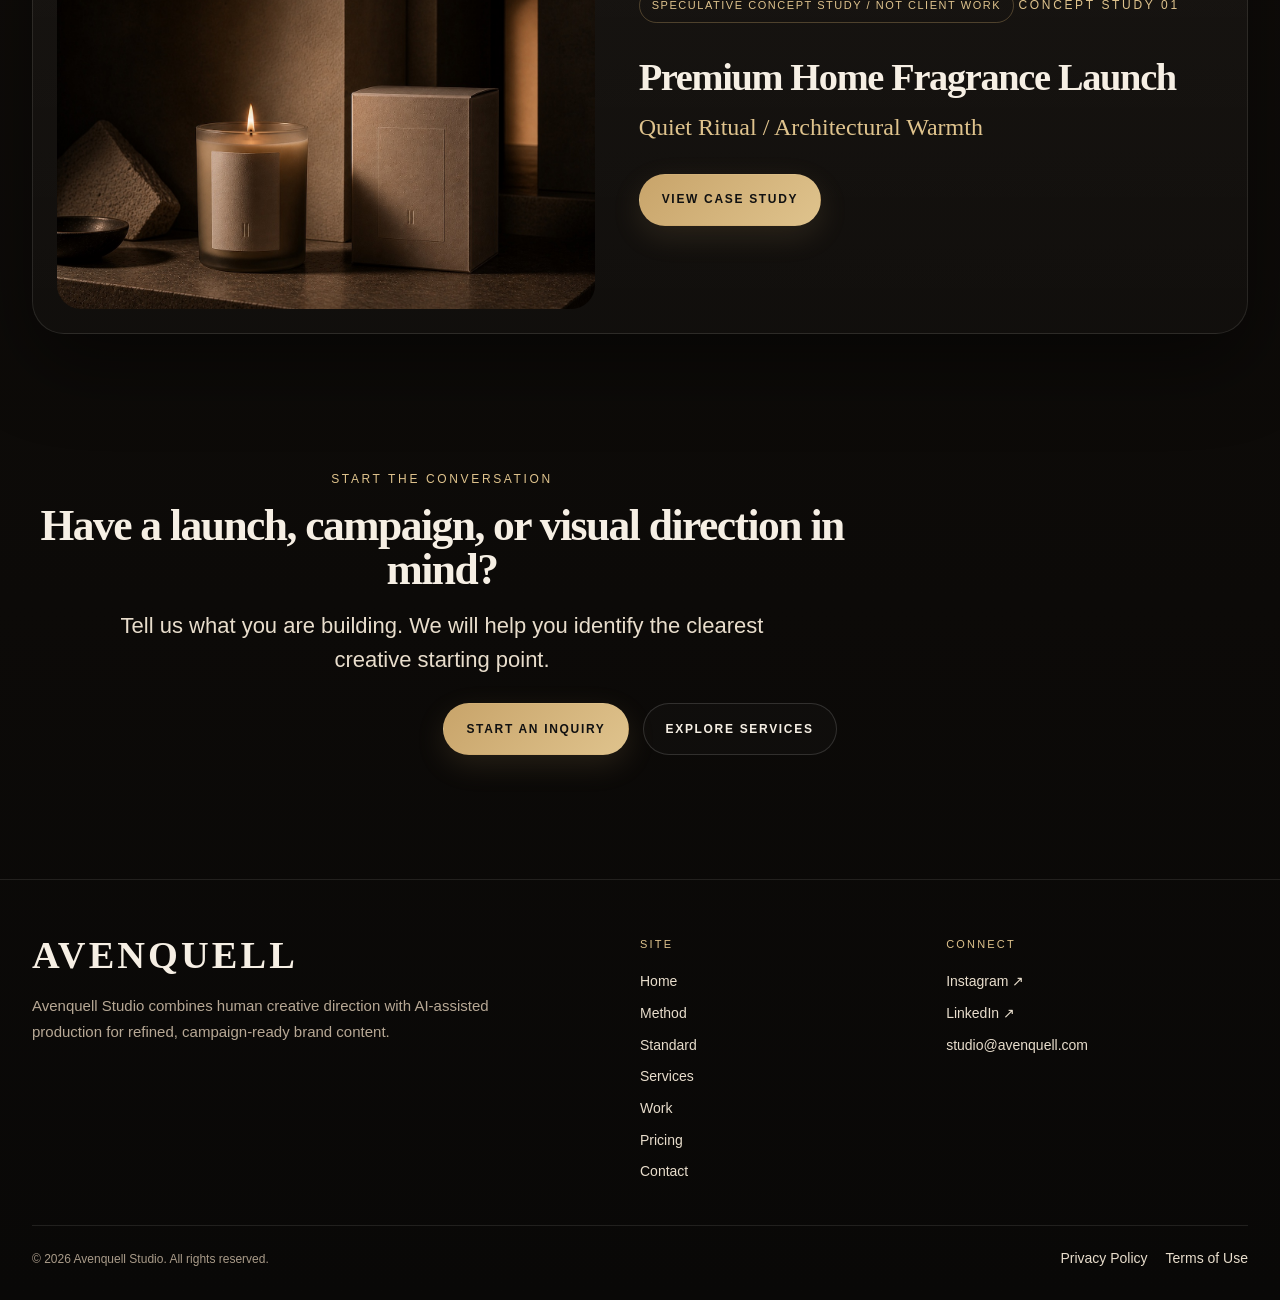
==== commit e4d5ce4b: "Change 'FEATURED WORK' to 'SELECTED WORK' Updated the section from 'FEATURED WORK' to 'SELECTED WORK" ====
--- a/index.html
+++ b/index.html
@@ -508,17 +508,14 @@
 
 
     <!-- ═══════════════════════════
-         03 · FEATURED WORK
-         One example only. Full portfolio lives on /work/.
+         03 · SELECTED WORK
+         One concise featured case. Full portfolio lives on /work/.
     ════════════════════════════ -->
     <section id="featured-work" class="section work-preview-section home-work-section">
       <div class="container">
         <div class="section-header">
           <span class="eyebrow">Selected Work</span>
           <h2>See the direction in practice.</h2>
-          <p class="lead">
-            Explore one of our concept studies, then visit the full Work page for the complete portfolio.
-          </p>
         </div>
 
         <div class="concept-study-feature">
@@ -531,13 +528,9 @@
             <span class="eyebrow">Concept Study 01</span>
             <h3>Premium Home Fragrance Launch</h3>
             <p class="concept-study-subtitle">Quiet Ritual / Architectural Warmth</p>
-            <p>
-              A controlled visual direction developed across campaign-ready brand touchpoints.
-            </p>
 
             <div class="section-actions">
-              <a class="btn btn-primary" href="/work/cs01/">View Concept Study</a>
-              <a class="btn btn-secondary" href="/work/">View All Work</a>
+              <a class="btn btn-primary" href="/work/cs01/">View Case Study</a>
             </div>
           </div>
         </div>
--- a/style.css
+++ b/style.css
@@ -1353,3 +1353,118 @@
   max-width: none;
 }
     }
+
+
+/* =========================================================
+   HOME PAGE SPACING — compact editorial rhythm
+   Scoped to the short homepage so inner pages keep their
+   existing spacing.
+   ========================================================= */
+
+/* Desktop / tablet */
+#what-we-do.what-section {
+  padding-top: 72px;
+  padding-bottom: 64px;
+}
+
+#featured-work.home-work-section {
+  padding-top: 64px;
+  padding-bottom: 68px;
+}
+
+#featured-work.home-work-section .section-header {
+  margin-bottom: 26px;
+}
+
+#featured-work.home-work-section .concept-study-feature {
+  margin-top: 0;
+}
+
+#contact-preview.home-closing {
+  padding-top: 64px;
+  padding-bottom: 54px;
+}
+
+#contact-preview.home-closing .section-header {
+  margin-bottom: 24px;
+}
+
+#contact-preview.home-closing .section-actions {
+  margin-top: 26px;
+}
+
+
+/* Mobile */
+@media (max-width: 860px) {
+  #hero.hero {
+    padding-top: 34px;
+    padding-bottom: 42px;
+  }
+
+  #what-we-do.what-section {
+    padding-top: 40px;
+    padding-bottom: 34px;
+  }
+
+  #what-we-do.what-section .home-intro-links {
+    margin-top: 22px;
+  }
+
+  #featured-work.home-work-section {
+    padding-top: 36px;
+    padding-bottom: 42px;
+  }
+
+  #featured-work.home-work-section .section-header {
+    margin-bottom: 22px;
+  }
+
+  #featured-work.home-work-section .section-header .lead {
+    margin-top: 14px;
+  }
+
+  #featured-work.home-work-section .concept-study-feature {
+    margin-top: 0;
+  }
+
+  #contact-preview.home-closing {
+    padding-top: 40px;
+    padding-bottom: 36px;
+  }
+
+  #contact-preview.home-closing .section-header {
+    margin-bottom: 20px;
+  }
+
+  #contact-preview.home-closing .section-actions {
+    margin-top: 22px;
+  }
+}
+
+
+/* Small phones */
+@media (max-width: 560px) {
+  #hero.hero {
+    padding-top: 28px;
+    padding-bottom: 36px;
+  }
+
+  #what-we-do.what-section {
+    padding-top: 34px;
+    padding-bottom: 28px;
+  }
+
+  #featured-work.home-work-section {
+    padding-top: 30px;
+    padding-bottom: 36px;
+  }
+
+  #featured-work.home-work-section .section-header {
+    margin-bottom: 18px;
+  }
+
+  #contact-preview.home-closing {
+    padding-top: 34px;
+    padding-bottom: 30px;
+  }
+}
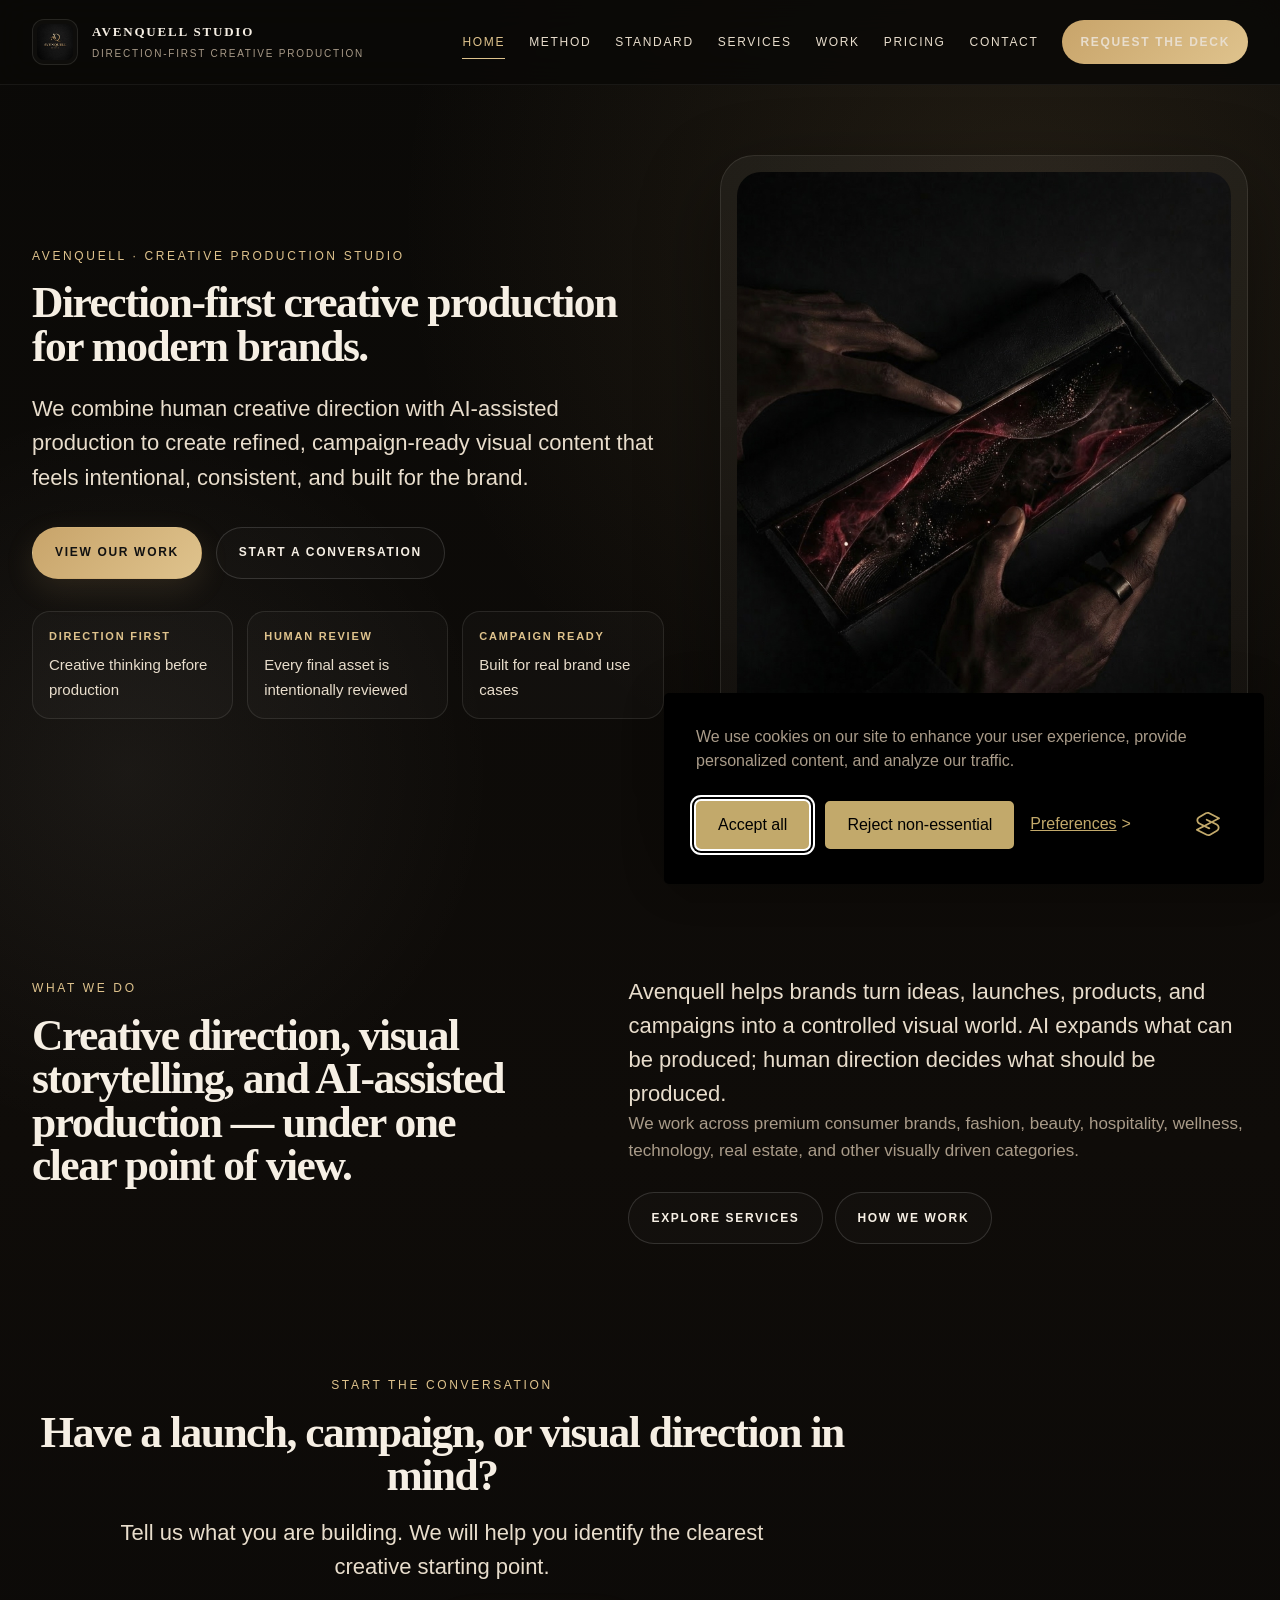
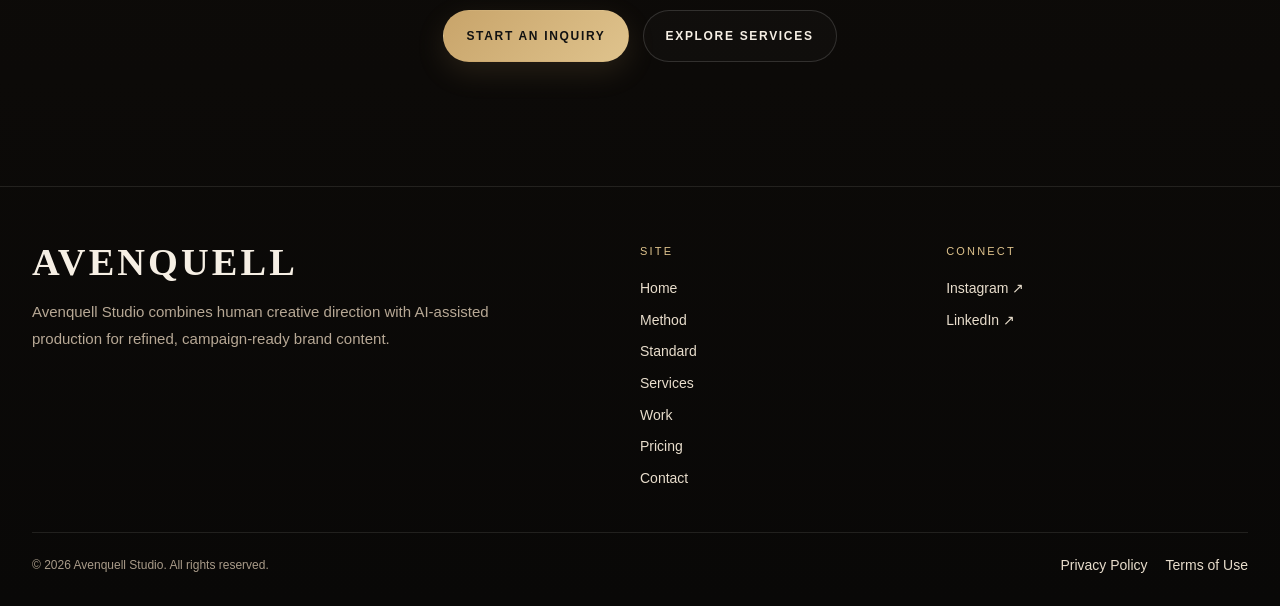
==== commit c7e3dc3d: "Delete 'Selected Work' section from index.html Removed the 'Selected Work' section from the homepage" ====
--- a/index.html
+++ b/index.html
@@ -508,36 +508,6 @@
 
 
     <!-- ═══════════════════════════
-         03 · SELECTED WORK
-         One concise featured case. Full portfolio lives on /work/.
-    ════════════════════════════ -->
-    <section id="featured-work" class="section work-preview-section home-work-section">
-      <div class="container">
-        <div class="section-header">
-          <span class="eyebrow">Selected Work</span>
-          <h2>See the direction in practice.</h2>
-        </div>
-
-        <div class="concept-study-feature">
-          <a class="concept-study-image" href="/work/cs01/" aria-label="View Concept Study 01 — Premium Home Fragrance Launch">
-            <img src="/assets/concept-study-01.jpeg" alt="Premium home fragrance launch concept study by Avenquell Studio" />
-          </a>
-
-          <div class="concept-study-content">
-            <span class="disclaimer">Speculative Concept Study / Not Client Work</span>
-            <span class="eyebrow">Concept Study 01</span>
-            <h3>Premium Home Fragrance Launch</h3>
-            <p class="concept-study-subtitle">Quiet Ritual / Architectural Warmth</p>
-
-            <div class="section-actions">
-              <a class="btn btn-primary" href="/work/cs01/">View Case Study</a>
-            </div>
-          </div>
-        </div>
-      </div>
-    </section>
-
-    <!-- ═══════════════════════════
          04 · FINAL CTA
     ════════════════════════════ -->
     <section id="contact-preview" class="section contact-preview-section home-closing">
@@ -583,7 +553,6 @@
         <span class="footer-heading">Connect</span>
         <a href="https://www.instagram.com/avenquell.studio/" target="_blank" rel="noopener noreferrer">Instagram ↗</a>
         <a href="https://www.linkedin.com/company/avenquell-studio/" target="_blank" rel="noopener noreferrer">LinkedIn ↗</a>
-        <a href="mailto:studio@avenquell.com">studio@avenquell.com</a>
       </div>
     </div>
 
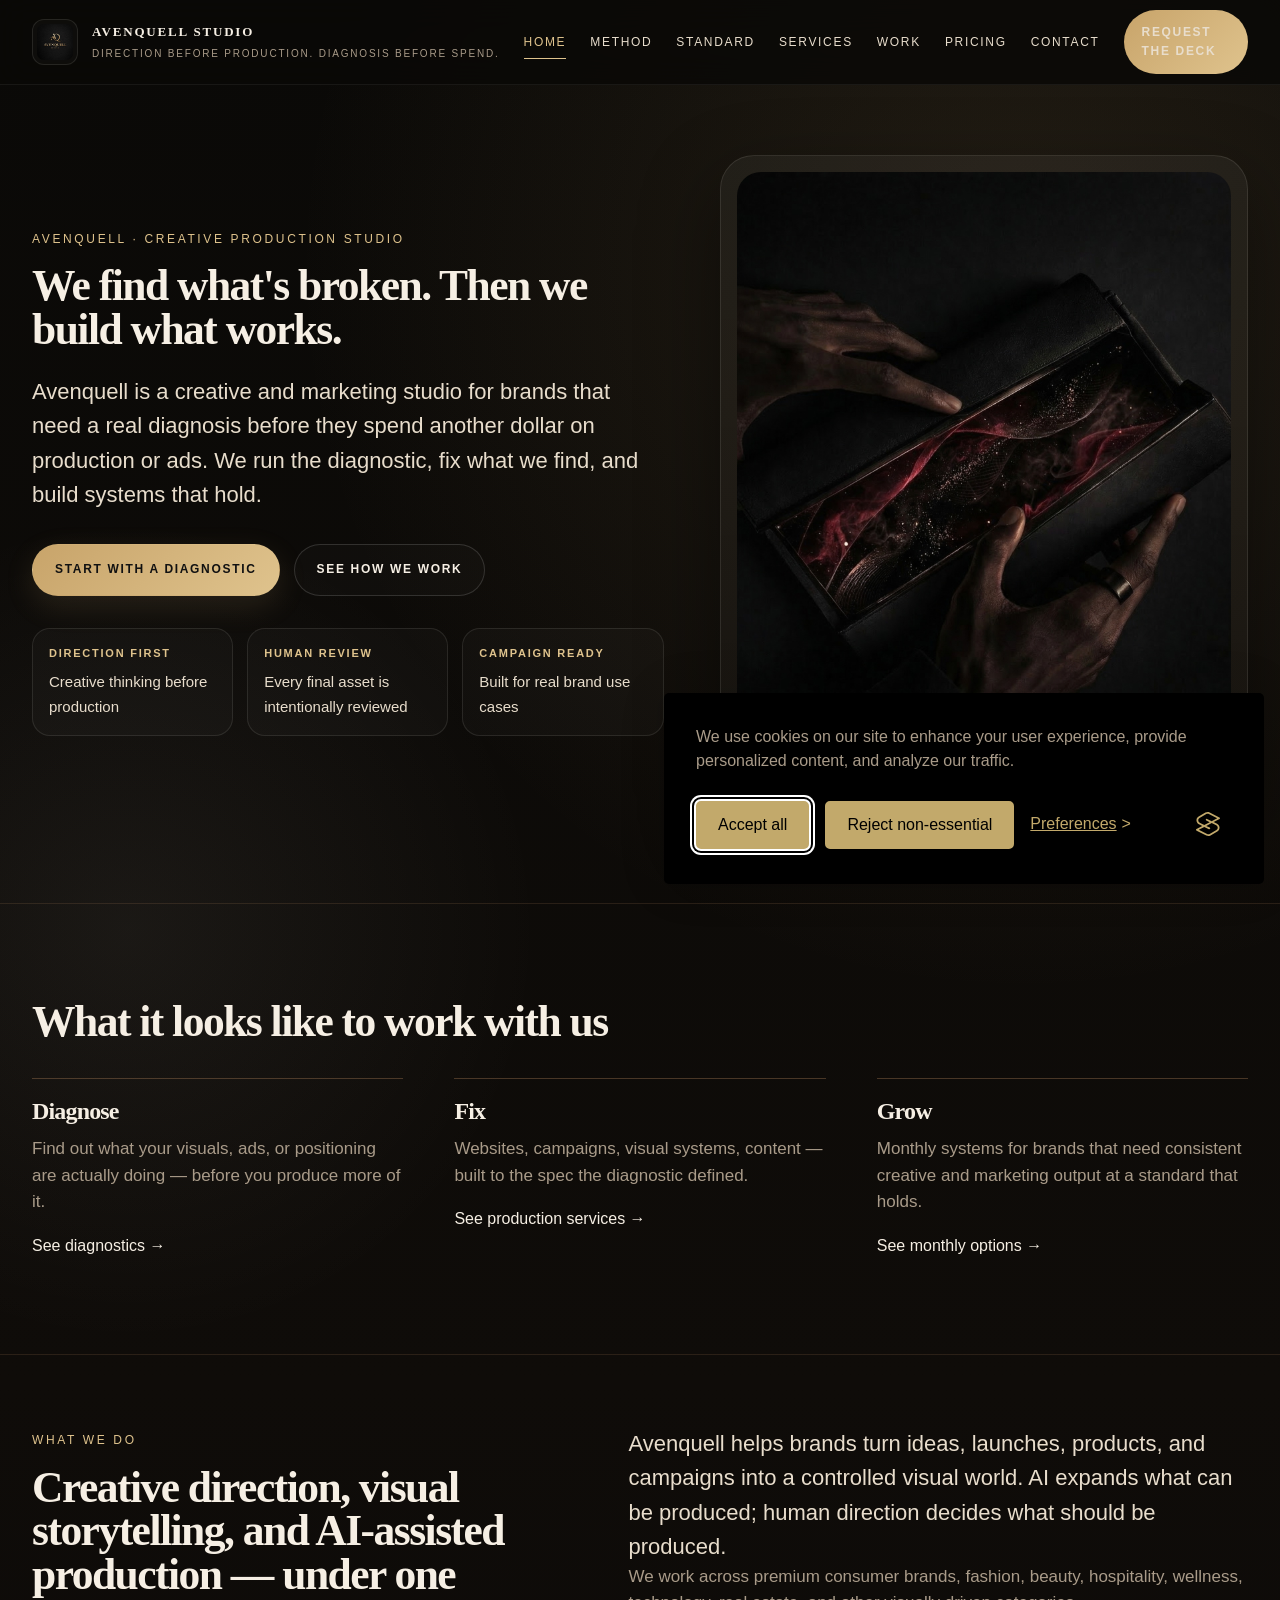
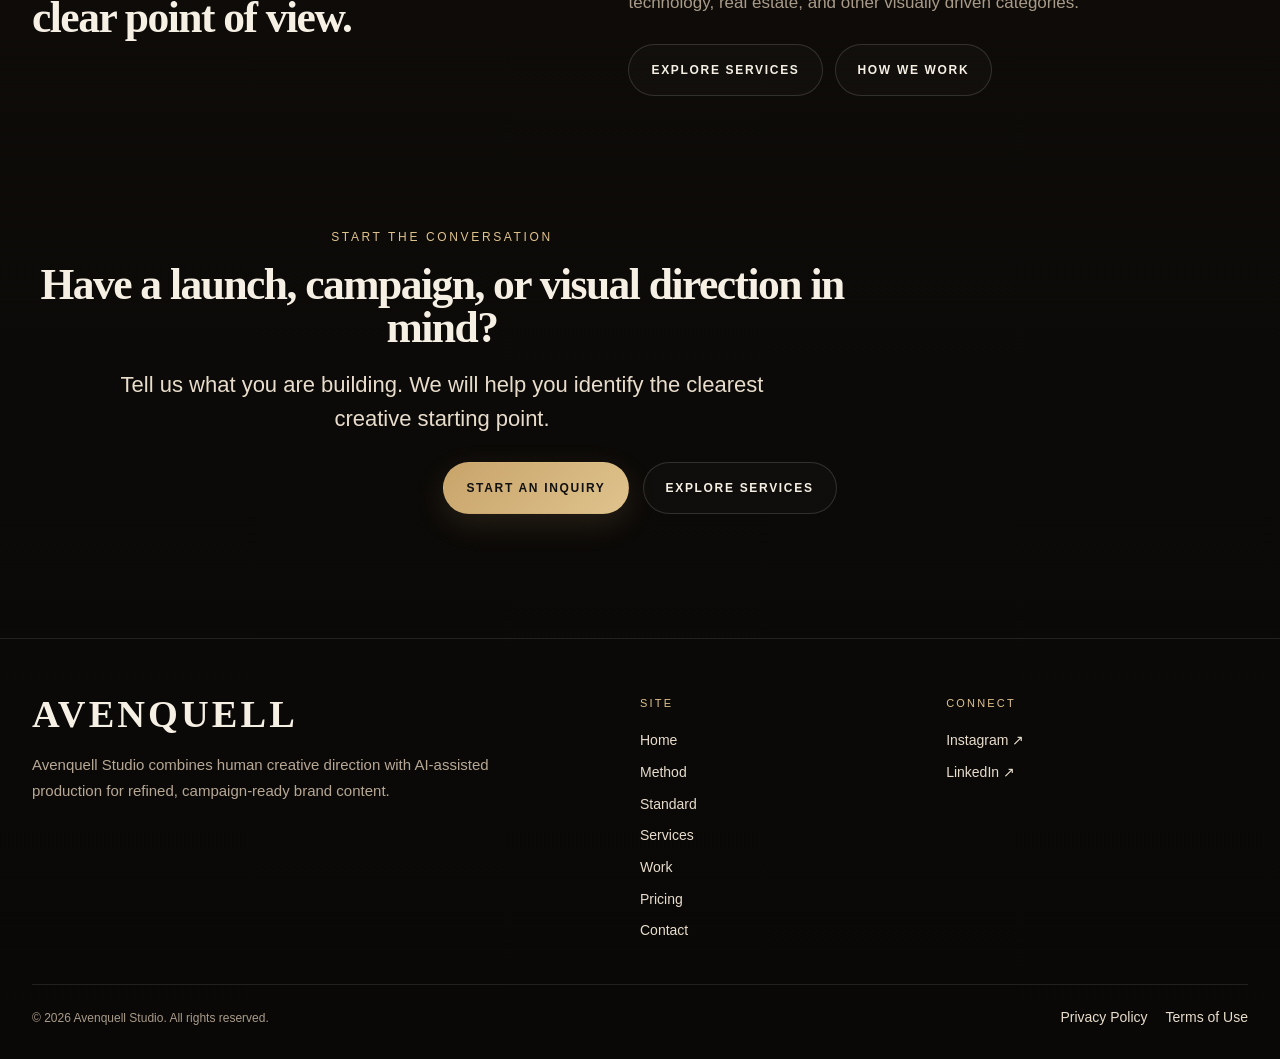
==== commit 0e8846d4: "Implement home steps section for services Added a new section outlining the steps of Diagnose, Fix, " ====
--- a/index.html
+++ b/index.html
@@ -343,6 +343,11 @@
       .founder-photo-grid {
         max-width: 620px;
       }
+
+      /* Mobile footer: navigation is already available in the mobile menu. */
+      .footer-site-column {
+        display: none;
+      }
     }
 
     @media (max-width: 560px) {
@@ -353,6 +358,47 @@
 
       .founder-photo-slot {
         aspect-ratio: 5 / 6;
+      }
+    }
+
+    /* Home: Diagnose / Fix / Grow steps */
+    .home-steps-section {
+      border-top: 1px solid rgba(184, 135, 93, 0.16);
+      border-bottom: 1px solid rgba(184, 135, 93, 0.16);
+    }
+
+    .home-steps-header {
+      max-width: 760px;
+      margin-bottom: 34px;
+    }
+
+    .home-steps-grid {
+      display: grid;
+      grid-template-columns: repeat(3, minmax(0, 1fr));
+      gap: clamp(24px, 4vw, 54px);
+    }
+
+    .home-step-card {
+      padding-top: 20px;
+      border-top: 1px solid rgba(184, 135, 93, 0.35);
+    }
+
+    .home-step-card h3 {
+      margin: 0 0 12px;
+    }
+
+    .home-step-card p {
+      margin: 0 0 18px;
+    }
+
+    .home-step-link {
+      display: inline-block;
+      text-decoration: none;
+    }
+
+    @media (max-width: 860px) {
+      .home-steps-grid {
+        grid-template-columns: 1fr;
       }
     }
 
@@ -366,7 +412,7 @@
         <img class="brand-mark" src="/assets/logo.png" alt="Avenquell Studio logo" />
         <div class="brand-copy">
           <span class="brand-title">Avenquell Studio</span>
-          <span class="brand-subtitle">Direction-First Creative Production</span>
+          <span class="brand-subtitle">Direction before production. Diagnosis before spend.</span>
         </div>
       </a>
 
@@ -439,16 +485,15 @@
         <div class="hero-copy">
           <span class="eyebrow">Avenquell · Creative Production Studio</span>
 
-          <h1>Direction-first creative production for modern brands.</h1>
+          <h1>We find what's broken. Then we build what works.</h1>
 
           <p class="lead">
-            We combine human creative direction with AI-assisted production to create refined,
-            campaign-ready visual content that feels intentional, consistent, and built for the brand.
+            Avenquell is a creative and marketing studio for brands that need a real diagnosis before they spend another dollar on production or ads. We run the diagnostic, fix what we find, and build systems that hold.
           </p>
 
           <div class="hero-actions">
-            <a class="btn btn-primary" href="/work/">View Our Work</a>
-            <a class="btn btn-secondary" href="/contact/">Start a Conversation</a>
+            <a class="btn btn-primary" href="/services/#diagnose">Start with a diagnostic</a>
+            <a class="btn btn-secondary" href="/method/">See how we work</a>
           </div>
 
           <div class="trust-strip">
@@ -476,7 +521,38 @@
     </section>
 
     <!-- ═══════════════════════════
-         02 · SHORT INTRO
+         02 · DIAGNOSE / FIX / GROW
+    ════════════════════════════ -->
+    <section id="how-we-work" class="section home-steps-section">
+      <div class="container">
+        <div class="home-steps-header">
+          <h2>What it looks like to work with us</h2>
+        </div>
+
+        <div class="home-steps-grid">
+          <article class="home-step-card">
+            <h3>Diagnose</h3>
+            <p>Find out what your visuals, ads, or positioning are actually doing — before you produce more of it.</p>
+            <a class="home-step-link" href="/services/#diagnose">See diagnostics →</a>
+          </article>
+
+          <article class="home-step-card">
+            <h3>Fix</h3>
+            <p>Websites, campaigns, visual systems, content — built to the spec the diagnostic defined.</p>
+            <a class="home-step-link" href="/services/#fix">See production services →</a>
+          </article>
+
+          <article class="home-step-card">
+            <h3>Grow</h3>
+            <p>Monthly systems for brands that need consistent creative and marketing output at a standard that holds.</p>
+            <a class="home-step-link" href="/services/#grow">See monthly options →</a>
+          </article>
+        </div>
+      </div>
+    </section>
+
+    <!-- ═══════════════════════════
+         03 · SHORT INTRO
          Detailed service/method content belongs on the inner pages.
     ════════════════════════════ -->
     <section id="what-we-do" class="section what-section">
@@ -538,7 +614,7 @@
         </p>
       </div>
 
-      <div class="footer-column">
+      <div class="footer-column footer-site-column">
         <span class="footer-heading">Site</span>
         <a href="/">Home</a>
         <a href="/method/">Method</a>
